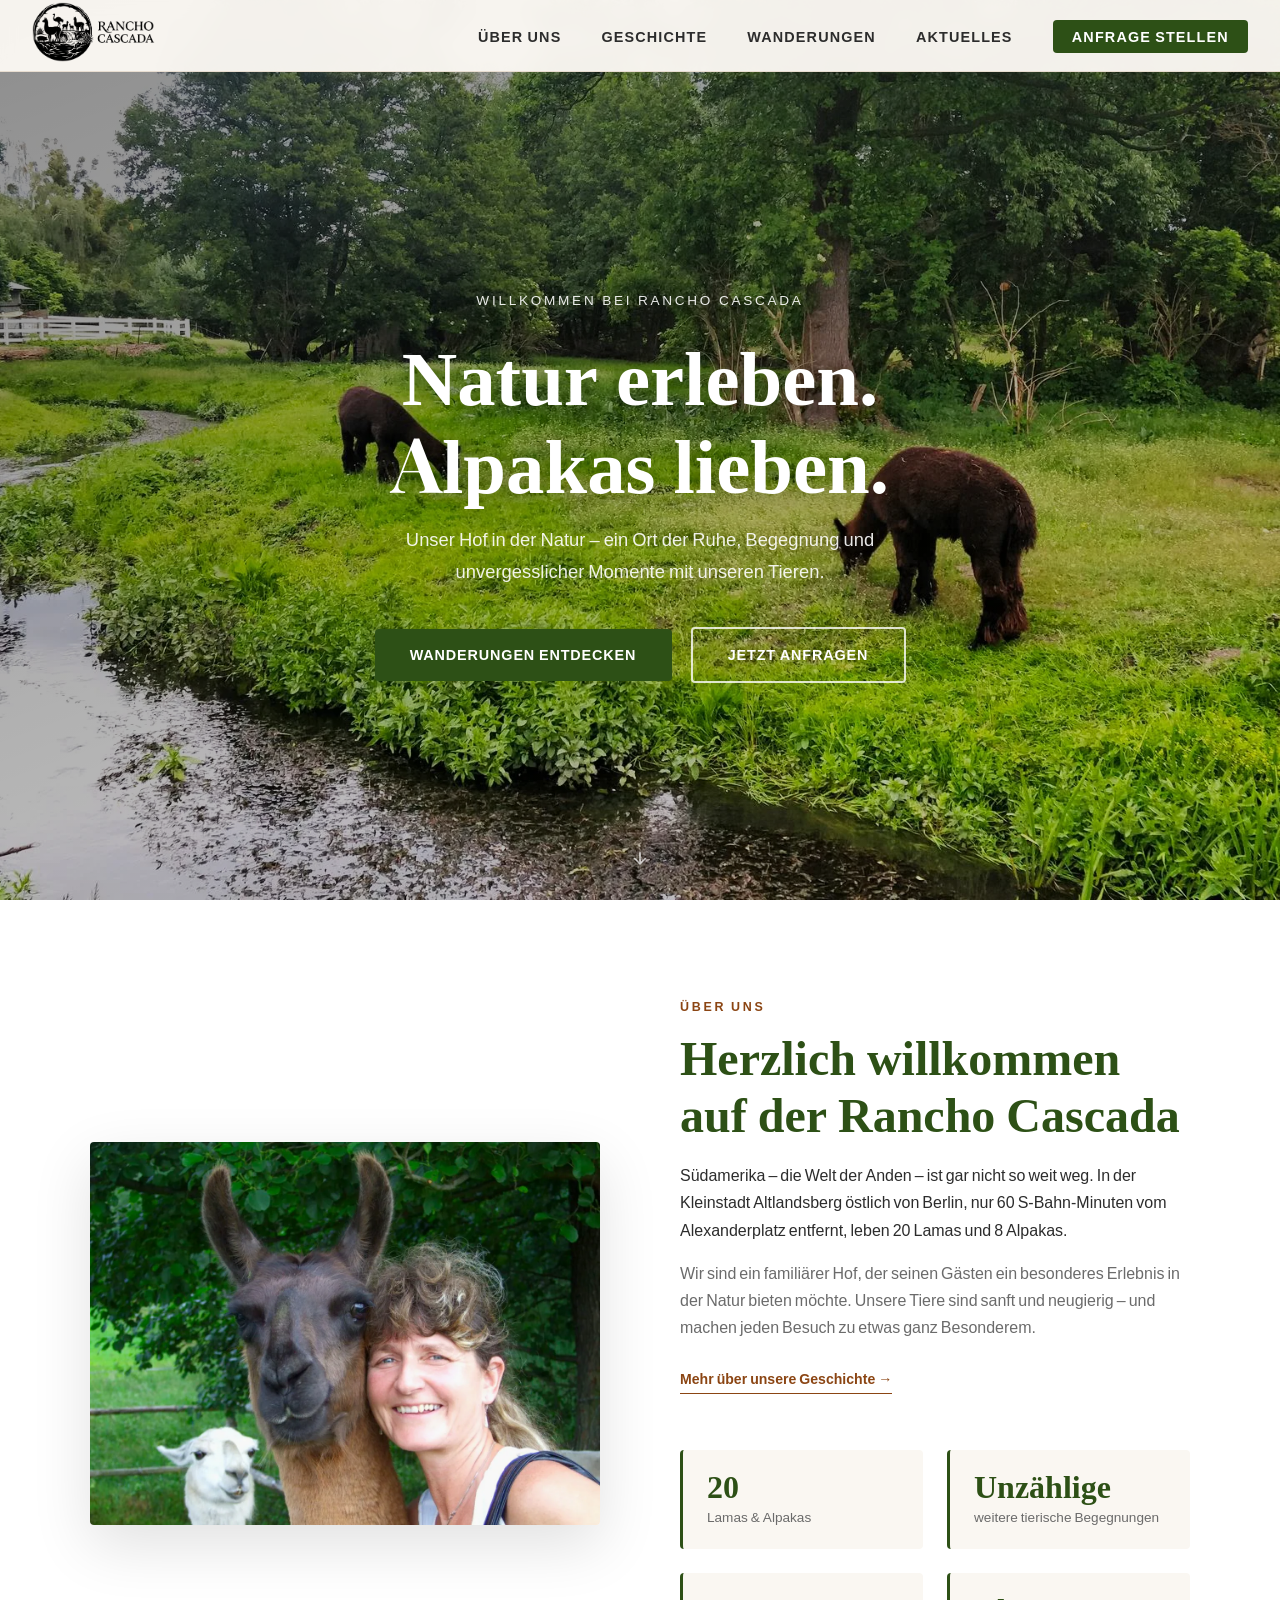
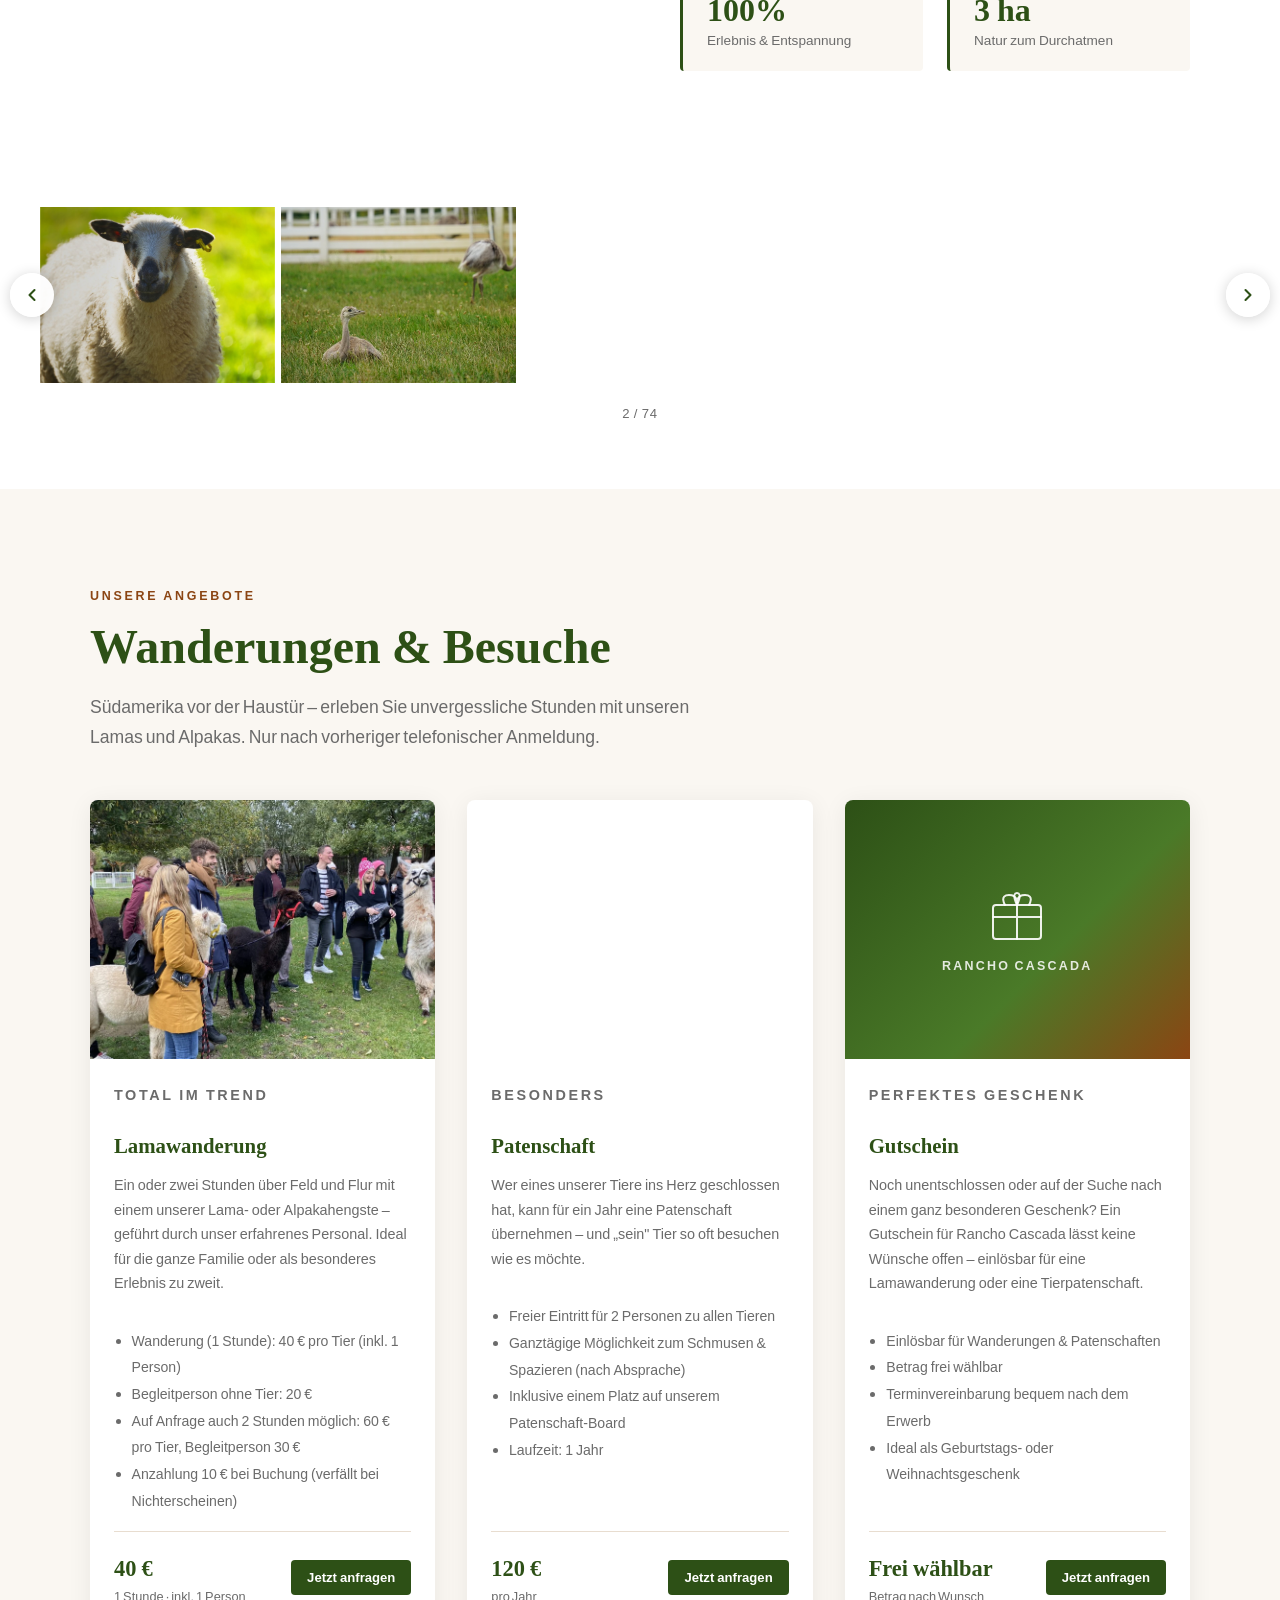
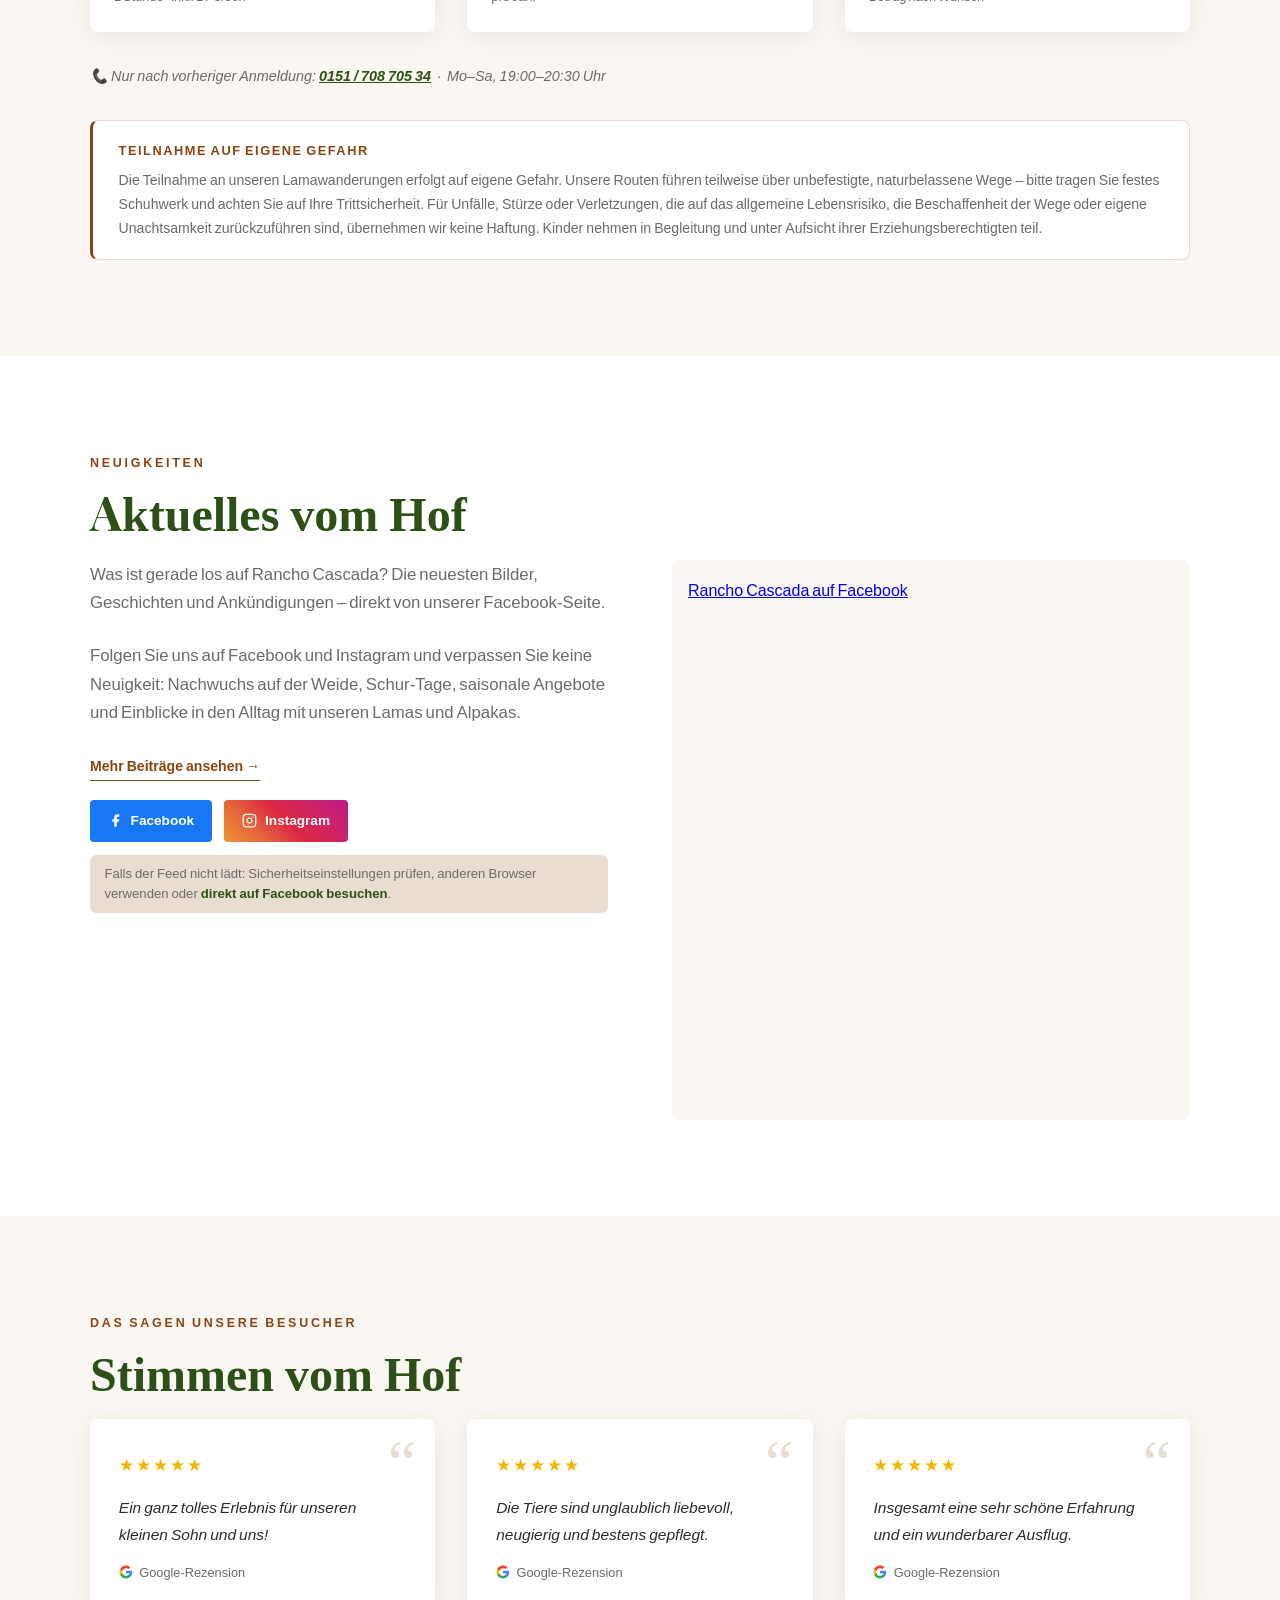
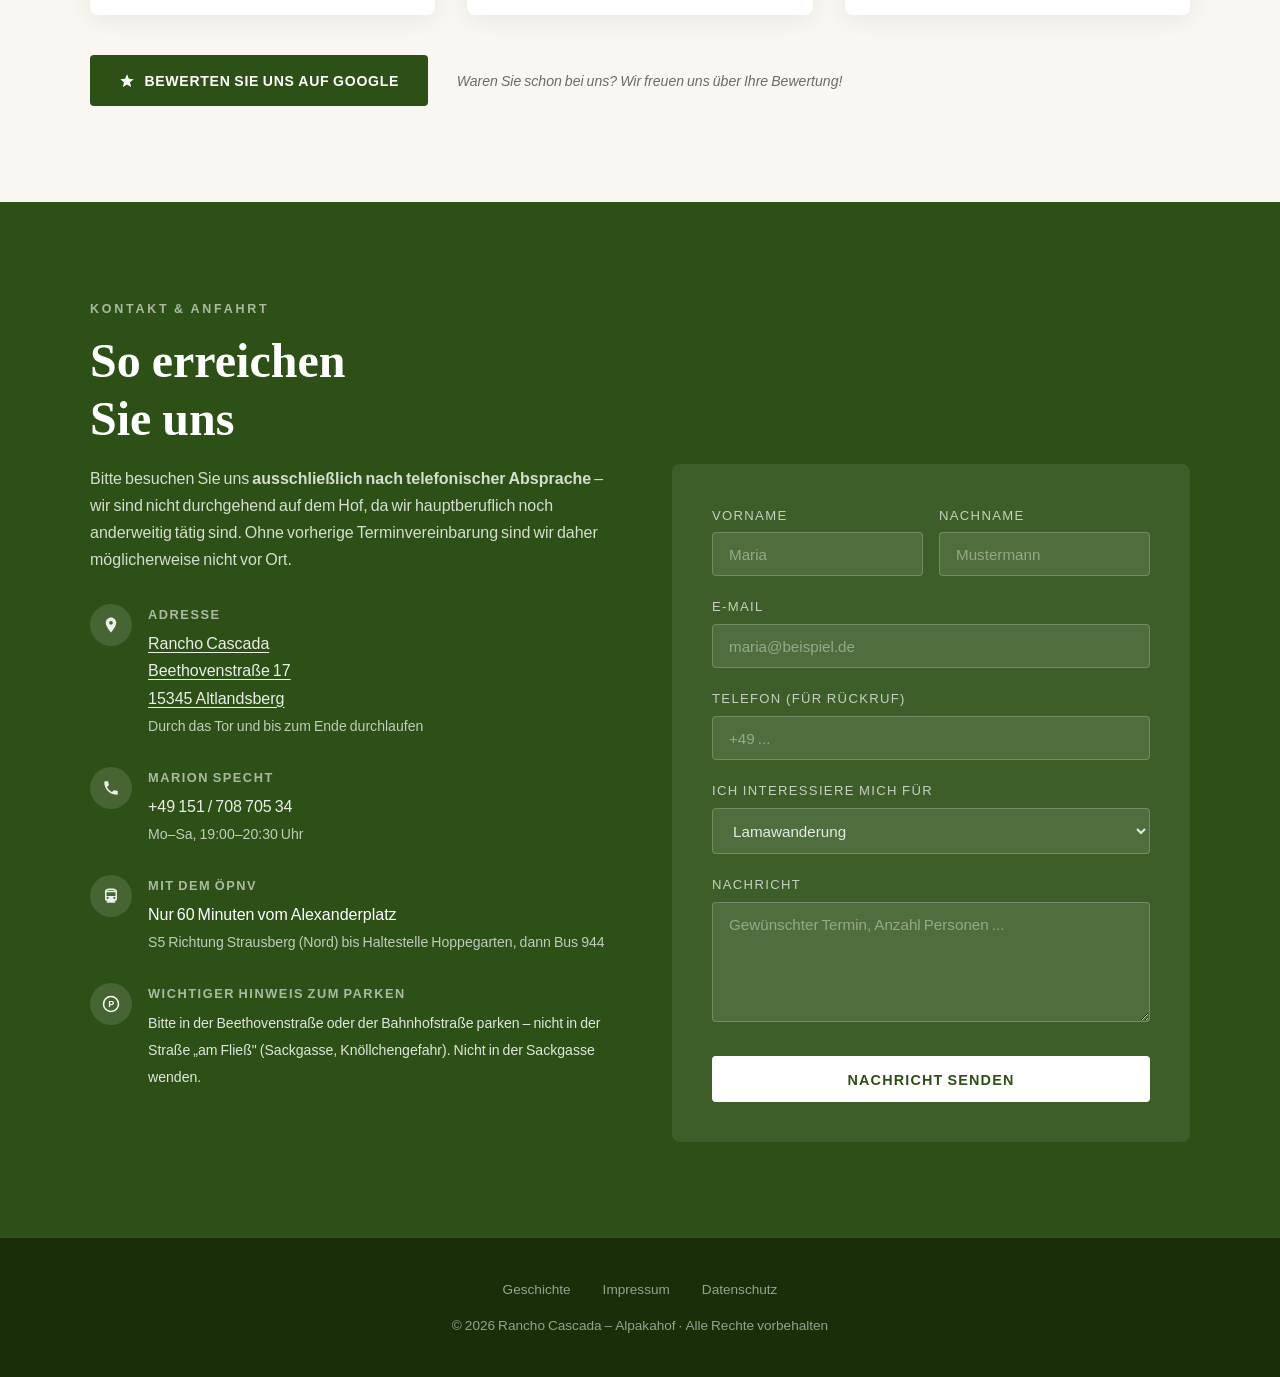
==== index.html @ 0e7fdaf6 "Update Wanderung Wording" ====
<!DOCTYPE html>
<html lang="de">
<head>
  <meta charset="UTF-8">
  <meta name="viewport" content="width=device-width, initial-scale=1.0">
  <title>Rancho Cascada – Alpakahof & Lamahof bei Berlin | Altlandsberg</title>
  <meta name="description" content="Alpaka- und Lamahof Rancho Cascada in Altlandsberg bei Berlin. Lamawanderungen, Tierpatenschaften & Gutscheine. Jetzt Anfrage stellen!">
  <meta name="robots" content="index, follow">
  <link rel="canonical" href="https://alpakahof-neuenhagen.com/">

  <!-- Open Graph (Social Media) -->
  <meta property="og:type" content="website">
  <meta property="og:url" content="https://alpakahof-neuenhagen.com/">
  <meta property="og:title" content="Rancho Cascada – Alpaka- & Lamahof bei Berlin">
  <meta property="og:description" content="Lamawanderungen, Tierpatenschaften & Gutscheine auf dem Alpakahof Rancho Cascada in Altlandsberg bei Berlin.">
  <meta property="og:image" content="https://alpakahof-neuenhagen.com/images/hero.jpg">
  <meta property="og:locale" content="de_DE">
  <meta property="og:site_name" content="Rancho Cascada">

  <!-- Preconnect für externe Dienste -->
  <link rel="preconnect" href="https://connect.facebook.net" crossorigin>
  <link rel="preconnect" href="https://www.facebook.com" crossorigin>

  <!-- Kritische Schriften vorladen -->
  <link rel="preload" href="fonts/lato-400.woff2" as="font" type="font/woff2" crossorigin>
  <link rel="preload" href="fonts/playfair-display-700.woff2" as="font" type="font/woff2" crossorigin>

  <!-- Hero-Bild vorladen (Largest Contentful Paint) -->
  <link rel="preload" href="images/hero.jpg" as="image" fetchpriority="high">

  <link rel="icon" href="favicon.ico" sizes="48x48">
  <link rel="icon" href="images/favicon-32.png" type="image/png" sizes="32x32">
  <link rel="icon" href="images/favicon-192.png" type="image/png" sizes="192x192">
  <link rel="apple-touch-icon" href="images/apple-touch-icon.png">
  <link rel="stylesheet" href="fonts/fonts.css">
  <!-- Facebook SDK -->
  <script async defer crossorigin="anonymous" src="https://connect.facebook.net/de_DE/sdk.js#xfbml=1&version=v19.0"></script>
  <style>
    :root {
      --green: #2D5016;
      --green-light: #4a7a28;
      --brown: #8B4513;
      --cream: #FAF7F2;
      --beige: #E8DDD0;
      --text: #2C2C2C;
      --text-light: #6B6B6B;
      --white: #ffffff;
    }
    * { margin: 0; padding: 0; box-sizing: border-box; }
    html { scroll-behavior: smooth; }
    body { font-family: 'Lato', sans-serif; color: var(--text); background: var(--cream); font-size: 16px; line-height: 1.7; }

    /* NAV */
    nav { position: fixed; top: 0; left: 0; right: 0; z-index: 1000; background: rgba(250,247,242,0.97); backdrop-filter: blur(8px); border-bottom: 1px solid var(--beige); padding: 0 2rem; height: 72px; display: flex; align-items: center; justify-content: space-between; transition: box-shadow 0.3s; }
    nav.scrolled { box-shadow: 0 2px 20px rgba(0,0,0,0.08); }
    .nav-logo img { height: 60px; width: auto; }
    .nav-links { display: flex; gap: 2.5rem; list-style: none; }
    .nav-links a { text-decoration: none; color: var(--text); font-size: 0.9rem; font-weight: 700; letter-spacing: 0.08em; text-transform: uppercase; padding-bottom: 3px; border-bottom: 2px solid transparent; transition: color 0.2s, border-color 0.2s; }
    .nav-links a:hover { color: var(--green); border-bottom-color: var(--green); }
    .nav-cta { background: var(--green) !important; color: var(--white) !important; padding: 0.5rem 1.2rem !important; border-radius: 4px; border-bottom: none !important; }
    .nav-cta:hover { background: var(--green-light) !important; }
    .hamburger { display: none; flex-direction: column; gap: 5px; cursor: pointer; background: none; border: none; padding: 4px; }
    .hamburger span { display: block; width: 24px; height: 2px; background: var(--text); }

    /* HERO */
    .hero { height: 100vh; min-height: 600px; position: relative; display: flex; align-items: center; justify-content: center; text-align: center; color: var(--white); padding: 72px 2rem 0; overflow: hidden; }
    .hero-bg { position: absolute; inset: 0; z-index: 0; }
    .hero-bg img { width: 100%; height: 100%; object-fit: cover; }
    .hero-overlay { position: absolute; inset: 0; background: linear-gradient(160deg, rgba(0,0,0,0.45) 0%, rgba(0,0,0,0.18) 100%); z-index: 1; }
    .hero-content { position: relative; z-index: 2; max-width: 760px; }
    .hero-tagline { font-size: 0.85rem; letter-spacing: 0.2em; text-transform: uppercase; margin-bottom: 1rem; opacity: 0.9; }
    .hero h1 { font-family: 'Playfair Display', serif; font-size: clamp(2.8rem, 6vw, 5rem); font-weight: 700; line-height: 1.15; margin-bottom: 1.2rem; text-shadow: 0 2px 20px rgba(0,0,0,0.3); }
    .hero-sub { font-size: 1.15rem; font-weight: 300; opacity: 0.9; margin-bottom: 2.5rem; max-width: 520px; margin-left: auto; margin-right: auto; }
    .btn { display: inline-block; padding: 0.85rem 2.2rem; border-radius: 4px; font-size: 0.9rem; font-weight: 700; letter-spacing: 0.06em; text-transform: uppercase; text-decoration: none; transition: all 0.2s; }
    .btn-primary { background: var(--green); color: var(--white); margin-right: 1rem; }
    .btn-primary:hover { background: var(--green-light); transform: translateY(-1px); }
    .btn-outline { border: 2px solid rgba(255,255,255,0.8); color: var(--white); }
    .btn-outline:hover { background: rgba(255,255,255,0.15); }
    .hero-scroll { position: absolute; bottom: 2rem; left: 50%; transform: translateX(-50%); z-index: 2; display: flex; flex-direction: column; align-items: center; gap: 0.4rem; color: rgba(255,255,255,0.7); font-size: 0.75rem; letter-spacing: 0.12em; text-transform: uppercase; animation: bounce 2s infinite; }
    .hero-scroll svg { width: 20px; }
    @keyframes bounce { 0%, 100% { transform: translateX(-50%) translateY(0); } 50% { transform: translateX(-50%) translateY(6px); } }

    /* SECTIONS */
    section { padding: 6rem 2rem; }
    .container { max-width: 1100px; margin: 0 auto; }
    .section-label { font-size: 0.78rem; letter-spacing: 0.22em; text-transform: uppercase; color: var(--brown); font-weight: 700; margin-bottom: 0.6rem; }
    h2 { font-family: 'Playfair Display', serif; font-size: clamp(2rem, 4vw, 3rem); color: var(--green); line-height: 1.2; margin-bottom: 1.2rem; }
    .lead { font-size: 1.1rem; color: var(--text-light); max-width: 600px; margin-bottom: 3rem; }

    /* ÜBER UNS */
    #ueber { background: var(--white); }
    .about-grid { display: grid; grid-template-columns: 1fr 1fr; gap: 5rem; align-items: center; }
    .about-image { border-radius: 4px; overflow: hidden; aspect-ratio: 4/3; box-shadow: 0 20px 60px rgba(0,0,0,0.12); }
    .about-image img { width: 100%; height: 100%; object-fit: cover; transition: transform 0.6s ease; }
    .about-image:hover img { transform: scale(1.04); }
    .about-stats { display: grid; grid-template-columns: 1fr 1fr; gap: 1.5rem; margin-top: 3.5rem; }
    .stat { background: var(--cream); border-radius: 4px; padding: 1.2rem 1.5rem; border-left: 3px solid var(--green); }
    .stat-number { font-family: 'Playfair Display', serif; font-size: 2rem; color: var(--green); font-weight: 700; line-height: 1; }
    .stat-label { font-size: 0.85rem; color: var(--text-light); margin-top: 0.3rem; }

    /* IMAGE SLIDER */
    .slider-section { padding: 2.5rem 0 4rem; background: var(--white); }
    .slider-outer { position: relative; padding: 0 2.5rem; }
    .slider-viewport { overflow: hidden; cursor: grab; }
    .slider-viewport:active { cursor: grabbing; }
    .slider-track { display: flex; gap: 6px; transition: transform 0.45s cubic-bezier(0.25, 0.46, 0.45, 0.94); will-change: transform; align-items: flex-start; }
    .slider-slide { flex: 0 0 calc(20% - 5px); overflow: hidden; aspect-ratio: 4/3; align-self: flex-start; position: relative; }
    .slider-slide img { position: absolute; inset: 0; width: 100%; height: 100%; object-fit: cover; display: block; pointer-events: none; }
    .slider-btn { position: absolute; top: 50%; transform: translateY(-50%); z-index: 20; width: 44px; height: 44px; border-radius: 50%; background: rgba(255,255,255,0.95); border: none; cursor: pointer; display: flex; align-items: center; justify-content: center; box-shadow: 0 2px 14px rgba(0,0,0,0.18); transition: background 0.2s, transform 0.2s; }
    .slider-btn:hover { background: var(--white); transform: translateY(-50%) scale(1.08); }
    .slider-btn svg { width: 20px; stroke: var(--green); fill: none; stroke-width: 2.5; stroke-linecap: round; stroke-linejoin: round; }
    .slider-btn.prev { left: 10px; }
    .slider-btn.next { right: 10px; }
    .slider-dots { display: flex; justify-content: center; gap: 7px; margin-top: 1.2rem; }
    .slider-dot { width: 8px; height: 8px; border-radius: 50%; background: var(--beige); border: none; cursor: pointer; padding: 0; transition: background 0.3s, transform 0.2s; }
    .slider-dot.active { background: var(--green); transform: scale(1.25); }
    .slider-counter { font-size: 0.82rem; color: var(--text-light); font-family: 'Lato', sans-serif; letter-spacing: 0.05em; }

    /* LIGHTBOX */
    .slider-slide { cursor: pointer; }
    .lightbox { position: fixed; inset: 0; z-index: 2000; background: rgba(0,0,0,0.92); display: none; align-items: center; justify-content: center; }
    .lightbox.open { display: flex; }
    .lightbox img { max-width: 92vw; max-height: 88vh; object-fit: contain; border-radius: 4px; box-shadow: 0 8px 60px rgba(0,0,0,0.5); }
    .lightbox-close { position: absolute; top: 1.2rem; right: 1.5rem; z-index: 2001; width: 44px; height: 44px; border-radius: 50%; background: rgba(255,255,255,0.12); border: none; cursor: pointer; display: flex; align-items: center; justify-content: center; transition: background 0.2s; }
    .lightbox-close:hover { background: rgba(255,255,255,0.25); }
    .lightbox-close svg { width: 22px; stroke: #fff; stroke-width: 2.5; stroke-linecap: round; fill: none; }
    .lightbox-nav { position: absolute; top: 50%; transform: translateY(-50%); z-index: 2001; width: 48px; height: 48px; border-radius: 50%; background: rgba(255,255,255,0.12); border: none; cursor: pointer; display: flex; align-items: center; justify-content: center; transition: background 0.2s; }
    .lightbox-nav:hover { background: rgba(255,255,255,0.25); }
    .lightbox-nav svg { width: 22px; stroke: #fff; stroke-width: 2.5; stroke-linecap: round; stroke-linejoin: round; fill: none; }
    .lightbox-nav.prev { left: 1.2rem; }
    .lightbox-nav.next { right: 1.2rem; }
    .lightbox-counter { position: absolute; bottom: 1.5rem; left: 50%; transform: translateX(-50%); color: rgba(255,255,255,0.7); font-size: 0.85rem; letter-spacing: 0.08em; }
    @media (max-width: 768px) {
      .lightbox-nav { width: 40px; height: 40px; }
      .lightbox-nav.prev { left: 0.5rem; }
      .lightbox-nav.next { right: 0.5rem; }
    }
    @media (max-width: 768px) {
      .slider-slide { flex: 0 0 calc((100% - 6px) / 2); }
      .slider-outer { padding: 0 2rem; }
    }

    /* GALLERY STRIP */

    /* WANDERUNGEN */
    #wanderungen { background: var(--cream); }
    .cards-grid { display: grid; grid-template-columns: repeat(3, 1fr); gap: 2rem; max-width: 1100px; }
    .card { background: var(--white); border-radius: 8px; overflow: hidden; box-shadow: 0 4px 24px rgba(0,0,0,0.07); transition: transform 0.3s, box-shadow 0.3s; display: flex; flex-direction: column; }
    .card:hover { transform: translateY(-6px); box-shadow: 0 12px 40px rgba(0,0,0,0.12); }
    .card-image { aspect-ratio: 4/3; overflow: hidden; }
    .card-image img { width: 100%; height: 100%; object-fit: cover; transition: transform 0.5s ease; }
    .card:hover .card-image img { transform: scale(1.06); }
    .gutschein-inner { display: flex; flex-direction: column; align-items: center; gap: 0.5rem; transition: transform 0.5s ease; }
    .card:hover .gutschein-inner { transform: scale(1.06); }
    .card-body { padding: 1.5rem; display: flex; flex-direction: column; flex: 1; }
    .card-tag { font-size: 0.72rem; letter-spacing: 0.18em; text-transform: uppercase; color: var(--brown); font-weight: 700; margin-bottom: 0.5rem; }
    .card-body h3 { font-family: 'Playfair Display', serif; font-size: 1.3rem; color: var(--green); margin-bottom: 0.7rem; }
    .card-body p { font-size: 0.9rem; color: var(--text-light); margin-bottom: 1.2rem; }
    .card-price { display: flex; align-items: center; justify-content: space-between; padding-top: 1rem; border-top: 1px solid var(--beige); margin-top: auto; }
    .price-amount { font-family: 'Playfair Display', serif; font-size: 1.4rem; color: var(--green); font-weight: 600; }
    .price-label { font-size: 0.8rem; color: var(--text-light); }
    .btn-card { font-size: 0.82rem; padding: 0.4rem 1rem; background: var(--green); color: var(--white); border-radius: 4px; text-decoration: none; font-weight: 700; transition: background 0.2s; }
    .btn-card:hover { background: var(--green-light); }

    /* AKTUELLES */
    #aktuelles { background: var(--white); }
    .fb-section { display: grid; grid-template-columns: 1fr 1fr; gap: 4rem; align-items: start; }
    .fb-text p { color: var(--text-light); margin-bottom: 1.5rem; font-size: 1.05rem; }
    .fb-widget-wrap { background: var(--cream); border-radius: 8px; padding: 1rem; overflow: hidden; min-height: 560px; }
    .fb-widget-wrap .fb-page { display: block !important; width: 100% !important; }
    .fb-widget-wrap .fb-page span, .fb-widget-wrap .fb-page span iframe { width: 100% !important; }
    .fb-more-link { display: inline-flex; align-items: center; gap: 0.5rem; padding: 0.75rem 1.6rem; background: #1877F2; color: var(--white); text-decoration: none; border-radius: 4px; font-size: 0.88rem; font-weight: 700; letter-spacing: 0.05em; transition: background 0.2s; }
    .fb-more-link:hover { background: #1558c0; }
    .fb-more-link svg { width: 18px; fill: white; }
    @media (max-width: 900px) {
      .fb-section { grid-template-columns: 1fr; gap: 2rem; }
      .fb-widget-wrap { min-height: 480px; }
    }

    /* BEWERTUNGEN */
    #bewertungen { background: var(--cream); }
    .reviews-grid { display: grid; grid-template-columns: repeat(3, 1fr); gap: 2rem; max-width: 1100px; }
    .review-card { background: var(--white); border-radius: 8px; padding: 2rem 1.8rem; box-shadow: 0 4px 24px rgba(0,0,0,0.07); display: flex; flex-direction: column; gap: 0.9rem; position: relative; }
    .review-card::before { content: '\201C'; font-family: 'Playfair Display', serif; font-size: 4rem; color: var(--beige); position: absolute; top: 0.4rem; right: 1.2rem; line-height: 1; }
    .review-stars { color: #F4B400; font-size: 1.05rem; letter-spacing: 2px; }
    .review-text { font-size: 0.97rem; color: var(--text); line-height: 1.7; font-style: italic; flex: 1; }
    .review-source { font-size: 0.8rem; color: var(--text-light); display: flex; align-items: center; gap: 0.4rem; }
    .review-source svg { width: 14px; height: 14px; }
    .reviews-cta { margin-top: 2.5rem; display: flex; align-items: center; gap: 1.8rem; flex-wrap: wrap; }
    .btn-google { display: inline-flex; align-items: center; gap: 0.6rem; padding: 0.85rem 1.8rem; border-radius: 4px; background: var(--green); color: var(--white); font-size: 0.88rem; font-weight: 700; letter-spacing: 0.05em; text-transform: uppercase; text-decoration: none; transition: background 0.2s, transform 0.2s; }
    .btn-google:hover { background: var(--green-light); transform: translateY(-1px); }
    .btn-google svg { width: 16px; height: 16px; fill: var(--white); }
    .reviews-cta-note { font-size: 0.88rem; color: var(--text-light); font-style: italic; }
    @media (max-width: 768px) { .reviews-grid { grid-template-columns: 1fr; } }

    /* KONTAKT */
    #kontakt { background: var(--green); color: var(--white); }
    #kontakt h2 { color: var(--white); }
    #kontakt .section-label { color: rgba(255,255,255,0.6); }
    .kontakt-grid { display: grid; grid-template-columns: 1fr 1fr; gap: 4rem; align-items: start; }
    .kontakt-info { display: flex; flex-direction: column; gap: 1.8rem; margin-top: 1.5rem; }
    .kontakt-item { display: flex; gap: 1rem; align-items: flex-start; }
    .kontakt-icon { width: 42px; height: 42px; background: rgba(255,255,255,0.12); border-radius: 50%; display: flex; align-items: center; justify-content: center; flex-shrink: 0; }
    .kontakt-icon svg { width: 18px; fill: rgba(255,255,255,0.9); }
    .kontakt-item-text strong { display: block; font-size: 0.8rem; letter-spacing: 0.12em; text-transform: uppercase; opacity: 0.6; margin-bottom: 0.2rem; }
    .kontakt-item-text a { color: var(--white); text-decoration: none; opacity: 0.9; }
    .kontakt-item-text a:hover { opacity: 1; text-decoration: underline; }
    .kontakt-form { background: rgba(255,255,255,0.08); border-radius: 8px; padding: 2.5rem; }
    .form-group { margin-bottom: 1.2rem; }
    .form-group label { display: block; font-size: 0.82rem; letter-spacing: 0.1em; text-transform: uppercase; opacity: 0.7; margin-bottom: 0.4rem; }
    .form-group input, .form-group textarea, .form-group select { width: 100%; padding: 0.75rem 1rem; background: rgba(255,255,255,0.1); border: 1px solid rgba(255,255,255,0.2); border-radius: 4px; color: var(--white); font-family: 'Lato', sans-serif; font-size: 0.95rem; transition: border-color 0.2s, background 0.2s; }
    .form-group select { color: rgba(255,255,255,0.85); }
    .form-group select option { background: #2D5016; color: white; }
    .form-group input::placeholder, .form-group textarea::placeholder { color: rgba(255,255,255,0.4); }
    .form-group input:focus, .form-group textarea:focus, .form-group select:focus { outline: none; border-color: rgba(255,255,255,0.6); background: rgba(255,255,255,0.15); }
    .form-group textarea { height: 120px; resize: vertical; }
    .form-row { display: grid; grid-template-columns: 1fr 1fr; gap: 1rem; }
    .btn-submit { width: 100%; padding: 0.9rem; background: var(--white); color: var(--green); border: none; border-radius: 4px; font-family: 'Lato', sans-serif; font-size: 0.9rem; font-weight: 700; letter-spacing: 0.08em; text-transform: uppercase; cursor: pointer; margin-top: 0.5rem; transition: transform 0.2s, box-shadow 0.2s; }
    .btn-submit:hover { transform: translateY(-1px); box-shadow: 0 4px 16px rgba(0,0,0,0.25); }

    /* FOOTER */
    footer { background: #1a2e0a; color: rgba(255,255,255,0.55); text-align: center; padding: 2.5rem 2rem; font-size: 0.85rem; }
    footer a { color: rgba(255,255,255,0.55); text-decoration: none; }
    footer a:hover { color: #ffffff; }
    .footer-links { margin-bottom: 0.8rem; display: flex; gap: 2rem; justify-content: center; }

    @media (max-width: 960px) {
      .cards-grid { grid-template-columns: repeat(2, 1fr); }
    }

    /* MOBILE */
    @media (max-width: 768px) {
      nav { padding: 0 1.2rem; }
      .nav-links { display: none; position: absolute; top: 72px; left: 0; right: 0; background: var(--cream); flex-direction: column; gap: 0; border-bottom: 1px solid var(--beige); }
      .nav-links.open { display: flex; }
      .nav-links li { border-top: 1px solid var(--beige); }
      .nav-links a { display: block; padding: 1rem 1.5rem; border-bottom: none !important; }
      .hamburger { display: flex; }
      section { padding: 4rem 1.2rem; }
      .about-grid { grid-template-columns: 1fr; gap: 2.5rem; }
      .cards-grid { grid-template-columns: 1fr; max-width: 100%; }
      .news-grid { grid-template-columns: 1fr; }
      .kontakt-grid { grid-template-columns: 1fr; gap: 2.5rem; }
      .form-row { grid-template-columns: 1fr; }
      .about-stats { grid-template-columns: 1fr 1fr; }
    }
  </style>

  <!-- Schema.org – Strukturierte Daten (LocalBusiness) -->
  <script type="application/ld+json">
  {
    "@context": "https://schema.org",
    "@type": "LocalBusiness",
    "@id": "https://alpakahof-neuenhagen.com/#business",
    "name": "Alpaka- und Lamahof Rancho Cascada",
    "description": "Alpaka- und Lamahof in Altlandsberg bei Berlin. Geführte Lamawanderungen, Tierpatenschaften und Gutscheine für unvergessliche Naturerlebnisse.",
    "url": "https://alpakahof-neuenhagen.com/",
    "telephone": "+4915170870534",
    "email": "Lamamamamarion@gmx.de",
    "image": "https://alpakahof-neuenhagen.com/images/hero.jpg",
    "address": {
      "@type": "PostalAddress",
      "streetAddress": "Beethovenstraße 17",
      "addressLocality": "Altlandsberg",
      "postalCode": "15345",
      "addressCountry": "DE"
    },
    "geo": {
      "@type": "GeoCoordinates",
      "latitude": 52.5589,
      "longitude": 13.7336
    },
    "hasMap": "https://maps.app.goo.gl/vrsDz7S4ePqLgFfF9",
    "sameAs": [
      "https://www.facebook.com/FarmvonMarion/",
      "https://www.instagram.com/ranchocascadaaltandsberg/",
      "https://maps.app.goo.gl/vrsDz7S4ePqLgFfF9"
    ],
    "hasOfferCatalog": {
      "@type": "OfferCatalog",
      "name": "Angebote",
      "itemListElement": [
        {
          "@type": "Offer",
          "itemOffered": {
            "@type": "Service",
            "name": "Lamawanderung",
            "description": "Geführte Wanderungen mit Lamas durch die Natur rund um Altlandsberg"
          }
        },
        {
          "@type": "Offer",
          "itemOffered": {
            "@type": "Service",
            "name": "Tierpatenschaft",
            "description": "Übernehmen Sie eine Patenschaft für ein Alpaka oder Lama auf unserem Hof"
          }
        },
        {
          "@type": "Offer",
          "itemOffered": {
            "@type": "Service",
            "name": "Gutschein",
            "description": "Gutscheine für Lamawanderungen und Patenschaften – das perfekte Geschenk"
          }
        }
      ]
    },
    "sameAs": [
      "https://www.facebook.com/ranchocascada"
    ]
  }
  </script>
</head>
<body>
<div id="fb-root"></div>

<!-- NAVIGATION -->
<nav id="navbar">
  <a href="#home" class="nav-logo">
    <img src="images/logo.png" alt="Rancho Cascada">
  </a>
  <ul class="nav-links" id="navLinks">
    <li><a href="#ueber">Über uns</a></li>
    <li><a href="geschichte.html">Geschichte</a></li>
    <li><a href="#wanderungen">Wanderungen</a></li>
    <li><a href="aktuelles.html">Aktuelles</a></li>
    <li><a href="#kontakt" class="nav-cta">Anfrage stellen</a></li>
  </ul>
  <button class="hamburger" id="hamburger" aria-label="Menü öffnen">
    <span></span><span></span><span></span>
  </button>
</nav>

<!-- HERO -->
<section class="hero" id="home">
  <div class="hero-bg">
    <picture>
      <source srcset="images/hero.webp" type="image/webp">
      <img src="images/hero.jpg" alt="Rancho Cascada – Alpakahof" fetchpriority="high" decoding="sync">
    </picture>
  </div>
  <div class="hero-overlay"></div>
  <div class="hero-content">
    <p class="hero-tagline">Willkommen bei Rancho Cascada</p>
    <h1>Natur erleben.<br>Alpakas lieben.</h1>
    <p class="hero-sub">Unser Hof in der Natur – ein Ort der Ruhe, Begegnung und unvergesslicher Momente mit unseren Tieren.</p>
    <div>
      <a href="#wanderungen" class="btn btn-primary">Wanderungen entdecken</a>
      <a href="#kontakt" class="btn btn-outline">Jetzt anfragen</a>
    </div>
  </div>
  <div class="hero-scroll">
    <svg viewBox="0 0 24 24" fill="none" stroke="currentColor" stroke-width="2"><path d="M12 5v14M5 12l7 7 7-7"/></svg>
  </div>
</section>

<!-- ÜBER UNS -->
<section id="ueber">
  <div class="container">
    <div class="about-grid">
      <div class="about-image">
        <picture>
          <source srcset="images/about.webp" type="image/webp">
          <img src="images/about.jpg" alt="Unser Hof" decoding="async">
        </picture>
      </div>
      <div>
        <p class="section-label">Über uns</p>
        <h2>Herzlich willkommen auf der Rancho Cascada</h2>
        <p style="margin-bottom:1rem;">Südamerika – die Welt der Anden – ist gar nicht so weit weg. In der Kleinstadt Altlandsberg östlich von Berlin, nur 60 S-Bahn-Minuten vom Alexanderplatz entfernt, leben 20 Lamas und 8 Alpakas.</p>
        <p style="color:var(--text-light);margin-bottom:1.5rem;">Wir sind ein familiärer Hof, der seinen Gästen ein besonderes Erlebnis in der Natur bieten möchte. Unsere Tiere sind sanft und neugierig – und machen jeden Besuch zu etwas ganz Besonderem.</p>
        <a href="geschichte.html" style="display:inline-flex;align-items:center;gap:0.4rem;font-size:0.88rem;font-weight:700;color:var(--brown);text-decoration:none;border-bottom:1px solid var(--brown);padding-bottom:2px;">Mehr über unsere Geschichte &rarr;</a>
        <div class="about-stats">
          <div class="stat">
            <div class="stat-number">20</div>
            <div class="stat-label">Lamas & Alpakas</div>
          </div>
          <div class="stat">
            <div class="stat-number">Unzählige</div>
            <div class="stat-label">weitere tierische Begegnungen</div>
          </div>
          <div class="stat">
            <div class="stat-number">100%</div>
            <div class="stat-label">Erlebnis & Entspannung</div>
          </div>
          <div class="stat">
            <div class="stat-number">3 ha</div>
            <div class="stat-label">Natur zum Durchatmen</div>
          </div>
        </div>
      </div>
    </div>
  </div>
</section>

<!-- BILD-SLIDER -->
<div class="slider-section">
  <div class="slider-outer">
    <button class="slider-btn prev" id="sliderPrev" aria-label="Vorheriges Bild">
      <svg viewBox="0 0 24 24"><polyline points="15 18 9 12 15 6"/></svg>
    </button>
    <div class="slider-viewport" id="sliderViewport">
      <div class="slider-track" id="sliderTrack">
        <div class="slider-slide"><img src="images/gallery/DSC01376.JPG" alt="Rancho Cascada" decoding="async"></div>
        <div class="slider-slide"><img src="images/gallery/DSC02247_edit.jpg" alt="Rancho Cascada" decoding="async"></div>
        <div class="slider-slide"><img src="images/gallery/DSC00299.JPG" alt="Rancho Cascada" decoding="async"></div>
        <div class="slider-slide"><img src="images/gallery/DSC00285.JPG" alt="Rancho Cascada" decoding="async"></div>
        <div class="slider-slide"><img src="images/gallery/wandern_2.jpg" alt="Rancho Cascada" decoding="async"></div>
        <div class="slider-slide"><img src="images/gallery/IMG_8937.JPG" alt="Rancho Cascada" decoding="async"></div>
        <div class="slider-slide"><img src="images/gallery/slide-2.jpg" alt="Rancho Cascada" loading="lazy" decoding="async"></div>
        <div class="slider-slide"><img src="images/gallery/IMG_9445.JPG" alt="Rancho Cascada" loading="lazy" decoding="async"></div>
        <div class="slider-slide"><img src="images/gallery/IMG_2736.JPG" alt="Rancho Cascada" loading="lazy" decoding="async"></div>
        <div class="slider-slide"><img src="images/gallery/IMG_0235.JPG" alt="Rancho Cascada" loading="lazy" decoding="async"></div>
        <div class="slider-slide"><img src="images/gallery/DSC01349.JPG" alt="Rancho Cascada" loading="lazy" decoding="async"></div>
        <div class="slider-slide"><img src="images/gallery/wandern.jpg" alt="Rancho Cascada" loading="lazy" decoding="async"></div>
        <div class="slider-slide"><img src="images/gallery/IMG_8795.JPG" alt="Rancho Cascada" loading="lazy" decoding="async"></div>
        <div class="slider-slide"><img src="images/gallery/DSC02213_edit.jpg" alt="Rancho Cascada" loading="lazy" decoding="async"></div>
        <div class="slider-slide"><img src="images/gallery/IMG_7660.jpg" alt="Rancho Cascada" loading="lazy" decoding="async"></div>
        <div class="slider-slide"><img src="images/gallery/DSC02183_edit.jpg" alt="Rancho Cascada" loading="lazy" decoding="async"></div>
        <div class="slider-slide"><img src="images/gallery/IMG_6524.JPG" alt="Rancho Cascada" loading="lazy" decoding="async"></div>
        <div class="slider-slide"><img src="images/gallery/IMG_7500.JPG" alt="Rancho Cascada" loading="lazy" decoding="async"></div>
        <div class="slider-slide"><img src="images/gallery/IMG_9958.JPG" alt="Rancho Cascada" loading="lazy" decoding="async"></div>
        <div class="slider-slide"><img src="images/gallery/DSC01388.JPG" alt="Rancho Cascada" loading="lazy" decoding="async"></div>
        <div class="slider-slide"><img src="images/gallery/DSC01463.JPG" alt="Rancho Cascada" loading="lazy" decoding="async"></div>
        <div class="slider-slide"><img src="images/gallery/IMG_2516-1536x1152.jpg" alt="Rancho Cascada" loading="lazy" decoding="async"></div>
        <div class="slider-slide"><img src="images/gallery/IMG_7486.jpg" alt="Rancho Cascada" loading="lazy" decoding="async"></div>
        <div class="slider-slide"><img src="images/gallery/DSC00272.JPG" alt="Rancho Cascada" loading="lazy" decoding="async"></div>
        <div class="slider-slide"><img src="images/gallery/IMG_8494.JPG" alt="Rancho Cascada" loading="lazy" decoding="async"></div>
        <div class="slider-slide"><img src="images/gallery/gallery-1.jpg" alt="Rancho Cascada" loading="lazy" decoding="async"></div>
        <div class="slider-slide"><img src="images/gallery/IMG_7317.jpg" alt="Rancho Cascada" loading="lazy" decoding="async"></div>
        <div class="slider-slide"><img src="images/gallery/DSC01481.JPG" alt="Rancho Cascada" loading="lazy" decoding="async"></div>
        <div class="slider-slide"><img src="images/gallery/IMG_8805.JPG" alt="Rancho Cascada" loading="lazy" decoding="async"></div>
        <div class="slider-slide"><img src="images/gallery/DSC01504.JPG" alt="Rancho Cascada" loading="lazy" decoding="async"></div>
        <div class="slider-slide"><img src="images/gallery/DSC01356.JPG" alt="Rancho Cascada" loading="lazy" decoding="async"></div>
        <div class="slider-slide"><img src="images/gallery/DSC02227_edit.jpg" alt="Rancho Cascada" loading="lazy" decoding="async"></div>
        <div class="slider-slide"><img src="images/gallery/DSC01468.JPG" alt="Rancho Cascada" loading="lazy" decoding="async"></div>
        <div class="slider-slide"><img src="images/gallery/IMG_6161.JPG" alt="Rancho Cascada" loading="lazy" decoding="async"></div>
        <div class="slider-slide"><img src="images/gallery/DSC01486.JPG" alt="Rancho Cascada" loading="lazy" decoding="async"></div>
        <div class="slider-slide"><img src="images/gallery/DSC00280.JPG" alt="Rancho Cascada" loading="lazy" decoding="async"></div>
        <div class="slider-slide"><img src="images/gallery/DSC00282.JPG" alt="Rancho Cascada" loading="lazy" decoding="async"></div>
        <div class="slider-slide"><img src="images/gallery/IMG_2732.JPG" alt="Rancho Cascada" loading="lazy" decoding="async"></div>
        <div class="slider-slide"><img src="images/gallery/IMG_9897.JPG" alt="Rancho Cascada" loading="lazy" decoding="async"></div>
        <div class="slider-slide"><img src="images/gallery/DSC00307_edit.jpg" alt="Rancho Cascada" loading="lazy" decoding="async"></div>
        <div class="slider-slide"><img src="images/gallery/IMG_5770-768x1365.jpg" alt="Rancho Cascada" loading="lazy" decoding="async"></div>
        <div class="slider-slide"><img src="images/gallery/DSC01464.JPG" alt="Rancho Cascada" loading="lazy" decoding="async"></div>
        <div class="slider-slide"><img src="images/gallery/DSC02152_edit.jpg" alt="Rancho Cascada" loading="lazy" decoding="async"></div>
        <div class="slider-slide"><img src="images/gallery/IMG_7517.JPG" alt="Rancho Cascada" loading="lazy" decoding="async"></div>
        <div class="slider-slide"><img src="images/gallery/DSC00315.JPG" alt="Rancho Cascada" loading="lazy" decoding="async"></div>
        <div class="slider-slide"><img src="images/gallery/010673d5-05d3-4dce-89ec-3b603faa316a.jpg" alt="Rancho Cascada" loading="lazy" decoding="async"></div>
        <div class="slider-slide"><img src="images/gallery/photo-2025.jpg" alt="Rancho Cascada" loading="lazy" decoding="async"></div>
        <div class="slider-slide"><img src="images/gallery/DSC02250_edit.jpg" alt="Rancho Cascada" loading="lazy" decoding="async"></div>
        <div class="slider-slide"><img src="images/gallery/slide-1.jpg" alt="Rancho Cascada" loading="lazy" decoding="async"></div>
        <div class="slider-slide"><img src="images/gallery/IMG_9521.JPG" alt="Rancho Cascada" loading="lazy" decoding="async"></div>
        <div class="slider-slide"><img src="images/gallery/DSC02150_edit2.jpg" alt="Rancho Cascada" loading="lazy" decoding="async"></div>
        <div class="slider-slide"><img src="images/gallery/DSC02237_edit.jpg" alt="Rancho Cascada" loading="lazy" decoding="async"></div>
        <div class="slider-slide"><img src="images/gallery/IMG_2929.JPG" alt="Rancho Cascada" loading="lazy" decoding="async"></div>
        <div class="slider-slide"><img src="images/gallery/IMG_2726.JPG" alt="Rancho Cascada" loading="lazy" decoding="async"></div>
        <div class="slider-slide"><img src="images/gallery/IMG_5374-1024x576.jpg" alt="Rancho Cascada" loading="lazy" decoding="async"></div>
        <div class="slider-slide"><img src="images/gallery/DSC00327.JPG" alt="Rancho Cascada" loading="lazy" decoding="async"></div>
        <div class="slider-slide"><img src="images/gallery/slide-3.jpg" alt="Rancho Cascada" loading="lazy" decoding="async"></div>
        <div class="slider-slide"><img src="images/gallery/DJI_20250822155807_0004_D.jpg" alt="Rancho Cascada" loading="lazy" decoding="async"></div>
        <div class="slider-slide"><img src="images/gallery/DSC02251_edit.jpg" alt="Rancho Cascada" loading="lazy" decoding="async"></div>
        <div class="slider-slide"><img src="images/gallery/DSC02218_edit.jpg" alt="Rancho Cascada" loading="lazy" decoding="async"></div>
        <div class="slider-slide"><img src="images/gallery/slide-5.jpg" alt="Rancho Cascada" loading="lazy" decoding="async"></div>
        <div class="slider-slide"><img src="images/gallery/gallery-6.jpg" alt="Rancho Cascada" loading="lazy" decoding="async"></div>
        <div class="slider-slide"><img src="images/gallery/gallery-5.jpg" alt="Rancho Cascada" loading="lazy" decoding="async"></div>
        <div class="slider-slide"><img src="images/gallery/slide-4.jpg" alt="Rancho Cascada" loading="lazy" decoding="async"></div>
        <div class="slider-slide"><img src="images/gallery/DSC00279.JPG" alt="Rancho Cascada" loading="lazy" decoding="async"></div>
        <div class="slider-slide"><img src="images/gallery/IMG_7579-1152x2048.jpg" alt="Rancho Cascada" loading="lazy" decoding="async"></div>
        <div class="slider-slide"><img src="images/gallery/DSC00318.JPG" alt="Rancho Cascada" loading="lazy" decoding="async"></div>
        <div class="slider-slide"><img src="images/gallery/DSC00353.jpg" alt="Rancho Cascada" loading="lazy" decoding="async"></div>
        <div class="slider-slide"><img src="images/gallery/DSC01373.JPG" alt="Rancho Cascada" loading="lazy" decoding="async"></div>
        <div class="slider-slide"><img src="images/gallery/DSC02178_edit.jpg" alt="Rancho Cascada" loading="lazy" decoding="async"></div>
        <div class="slider-slide"><img src="images/gallery/DSC02217_edit.jpg" alt="Rancho Cascada" loading="lazy" decoding="async"></div>
        <div class="slider-slide"><img src="images/gallery/DSC02241_edit.jpg" alt="Rancho Cascada" loading="lazy" decoding="async"></div>
        <div class="slider-slide"><img src="images/gallery/DSC00275.JPG" alt="Rancho Cascada" loading="lazy" decoding="async"></div>
        <div class="slider-slide"><img src="images/gallery/DSC00368.JPG" alt="Rancho Cascada" loading="lazy" decoding="async"></div>
      </div>
    </div>
    <button class="slider-btn next" id="sliderNext" aria-label="Nächstes Bild">
      <svg viewBox="0 0 24 24"><polyline points="9 18 15 12 9 6"/></svg>
    </button>
  </div>
  <div class="slider-dots" id="sliderDots"></div>
</div>

<!-- WANDERUNGEN -->
<section id="wanderungen">
  <div class="container">
    <p class="section-label">Unsere Angebote</p>
    <h2>Wanderungen &amp; Besuche</h2>
    <p class="lead">Südamerika vor der Haustür – erleben Sie unvergessliche Stunden mit unseren Lamas und Alpakas. Nur nach vorheriger telefonischer Anmeldung.</p>
    <div class="cards-grid">
      <div class="card">
        <div class="card-image"><picture><source srcset="images/wanderung.webp" type="image/webp"><img src="images/wanderung.jpg" alt="Lamawanderung" decoding="async"></picture></div>
        <div class="card-body">
          <p class="card-tag">Total im Trend</p>
          <h3>Lamawanderung</h3>
          <p>Ein oder zwei Stunden über Feld und Flur mit einem unserer Lama- oder Alpakahengste – geführt durch unser erfahrenes Personal. Ideal für die ganze Familie oder als besonderes Erlebnis zu zweit.</p>
          <ul style="font-size:0.88rem;color:var(--text-light);margin:0.8rem 0 1rem 1.1rem;line-height:1.9;">
            <li>Wanderung (1 Stunde): 40 € pro Tier (inkl. 1 Person)</li>
            <li>Begleitperson ohne Tier: 20 €</li>
            <li>Auf Anfrage auch 2 Stunden möglich: 60 € pro Tier, Begleitperson 30 €</li>
            <li>Anzahlung 10 € bei Buchung (verfällt bei Nichterscheinen)</li>
          </ul>
          <div class="card-price">
            <div><div class="price-amount">40 €</div><div class="price-label">1 Stunde &middot; inkl. 1 Person</div></div>
            <a href="#kontakt" class="btn-card">Jetzt anfragen</a>
          </div>
        </div>
      </div>
      <div class="card">
        <div class="card-image"><picture><source srcset="images/patenschaft.webp" type="image/webp"><img src="images/patenschaft.jpg" alt="Patenschaft" decoding="async"></picture></div>
        <div class="card-body">
          <p class="card-tag">Besonders</p>
          <h3>Patenschaft</h3>
          <p>Wer eines unserer Tiere ins Herz geschlossen hat, kann für ein Jahr eine Patenschaft übernehmen – und „sein" Tier so oft besuchen wie es möchte.</p>
          <ul style="font-size:0.88rem;color:var(--text-light);margin:0.8rem 0 1rem 1.1rem;line-height:1.9;">
            <li>Freier Eintritt für 2 Personen zu allen Tieren</li>
            <li>Ganztägige Möglichkeit zum Schmusen &amp; Spazieren (nach Absprache)</li>
            <li>Inklusive einem Platz auf unserem Patenschaft-Board</li>
            <li>Laufzeit: 1 Jahr</li>
          </ul>
          <div class="card-price">
            <div><div class="price-amount">120 €</div><div class="price-label">pro Jahr</div></div>
            <a href="#kontakt" class="btn-card">Jetzt anfragen</a>
          </div>
        </div>
      </div>
      <div class="card">
        <div class="card-image" style="background: linear-gradient(135deg, var(--green) 0%, #4a7a28 60%, var(--brown) 100%); display:flex; align-items:center; justify-content:center;">
          <div class="gutschein-inner">
            <svg viewBox="0 0 64 64" style="width:64px;fill:none;stroke:rgba(255,255,255,0.9);stroke-width:2;stroke-linecap:round;stroke-linejoin:round;">
              <rect x="8" y="22" width="48" height="34" rx="3"/>
              <path d="M8 34h48M32 22v34"/>
              <path d="M32 22c0 0-6-12 0-12s0 12 0 12M32 22c0 0 6-12 0-12"/>
              <path d="M20 22c0 0-6-10 4-10s8 10 8 10M44 22c0 0 6-10-4-10s-8 10-8 10"/>
            </svg>
            <span style="color:rgba(255,255,255,0.85);font-size:0.78rem;font-weight:700;letter-spacing:0.18em;text-transform:uppercase;">Rancho Cascada</span>
          </div>
        </div>
        <div class="card-body">
          <p class="card-tag">Perfektes Geschenk</p>
          <h3>Gutschein</h3>
          <p>Noch unentschlossen oder auf der Suche nach einem ganz besonderen Geschenk? Ein Gutschein für Rancho Cascada lässt keine Wünsche offen – einlösbar für eine Lamawanderung oder eine Tierpatenschaft.</p>
          <ul style="font-size:0.88rem;color:var(--text-light);margin:0.8rem 0 1rem 1.1rem;line-height:1.9;">
            <li>Einlösbar für Wanderungen &amp; Patenschaften</li>
            <li>Betrag frei wählbar</li>
            <li>Terminvereinbarung bequem nach dem Erwerb</li>
            <li>Ideal als Geburtstags- oder Weihnachtsgeschenk</li>
          </ul>
          <div class="card-price">
            <div><div class="price-amount">Frei wählbar</div><div class="price-label">Betrag nach Wunsch</div></div>
            <a href="#kontakt" class="btn-card">Jetzt anfragen</a>
          </div>
        </div>
      </div>
    </div>
    <p style="margin-top:2rem;font-size:0.9rem;color:var(--text-light);font-style:italic;">&#128222; Nur nach vorheriger Anmeldung: <a href="tel:+4915170870534" style="color:var(--green);font-weight:700;">0151 / 708 705 34</a> &nbsp;&middot;&nbsp; Mo–Sa, 19:00–20:30 Uhr</p>

    <div style="margin-top:2rem;background:var(--white);border:1px solid var(--beige);border-left:3px solid var(--brown);border-radius:8px;padding:1.2rem 1.6rem;">
      <p style="font-size:0.8rem;font-weight:700;letter-spacing:0.12em;text-transform:uppercase;color:var(--brown);margin-bottom:0.4rem;">Teilnahme auf eigene Gefahr</p>
      <p style="font-size:0.88rem;color:var(--text-light);line-height:1.7;margin:0;">Die Teilnahme an unseren Lamawanderungen erfolgt auf eigene Gefahr. Unsere Routen führen teilweise über unbefestigte, naturbelassene Wege – bitte tragen Sie festes Schuhwerk und achten Sie auf Ihre Trittsicherheit. Für Unfälle, Stürze oder Verletzungen, die auf das allgemeine Lebensrisiko, die Beschaffenheit der Wege oder eigene Unachtsamkeit zurückzuführen sind, übernehmen wir keine Haftung. Kinder nehmen in Begleitung und unter Aufsicht ihrer Erziehungsberechtigten teil.</p>
    </div>
  </div>
</section>

<!-- AKTUELLES -->
<section id="aktuelles">
  <div class="container">
    <p class="section-label">Neuigkeiten</p>
    <h2>Aktuelles vom Hof</h2>
    <div class="fb-section">
      <div class="fb-text">
        <p>Was ist gerade los auf Rancho Cascada? Die neuesten Bilder, Geschichten und Ankündigungen – direkt von unserer Facebook-Seite.</p>
        <p>Folgen Sie uns auf Facebook und Instagram und verpassen Sie keine Neuigkeit: Nachwuchs auf der Weide, Schur-Tage, saisonale Angebote und Einblicke in den Alltag mit unseren Lamas und Alpakas.</p>
        <a href="aktuelles.html" style="display:inline-flex;align-items:center;gap:0.4rem;font-size:0.88rem;font-weight:700;color:var(--brown);text-decoration:none;border-bottom:1px solid var(--brown);padding-bottom:2px;">Mehr Beiträge ansehen &rarr;</a>
        <div style="display:flex;gap:0.8rem;flex-wrap:wrap;margin-top:1.2rem;">
          <a href="https://www.facebook.com/FarmvonMarion/" target="_blank" rel="noopener" style="display:inline-flex;align-items:center;gap:0.5rem;padding:0.6rem 1.1rem;background:#1877F2;color:#fff;text-decoration:none;border-radius:4px;font-size:0.85rem;font-weight:700;">
            <svg width="15" viewBox="0 0 24 24" fill="white"><path d="M18 2h-3a5 5 0 00-5 5v3H7v4h3v8h4v-8h3l1-4h-4V7a1 1 0 011-1h3z"/></svg>
            Facebook
          </a>
          <a href="https://www.instagram.com/ranchocascadaaltandsberg/" target="_blank" rel="noopener" style="display:inline-flex;align-items:center;gap:0.5rem;padding:0.6rem 1.1rem;background:linear-gradient(45deg, #f09433, #e6683c, #dc2743, #cc2366, #bc1888);color:#fff;text-decoration:none;border-radius:4px;font-size:0.85rem;font-weight:700;">
            <svg width="15" viewBox="0 0 24 24" fill="none" stroke="white" stroke-width="2" stroke-linecap="round" stroke-linejoin="round"><rect x="2" y="2" width="20" height="20" rx="5" ry="5"/><path d="M16 11.37A4 4 0 1112.63 8 4 4 0 0116 11.37z"/><line x1="17.5" y1="6.5" x2="17.51" y2="6.5"/></svg>
            Instagram
          </a>
        </div>
        <p style="margin-top:0.8rem;font-size:0.82rem;color:var(--text-light);background:var(--beige);border-radius:6px;padding:0.6rem 0.9rem;line-height:1.5;">Falls der Feed nicht lädt: Sicherheitseinstellungen prüfen, anderen Browser verwenden oder <a href="https://www.facebook.com/FarmvonMarion/" target="_blank" rel="noopener" style="color:var(--green);font-weight:700;text-decoration:none;">direkt auf Facebook besuchen</a>.</p>
      </div>
      <div>
        <div class="fb-widget-wrap">
          <div class="fb-page"
            data-href="https://www.facebook.com/FarmvonMarion/"
            data-tabs="timeline"
            data-width="800"
            data-height="540"
            data-small-header="true"
            data-adapt-container-width="true"
            data-hide-cover="false"
            data-show-facepile="false">
            <blockquote cite="https://www.facebook.com/FarmvonMarion/" class="fb-xfbml-parse-ignore">
              <a href="https://www.facebook.com/FarmvonMarion/">Rancho Cascada auf Facebook</a>
            </blockquote>
          </div>
        </div>
      </div>
    </div>
  </div>
</section>

<!-- BEWERTUNGEN -->
<section id="bewertungen">
  <div class="container">
    <p class="section-label">Das sagen unsere Besucher</p>
    <h2>Stimmen vom Hof</h2>
    <div class="reviews-grid">
      <div class="review-card">
        <div class="review-stars" aria-label="5 von 5 Sternen">&#9733;&#9733;&#9733;&#9733;&#9733;</div>
        <p class="review-text">Ein ganz tolles Erlebnis für unseren kleinen Sohn und uns!</p>
        <div class="review-source"><svg viewBox="0 0 24 24"><path fill="#4285F4" d="M22.56 12.25c0-.78-.07-1.53-.2-2.25H12v4.26h5.92c-.26 1.37-1.04 2.53-2.21 3.31v2.77h3.57c2.08-1.92 3.28-4.74 3.28-8.09z"/><path fill="#34A853" d="M12 23c2.97 0 5.46-.98 7.28-2.66l-3.57-2.77c-.98.66-2.23 1.06-3.71 1.06-2.86 0-5.29-1.93-6.16-4.53H2.18v2.84C3.99 20.53 7.7 23 12 23z"/><path fill="#FBBC05" d="M5.84 14.1c-.22-.66-.35-1.36-.35-2.1s.13-1.44.35-2.1V7.06H2.18C1.43 8.55 1 10.22 1 12s.43 3.45 1.18 4.94l3.66-2.84z"/><path fill="#EA4335" d="M12 5.38c1.62 0 3.06.56 4.21 1.64l3.15-3.15C17.45 2.09 14.97 1 12 1 7.7 1 3.99 3.47 2.18 7.06l3.66 2.84c.87-2.6 3.3-4.52 6.16-4.52z"/></svg>Google-Rezension</div>
      </div>
      <div class="review-card">
        <div class="review-stars" aria-label="5 von 5 Sternen">&#9733;&#9733;&#9733;&#9733;&#9733;</div>
        <p class="review-text">Die Tiere sind unglaublich liebevoll, neugierig und bestens gepflegt.</p>
        <div class="review-source"><svg viewBox="0 0 24 24"><path fill="#4285F4" d="M22.56 12.25c0-.78-.07-1.53-.2-2.25H12v4.26h5.92c-.26 1.37-1.04 2.53-2.21 3.31v2.77h3.57c2.08-1.92 3.28-4.74 3.28-8.09z"/><path fill="#34A853" d="M12 23c2.97 0 5.46-.98 7.28-2.66l-3.57-2.77c-.98.66-2.23 1.06-3.71 1.06-2.86 0-5.29-1.93-6.16-4.53H2.18v2.84C3.99 20.53 7.7 23 12 23z"/><path fill="#FBBC05" d="M5.84 14.1c-.22-.66-.35-1.36-.35-2.1s.13-1.44.35-2.1V7.06H2.18C1.43 8.55 1 10.22 1 12s.43 3.45 1.18 4.94l3.66-2.84z"/><path fill="#EA4335" d="M12 5.38c1.62 0 3.06.56 4.21 1.64l3.15-3.15C17.45 2.09 14.97 1 12 1 7.7 1 3.99 3.47 2.18 7.06l3.66 2.84c.87-2.6 3.3-4.52 6.16-4.52z"/></svg>Google-Rezension</div>
      </div>
      <div class="review-card">
        <div class="review-stars" aria-label="5 von 5 Sternen">&#9733;&#9733;&#9733;&#9733;&#9733;</div>
        <p class="review-text">Insgesamt eine sehr schöne Erfahrung und ein wunderbarer Ausflug.</p>
        <div class="review-source"><svg viewBox="0 0 24 24"><path fill="#4285F4" d="M22.56 12.25c0-.78-.07-1.53-.2-2.25H12v4.26h5.92c-.26 1.37-1.04 2.53-2.21 3.31v2.77h3.57c2.08-1.92 3.28-4.74 3.28-8.09z"/><path fill="#34A853" d="M12 23c2.97 0 5.46-.98 7.28-2.66l-3.57-2.77c-.98.66-2.23 1.06-3.71 1.06-2.86 0-5.29-1.93-6.16-4.53H2.18v2.84C3.99 20.53 7.7 23 12 23z"/><path fill="#FBBC05" d="M5.84 14.1c-.22-.66-.35-1.36-.35-2.1s.13-1.44.35-2.1V7.06H2.18C1.43 8.55 1 10.22 1 12s.43 3.45 1.18 4.94l3.66-2.84z"/><path fill="#EA4335" d="M12 5.38c1.62 0 3.06.56 4.21 1.64l3.15-3.15C17.45 2.09 14.97 1 12 1 7.7 1 3.99 3.47 2.18 7.06l3.66 2.84c.87-2.6 3.3-4.52 6.16-4.52z"/></svg>Google-Rezension</div>
      </div>
    </div>
    <div class="reviews-cta">
      <a href="https://maps.app.goo.gl/vrsDz7S4ePqLgFfF9" target="_blank" rel="noopener" class="btn-google"><svg viewBox="0 0 24 24"><path d="M12 17.27L18.18 21l-1.64-7.03L22 9.24l-7.19-.61L12 2 9.19 8.63 2 9.24l5.46 4.73L5.82 21z"/></svg>Bewerten Sie uns auf Google</a>
      <span class="reviews-cta-note">Waren Sie schon bei uns? Wir freuen uns über Ihre Bewertung!</span>
    </div>
  </div>
</section>

<!-- KONTAKT -->
<section id="kontakt">
  <div class="container">
    <p class="section-label">Kontakt &amp; Anfahrt</p>
    <h2>So erreichen<br>Sie uns</h2>
    <div class="kontakt-grid">
      <div>
        <p style="opacity:0.8;margin-bottom:2rem;">Bitte besuchen Sie uns <strong>ausschließlich nach telefonischer Absprache</strong> – wir sind nicht durchgehend auf dem Hof, da wir hauptberuflich noch anderweitig tätig sind. Ohne vorherige Terminvereinbarung sind wir daher möglicherweise nicht vor Ort.</p>
        <div class="kontakt-info">
          <div class="kontakt-item">
            <div class="kontakt-icon"><svg viewBox="0 0 24 24"><path d="M12 2C8.13 2 5 5.13 5 9c0 5.25 7 13 7 13s7-7.75 7-13c0-3.87-3.13-7-7-7zm0 9.5c-1.38 0-2.5-1.12-2.5-2.5s1.12-2.5 2.5-2.5 2.5 1.12 2.5 2.5-1.12 2.5-2.5 2.5z"/></svg></div>
            <div class="kontakt-item-text"><strong>Adresse</strong><a href="https://maps.app.goo.gl/vrsDz7S4ePqLgFfF9" target="_blank" rel="noopener" style="color:inherit;text-decoration:underline;text-underline-offset:3px;">Rancho Cascada<br>Beethovenstraße 17<br>15345 Altlandsberg</a><br><span style="opacity:0.7;font-size:0.88rem;">Durch das Tor und bis zum Ende durchlaufen</span></div>
          </div>
          <div class="kontakt-item">
            <div class="kontakt-icon"><svg viewBox="0 0 24 24"><path d="M6.62 10.79c1.44 2.83 3.76 5.14 6.59 6.59l2.2-2.2c.27-.27.67-.36 1.02-.24 1.12.37 2.33.57 3.57.57.55 0 1 .45 1 1V20c0 .55-.45 1-1 1-9.39 0-17-7.61-17-17 0-.55.45-1 1-1h3.5c.55 0 1 .45 1 1 0 1.25.2 2.45.57 3.57.11.35.03.74-.25 1.02l-2.2 2.2z"/></svg></div>
            <div class="kontakt-item-text"><strong>Marion Specht</strong><a href="tel:+4915170870534">+49 151 / 708 705 34</a><br><span style="opacity:0.7;font-size:0.88rem;">Mo–Sa, 19:00–20:30 Uhr</span></div>
          </div>
          <div class="kontakt-item">
            <div class="kontakt-icon"><svg viewBox="0 0 24 24" fill="currentColor"><path d="M12 2C8 2 4 2.5 4 6v9.5C4 17.43 5.57 19 7.5 19L6 20.5V21h12v-.5L16.5 19c1.93 0 3.5-1.57 3.5-3.5V6c0-3.5-3.58-4-8-4zm0 2c3.07 0 5.5.46 5.94 1H6.06C6.5 4.46 8.93 4 12 4zM6 7h12v5H6V7zm1.5 9a1.5 1.5 0 110-3 1.5 1.5 0 010 3zm9 0a1.5 1.5 0 110-3 1.5 1.5 0 010 3z"/></svg></div>
            <div class="kontakt-item-text"><strong>Mit dem ÖPNV</strong>Nur 60 Minuten vom Alexanderplatz<br><span style="opacity:0.7;font-size:0.88rem;">S5 Richtung Strausberg (Nord) bis Haltestelle Hoppegarten, dann Bus 944</span></div>
          </div>
          <div class="kontakt-item">
            <div class="kontakt-icon"><svg viewBox="0 0 24 24" fill="none"><circle cx="12" cy="12" r="10" fill = "none" stroke="currentColor" stroke-width="2"/><text x="12.5" y="16" text-anchor="middle" font-size="12" font-weight="700" fill="currentColor" font-family="Arial, sans-serif">P</text></svg></div>
            <div class="kontakt-item-text"><strong>Wichtiger Hinweis zum Parken</strong><span style="opacity:0.85;font-size:0.88rem;">Bitte in der Beethovenstraße oder der Bahnhofstraße parken – nicht in der Straße „am Fließ" (Sackgasse, Knöllchengefahr). Nicht in der Sackgasse wenden.</span></div>
          </div>
        </div>
      </div>
      <div class="kontakt-form">
        <div id="formStatus" style="display:none;padding:1rem 1.2rem;border-radius:6px;margin-bottom:1.5rem;font-size:0.95rem;font-weight:700;"></div>
        <form action="mail.php" method="post">
          <div class="form-row">
            <div class="form-group"><label>Vorname</label><input type="text" name="vorname" placeholder="Maria" required></div>
            <div class="form-group"><label>Nachname</label><input type="text" name="nachname" placeholder="Mustermann" required></div>
          </div>
          <div class="form-group"><label>E-Mail</label><input type="email" name="email" placeholder="maria@beispiel.de" required></div>
          <div class="form-group"><label>Telefon (für Rückruf)</label><input type="tel" name="telefon" placeholder="+49 ..."></div>
          <div class="form-group">
            <label>Ich interessiere mich für</label>
            <select name="betreff">
              <option>Lamawanderung</option>
              <option>Patenschaft</option>
              <option>Gutschein</option>
              <option>Allgemeine Frage</option>
            </select>
          </div>
          <div class="form-group"><label>Nachricht</label><textarea name="nachricht" placeholder="Gewünschter Termin, Anzahl Personen ..."></textarea></div>
          <button type="submit" class="btn-submit">Nachricht senden</button>
        </form>
      </div>
    </div>
  </div>
</section>

<!-- FOOTER -->
<footer>
  <div class="footer-links">
    <a href="geschichte.html">Geschichte</a>
    <a href="impressum.html">Impressum</a>
    <a href="datenschutz.html">Datenschutz</a>
  </div>
  <p>&copy; 2026 Rancho Cascada – Alpakahof &middot; Alle Rechte vorbehalten</p>
</footer>

<script>
  // ── IMAGE SLIDER ──────────────────────────────────────────────
  (function() {
    var track     = document.getElementById('sliderTrack');
    var viewport  = document.getElementById('sliderViewport');
    var dotsWrap  = document.getElementById('sliderDots');
    if (!track) return;

    var slides      = track.querySelectorAll('.slider-slide');
    var total       = slides.length;
    var current     = 0;
    var autoTimer   = null;
    var perView     = window.innerWidth <= 768 ? 2 : 5;
    var maxIndex    = total - perView;

    // Build dots only for small galleries; for large ones show counter
    if (total <= 15) {
      for (var i = 0; i <= maxIndex; i++) {
        var d = document.createElement('button');
        d.className = 'slider-dot' + (i === 0 ? ' active' : '');
        d.setAttribute('aria-label', 'Bild ' + (i + 1));
        (function(idx) { d.addEventListener('click', function() { goTo(idx); }); })(i);
        dotsWrap.appendChild(d);
      }
    } else {
      var counter = document.createElement('span');
      counter.id = 'sliderCounter';
      counter.className = 'slider-counter';
      counter.textContent = '1 / ' + total;
      dotsWrap.appendChild(counter);
    }

    function getSlideWidth() {
      return slides[0].offsetWidth + 6; // width + gap(6px)
    }

    function goTo(idx) {
      current = Math.max(0, Math.min(idx, maxIndex));
      track.style.transform = 'translateX(-' + (current * getSlideWidth()) + 'px)';
      dotsWrap.querySelectorAll('.slider-dot').forEach(function(d, i) {
        d.classList.toggle('active', i === current);
      });
      var ctr = document.getElementById('sliderCounter');
      if (ctr) ctr.textContent = (current + 1) + ' / ' + total;
    }

    document.getElementById('sliderPrev').addEventListener('click', function() {
      goTo(current > 0 ? current - 1 : maxIndex);
      resetAuto();
    });
    document.getElementById('sliderNext').addEventListener('click', function() {
      goTo(current < maxIndex ? current + 1 : 0);
      resetAuto();
    });

    function startAuto() {
      autoTimer = setInterval(function() {
        goTo(current < maxIndex ? current + 1 : 0);
      }, 4000);
    }
    function resetAuto() { clearInterval(autoTimer); startAuto(); }

    // Pause on hover
    viewport.addEventListener('mouseenter', function() { clearInterval(autoTimer); });
    viewport.addEventListener('mouseleave', startAuto);

    // Touch / drag support
    var dragStartX = 0, isDragging = false;
    viewport.addEventListener('mousedown',  function(e) { isDragging = true; dragStartX = e.clientX; });
    viewport.addEventListener('mousemove',  function(e) { if (!isDragging) return; e.preventDefault(); });
    viewport.addEventListener('mouseup',    function(e) {
      if (!isDragging) return;
      isDragging = false;
      var delta = dragStartX - e.clientX;
      if (Math.abs(delta) < 8) { maybeOpenLightbox(e.target); return; }
      handleSwipe(delta);
    });
    viewport.addEventListener('mouseleave', function()  { isDragging = false; });
    viewport.addEventListener('touchstart', function(e) { dragStartX = e.touches[0].clientX; }, { passive: true });
    viewport.addEventListener('touchend',   function(e) {
      var delta = dragStartX - e.changedTouches[0].clientX;
      if (Math.abs(delta) < 8) { maybeOpenLightbox(e.target); return; }
      handleSwipe(delta);
    });

    function handleSwipe(delta) {
      if (Math.abs(delta) < 40) return;
      delta > 0 ? goTo(current < maxIndex ? current + 1 : 0) : goTo(current > 0 ? current - 1 : maxIndex);
      resetAuto();
    }

    // ── LIGHTBOX ─────────────────────────────────────────────────
    var lb = document.createElement('div');
    lb.className = 'lightbox';
    lb.innerHTML =
      '<button class="lightbox-close" aria-label="Schließen"><svg viewBox="0 0 24 24"><path d="M6 6l12 12M18 6L6 18"/></svg></button>' +
      '<button class="lightbox-nav prev" aria-label="Vorheriges Bild"><svg viewBox="0 0 24 24"><path d="M15 6l-6 6 6 6"/></svg></button>' +
      '<img alt="Rancho Cascada">' +
      '<button class="lightbox-nav next" aria-label="Nächstes Bild"><svg viewBox="0 0 24 24"><path d="M9 6l6 6-6 6"/></svg></button>' +
      '<span class="lightbox-counter"></span>';
    document.body.appendChild(lb);

    var lbImg     = lb.querySelector('img');
    var lbCounter = lb.querySelector('.lightbox-counter');
    var lbIndex   = 0;

    function lbShow(idx) {
      lbIndex = (idx + total) % total;
      lbImg.src = slides[lbIndex].querySelector('img').src;
      lbCounter.textContent = (lbIndex + 1) + ' / ' + total;
    }

    function maybeOpenLightbox(target) {
      var slide = target.closest ? target.closest('.slider-slide') : null;
      if (!slide) return;
      lbShow(Array.prototype.indexOf.call(slides, slide));
      lb.classList.add('open');
      document.body.style.overflow = 'hidden';
      clearInterval(autoTimer);
    }

    function lbClose() {
      lb.classList.remove('open');
      document.body.style.overflow = '';
      startAuto();
    }

    lb.querySelector('.lightbox-close').addEventListener('click', lbClose);
    lb.querySelector('.lightbox-nav.prev').addEventListener('click', function(e) { e.stopPropagation(); lbShow(lbIndex - 1); });
    lb.querySelector('.lightbox-nav.next').addEventListener('click', function(e) { e.stopPropagation(); lbShow(lbIndex + 1); });
    lb.addEventListener('click', function(e) { if (e.target === lb) lbClose(); });
    document.addEventListener('keydown', function(e) {
      if (!lb.classList.contains('open')) return;
      if (e.key === 'Escape')     lbClose();
      if (e.key === 'ArrowLeft')  lbShow(lbIndex - 1);
      if (e.key === 'ArrowRight') lbShow(lbIndex + 1);
    });

    // Recalc on resize
    window.addEventListener('resize', function() {
      perView  = window.innerWidth <= 768 ? 2 : 5;
      maxIndex = total - perView;
      if (current > maxIndex) current = maxIndex;
      goTo(current);
    });

    startAuto();
  })();
  // ─────────────────────────────────────────────────────────────

  // Kontaktformular Status-Meldung
  (function() {
    var params = new URLSearchParams(window.location.search);
    var status = params.get('status');
    var box = document.getElementById('formStatus');
    if (status === 'ok' && box) {
      box.textContent = '✓ Vielen Dank! Ihre Nachricht wurde erfolgreich gesendet. Wir melden uns bald.';
      box.style.display = 'block';
      box.style.background = 'rgba(255,255,255,0.15)';
      box.style.border = '1px solid rgba(255,255,255,0.4)';
      box.style.color = '#ffffff';
      // Zur Kontakt-Section scrollen
      document.getElementById('kontakt').scrollIntoView({ behavior: 'smooth', block: 'start' });
      // URL bereinigen
      history.replaceState(null, '', window.location.pathname + '#kontakt');
    } else if (status === 'fehler' && box) {
      box.textContent = '✗ Leider ist ein Fehler aufgetreten. Bitte versuchen Sie es erneut oder rufen Sie uns an.';
      box.style.display = 'block';
      box.style.background = 'rgba(180,30,30,0.3)';
      box.style.border = '1px solid rgba(255,100,100,0.5)';
      box.style.color = '#ffffff';
      document.getElementById('kontakt').scrollIntoView({ behavior: 'smooth', block: 'start' });
      history.replaceState(null, '', window.location.pathname + '#kontakt');
    }
  })();

  // Galerie-Bilder nach vollständigem Laden im Hintergrund vorausladen
  window.addEventListener('load', function() {
    var lazyImgs = document.querySelectorAll('.slider-slide img[loading="lazy"]');
    var i = 0;
    function loadNext() {
      if (i >= lazyImgs.length) return;
      var pre = new window.Image();
      pre.src = lazyImgs[i].src;
      i++;
      setTimeout(loadNext, 80); // je 80ms Pause – Haupt-Thread bleibt reaktionsfähig
    }
    setTimeout(loadNext, 1500); // 1,5s warten, bis Seite vollständig interaktiv ist
  });

  // Sticky nav shadow on scroll
  window.addEventListener('scroll', function() {
    document.getElementById('navbar').classList.toggle('scrolled', window.scrollY > 20);
  });
  // Mobile hamburger menu
  document.getElementById('hamburger').addEventListener('click', function() {
    document.getElementById('navLinks').classList.toggle('open');
  });
  document.querySelectorAll('.nav-links a').forEach(function(link) {
    link.addEventListener('click', function() {
      document.getElementById('navLinks').classList.remove('open');
    });
  });
</script>
</body>
</html>
---- fonts/fonts.css ----
/* Google Fonts – lokal gehostet */

@font-face {
  font-family: 'Playfair Display';
  font-style: normal;
  font-weight: 400;
  font-display: swap;
  src: url('playfair-display-400.woff2') format('woff2');
}

@font-face {
  font-family: 'Playfair Display';
  font-style: normal;
  font-weight: 700;
  font-display: swap;
  src: url('playfair-display-700.woff2') format('woff2');
}

@font-face {
  font-family: 'Lato';
  font-style: normal;
  font-weight: 300;
  font-display: swap;
  src: url('lato-300.woff2') format('woff2');
}

@font-face {
  font-family: 'Lato';
  font-style: normal;
  font-weight: 400;
  font-display: swap;
  src: url('lato-400.woff2') format('woff2');
}

@font-face {
  font-family: 'Lato';
  font-style: normal;
  font-weight: 700;
  font-display: swap;
  src: url('lato-700.woff2') format('woff2');
}
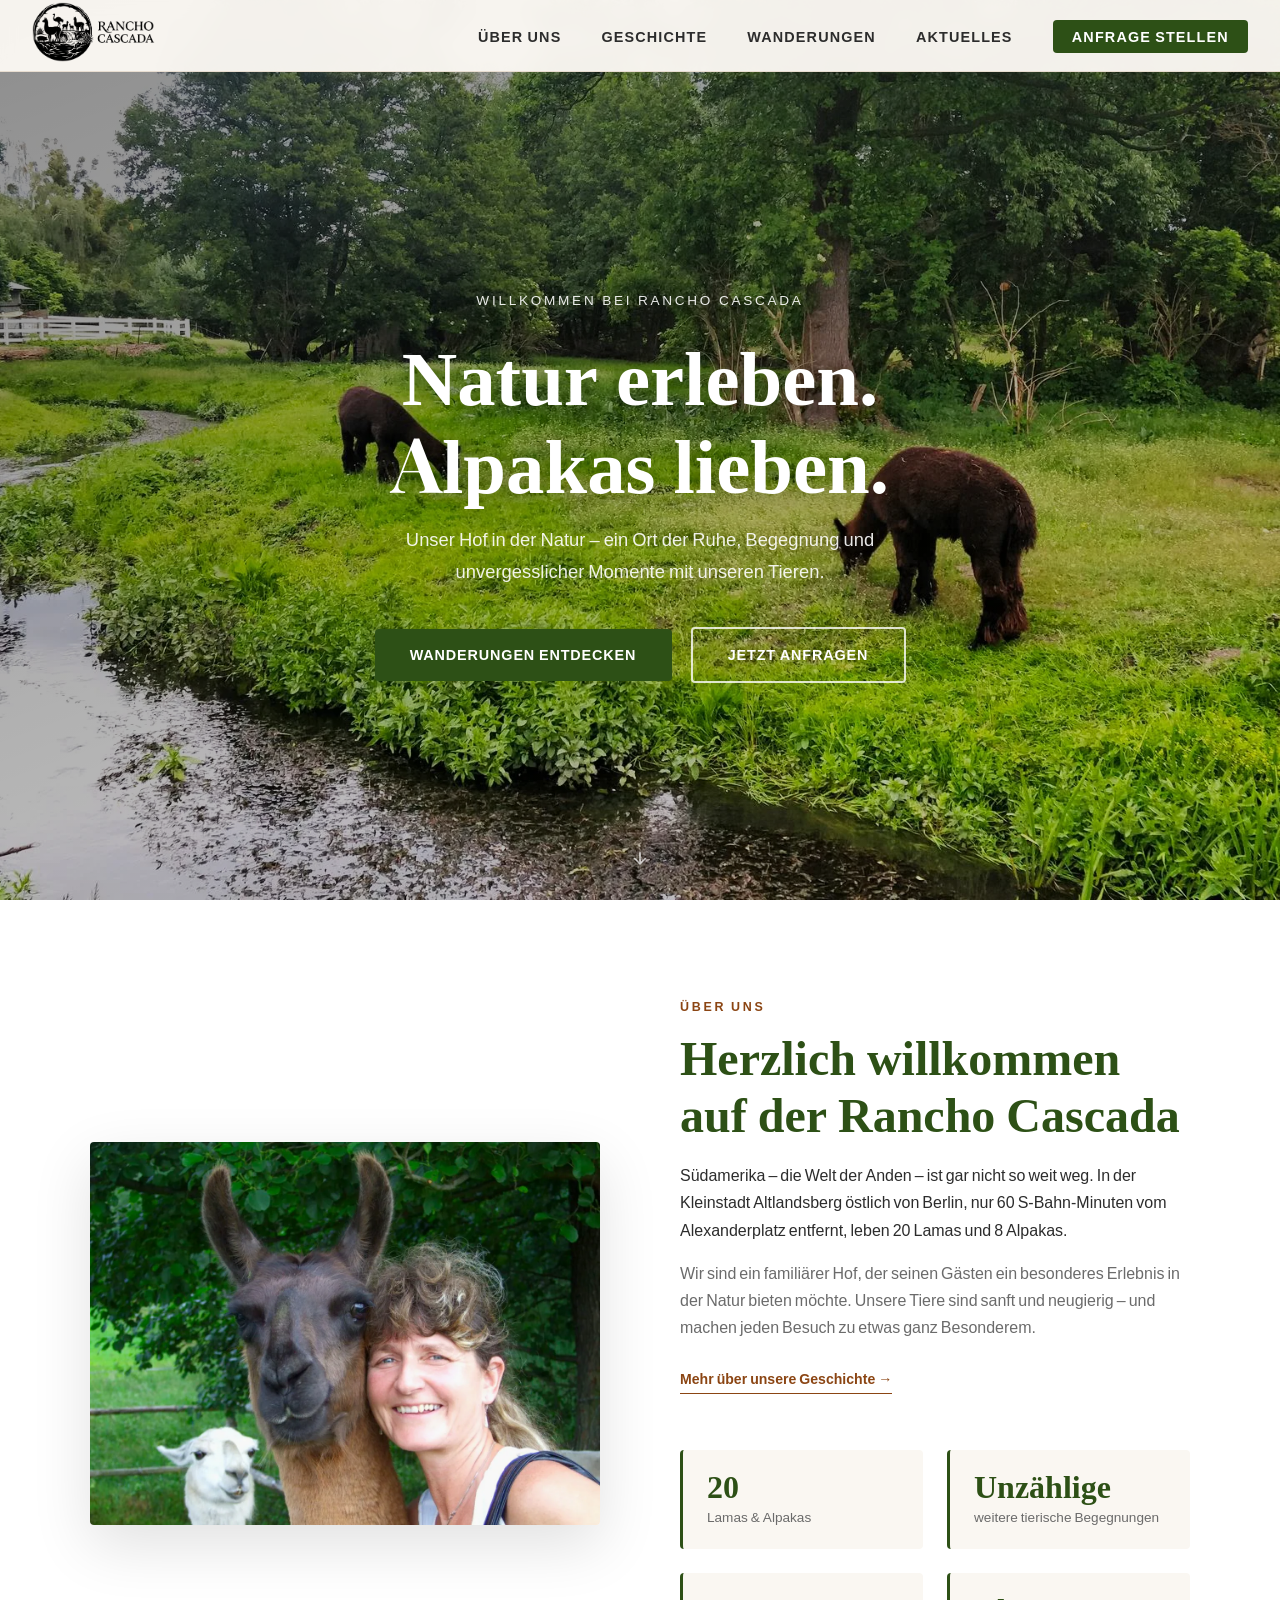
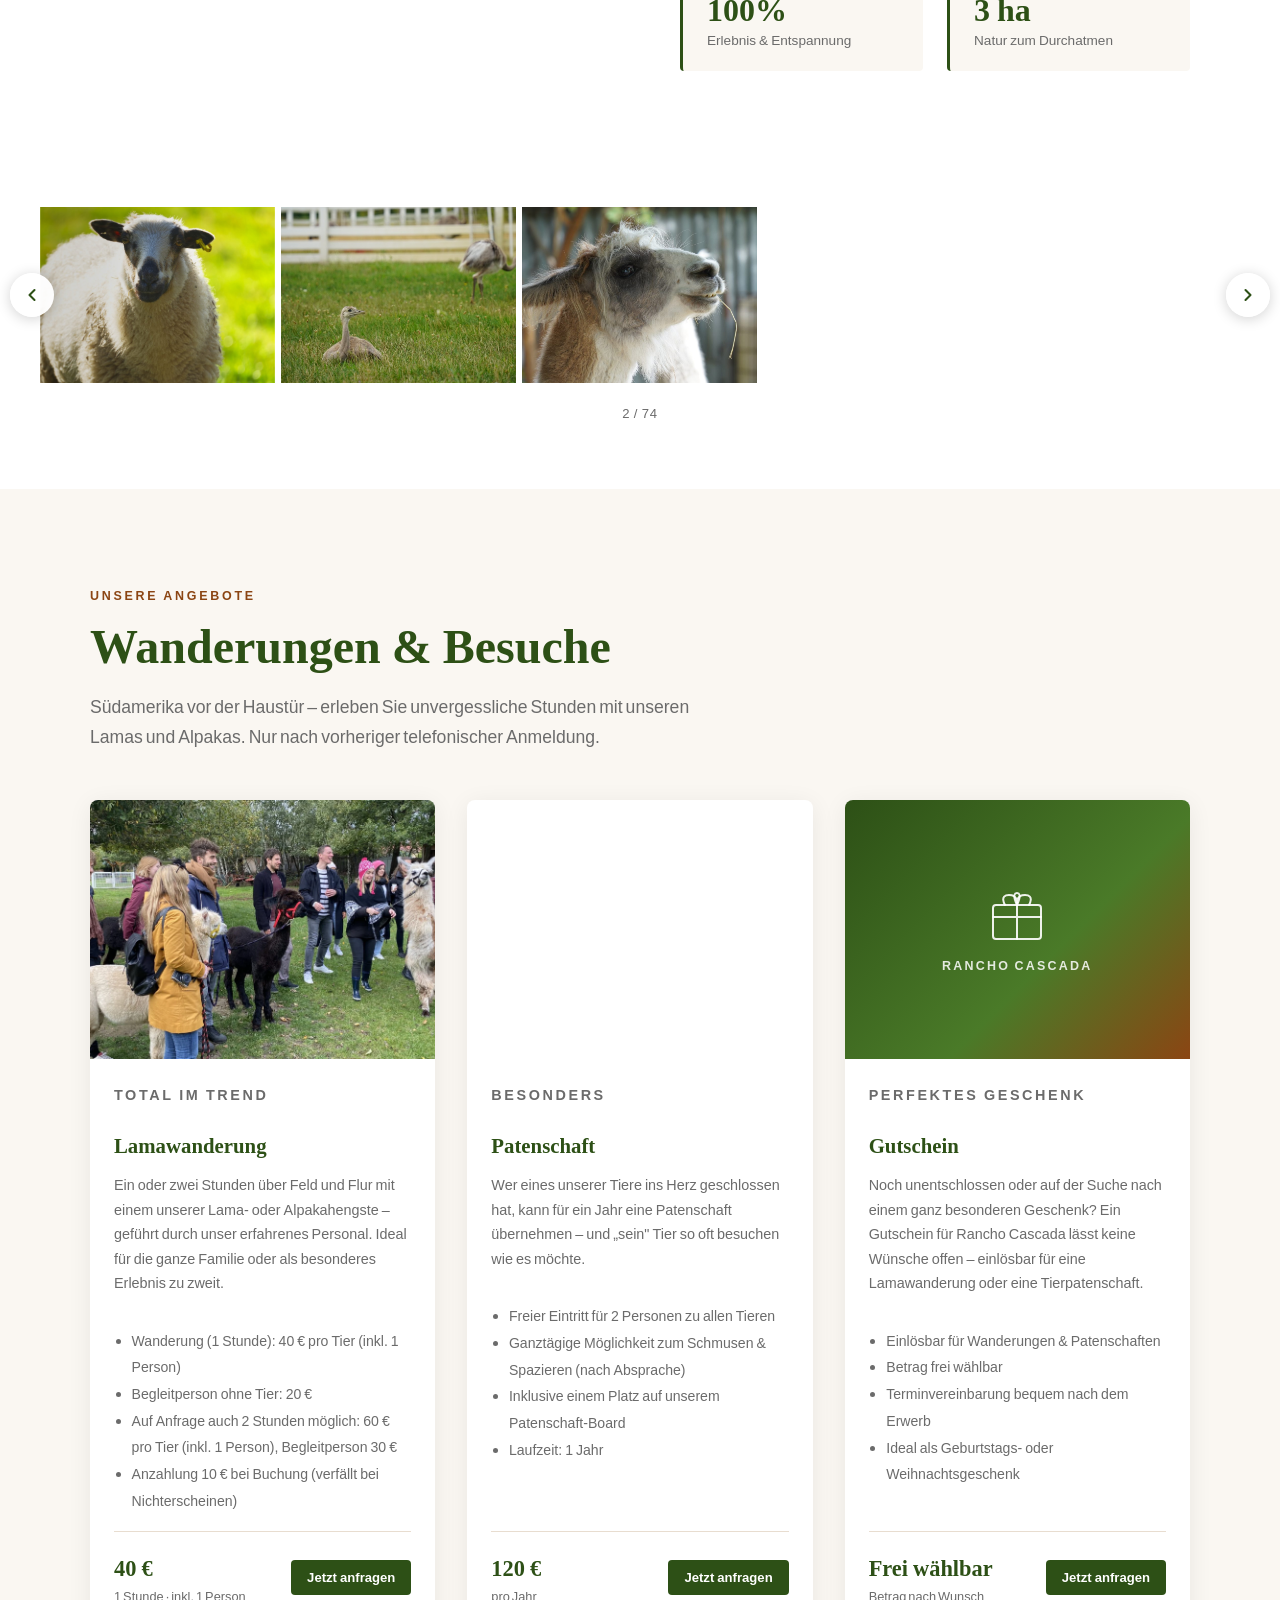
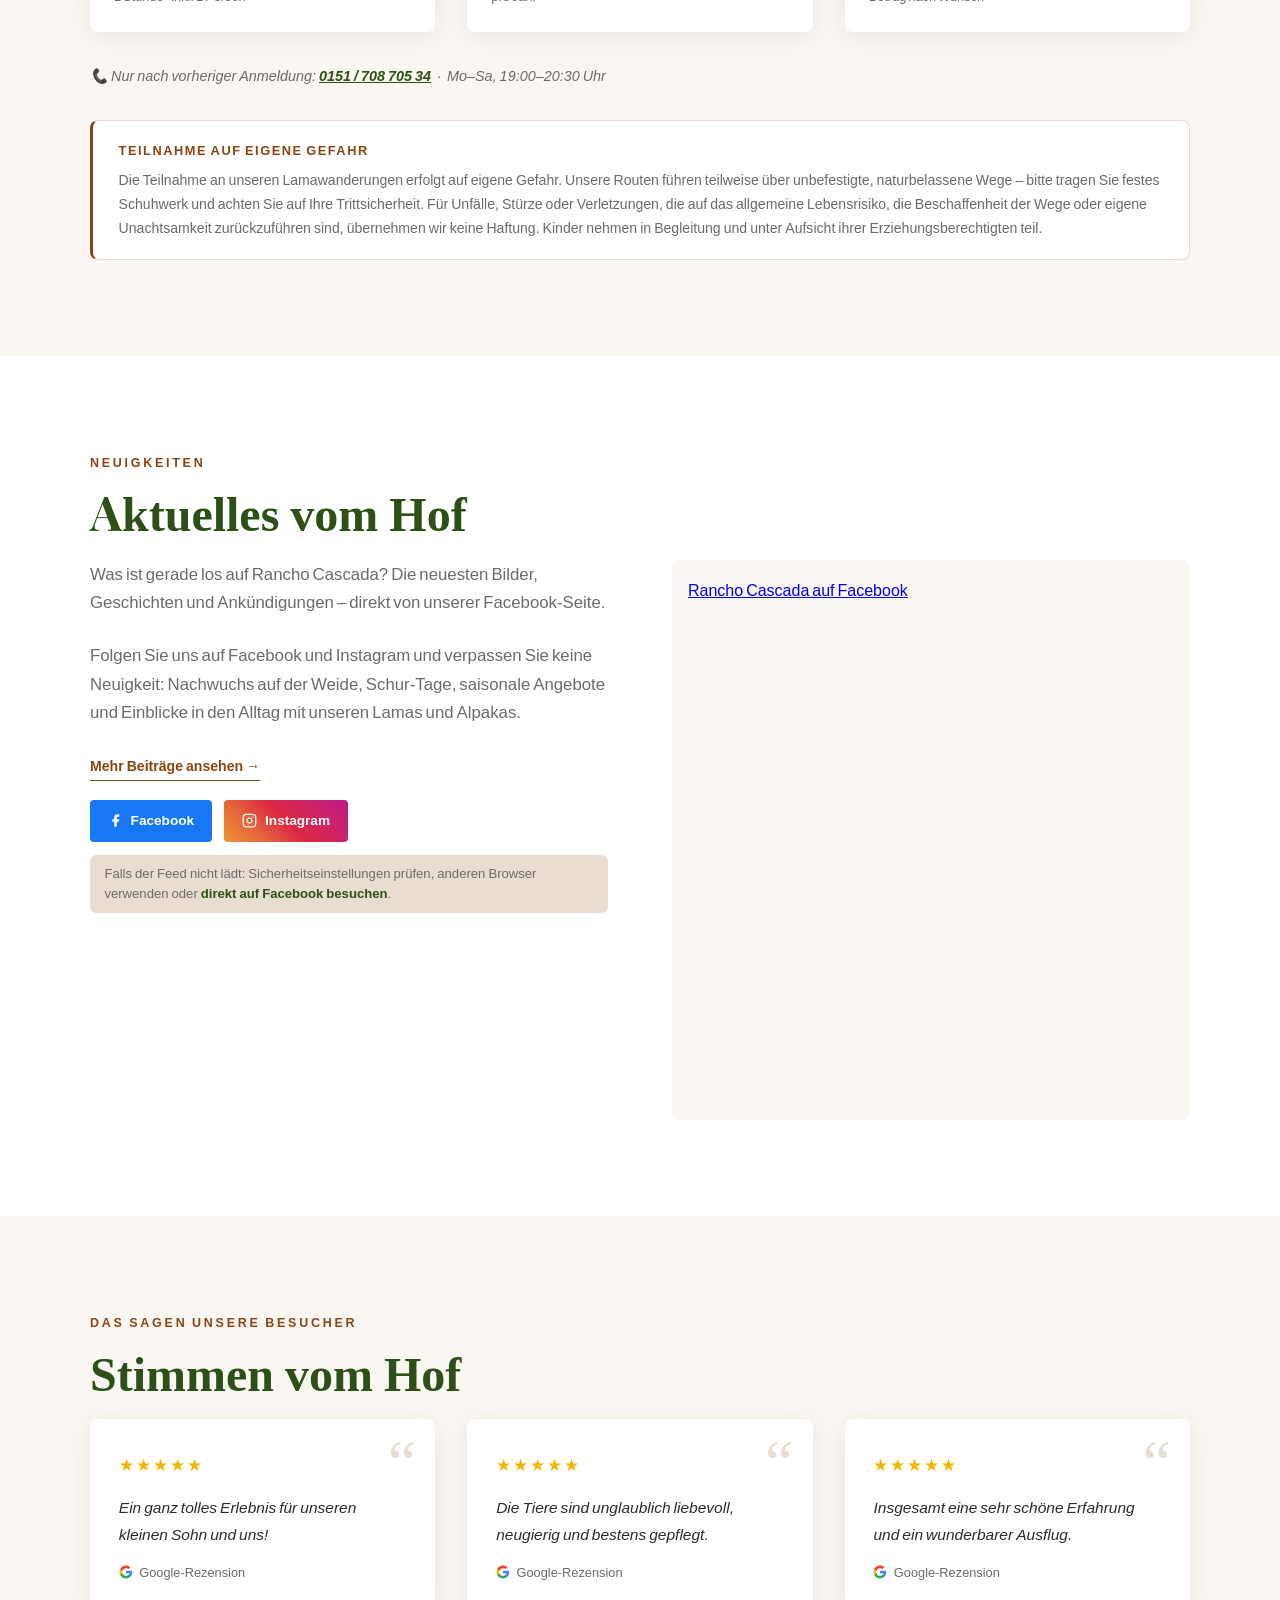
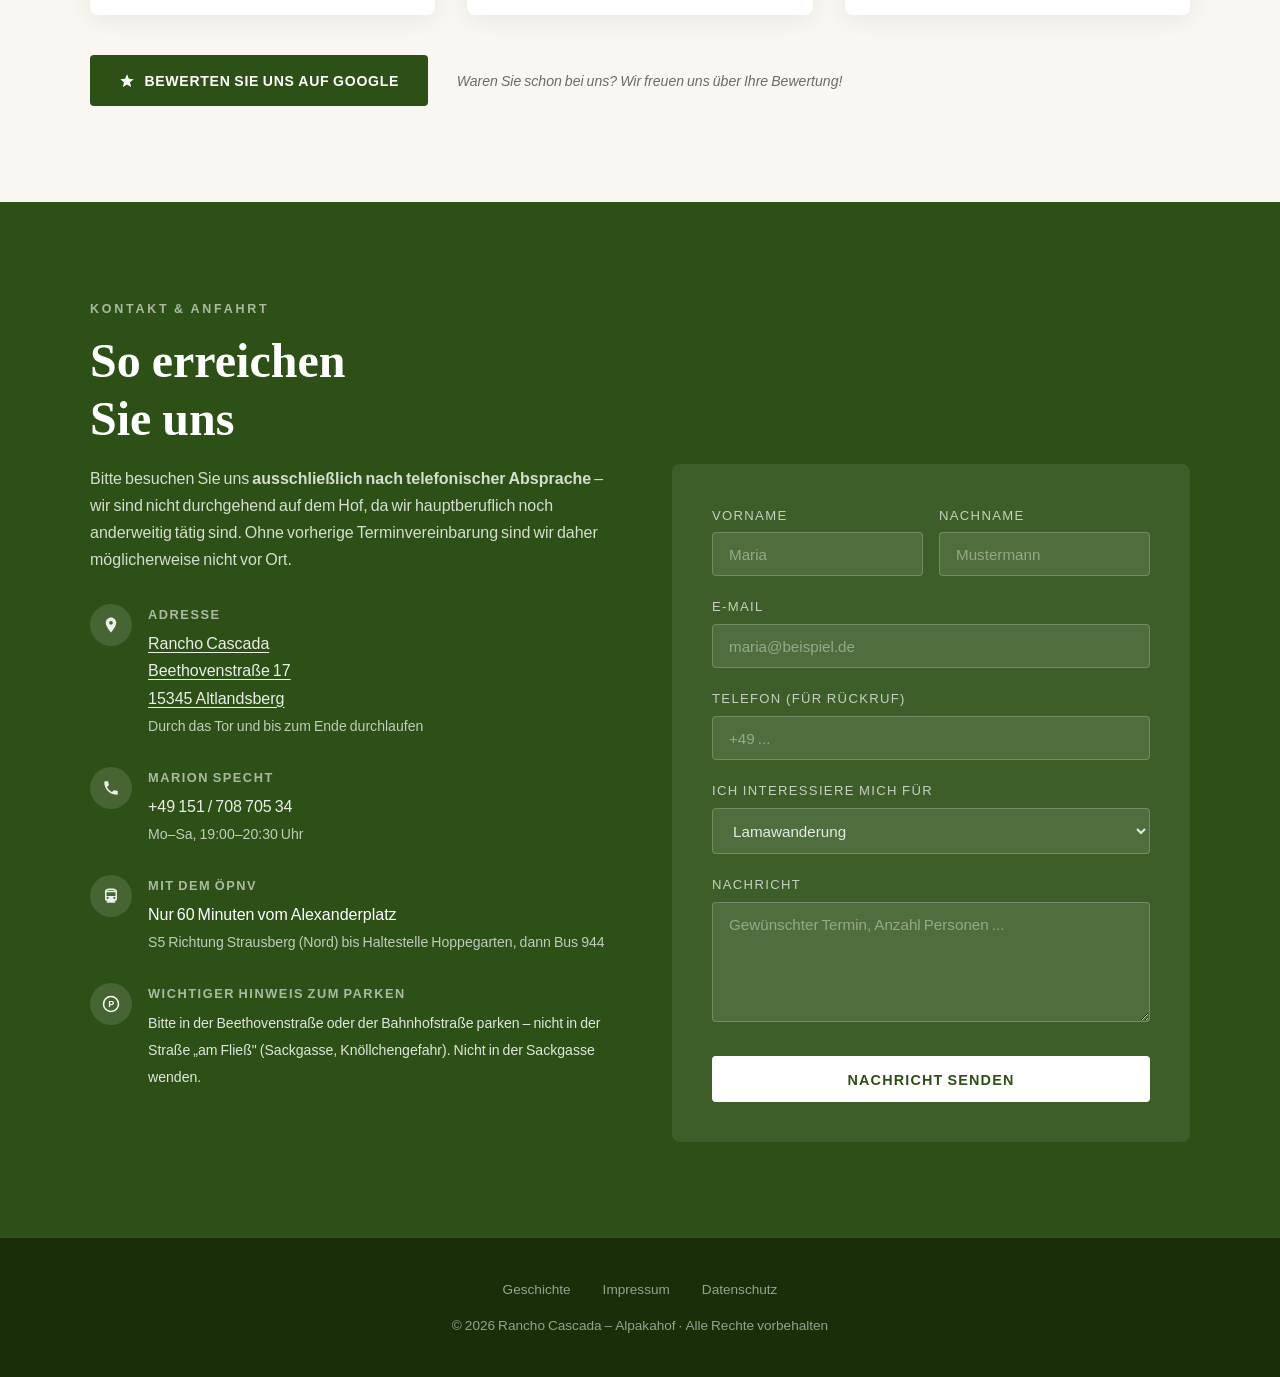
==== commit 92a14b28: "404 Update" ====
--- a/index.html
+++ b/index.html
@@ -501,7 +501,7 @@
           <ul style="font-size:0.88rem;color:var(--text-light);margin:0.8rem 0 1rem 1.1rem;line-height:1.9;">
             <li>Wanderung (1 Stunde): 40 € pro Tier (inkl. 1 Person)</li>
             <li>Begleitperson ohne Tier: 20 €</li>
-            <li>Auf Anfrage auch 2 Stunden möglich: 60 € pro Tier, Begleitperson 30 €</li>
+            <li>Auf Anfrage auch 2 Stunden möglich: 60 € pro Tier (inkl. 1 Person), Begleitperson 30 €</li>
             <li>Anzahlung 10 € bei Buchung (verfällt bei Nichterscheinen)</li>
           </ul>
           <div class="card-price">
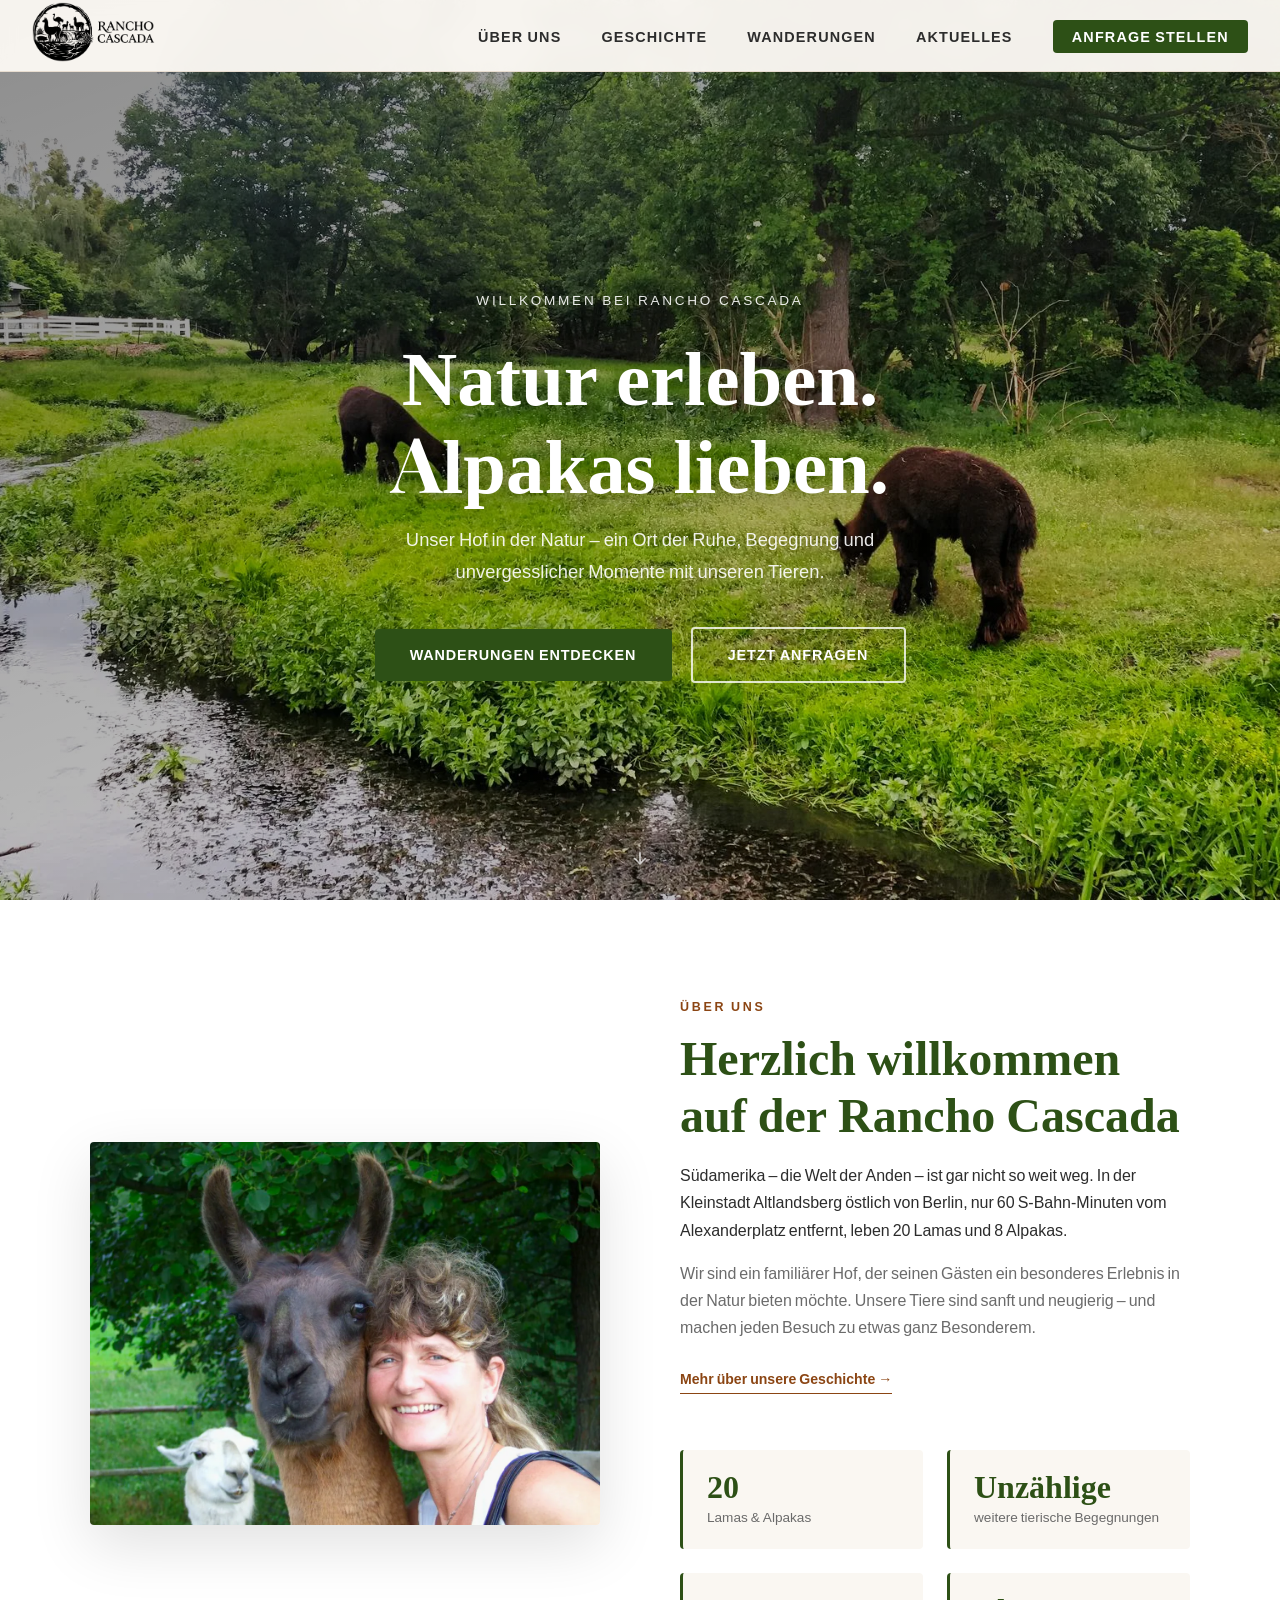
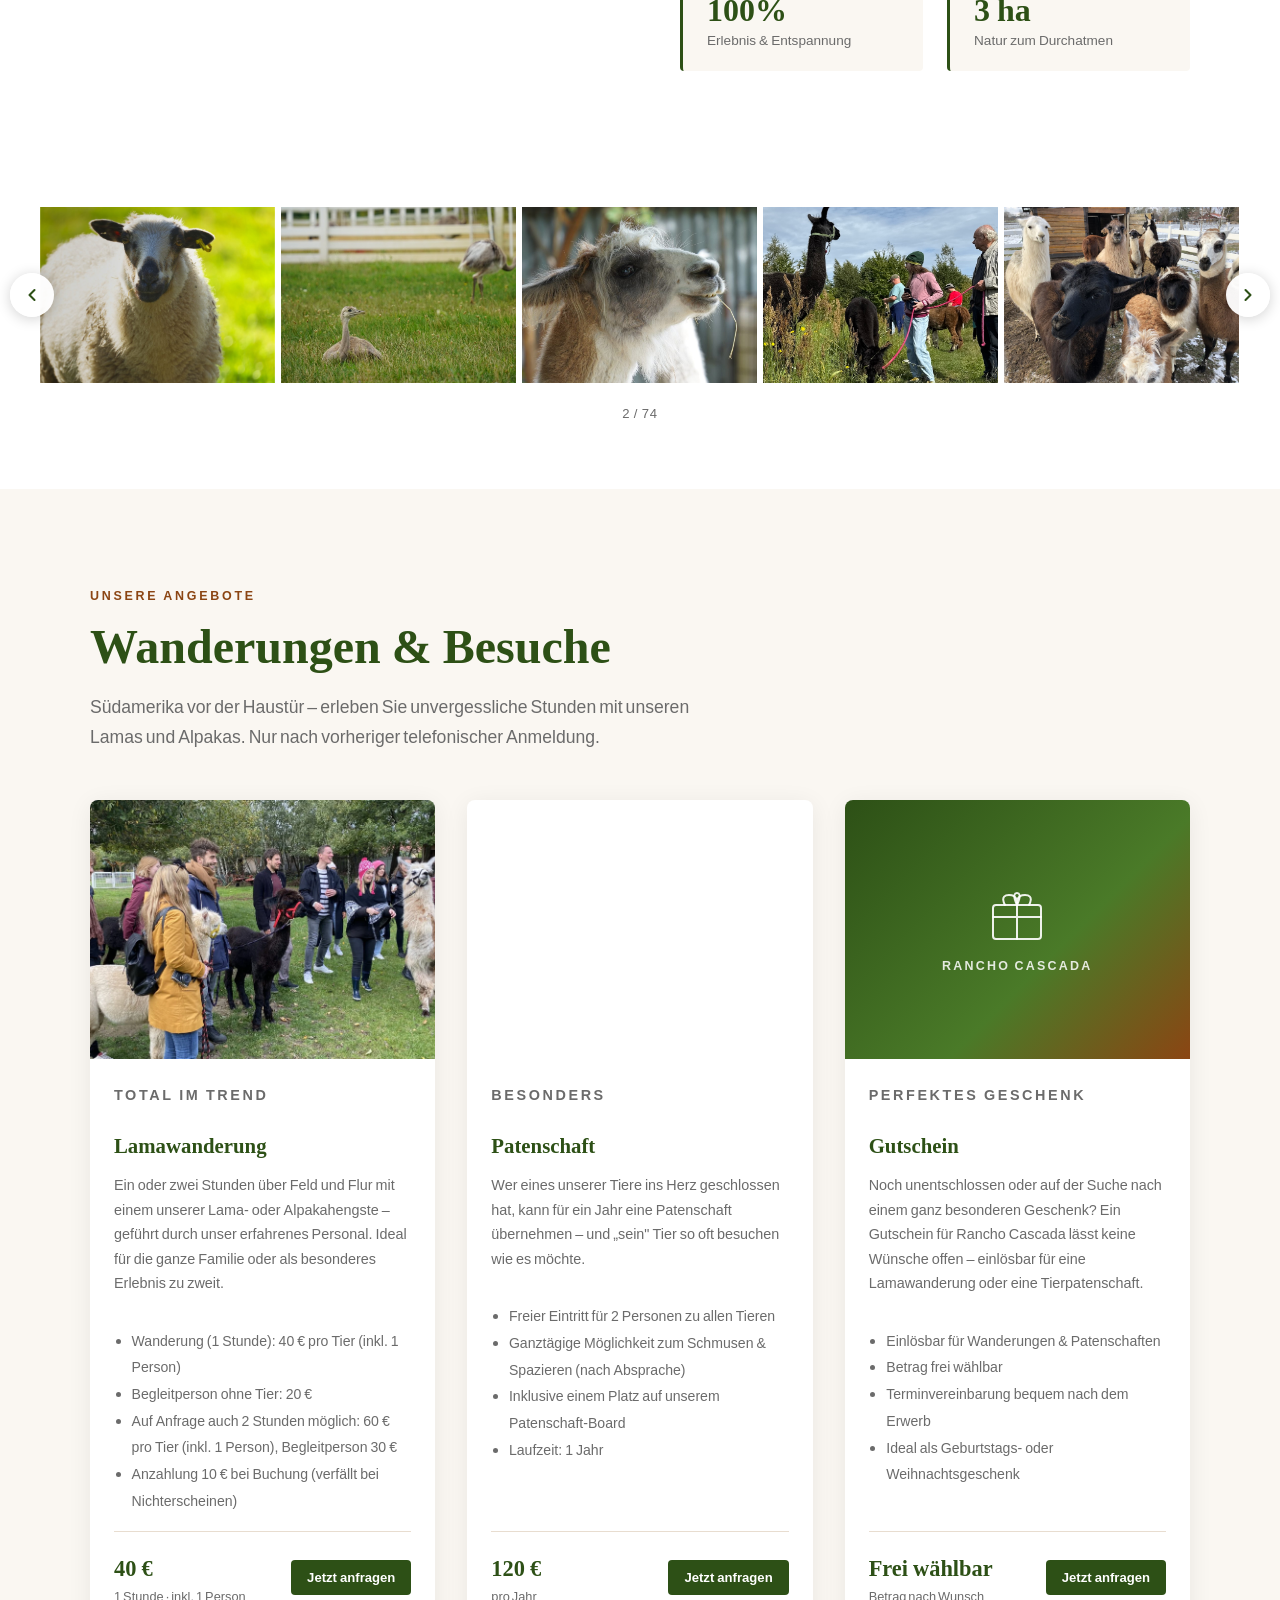
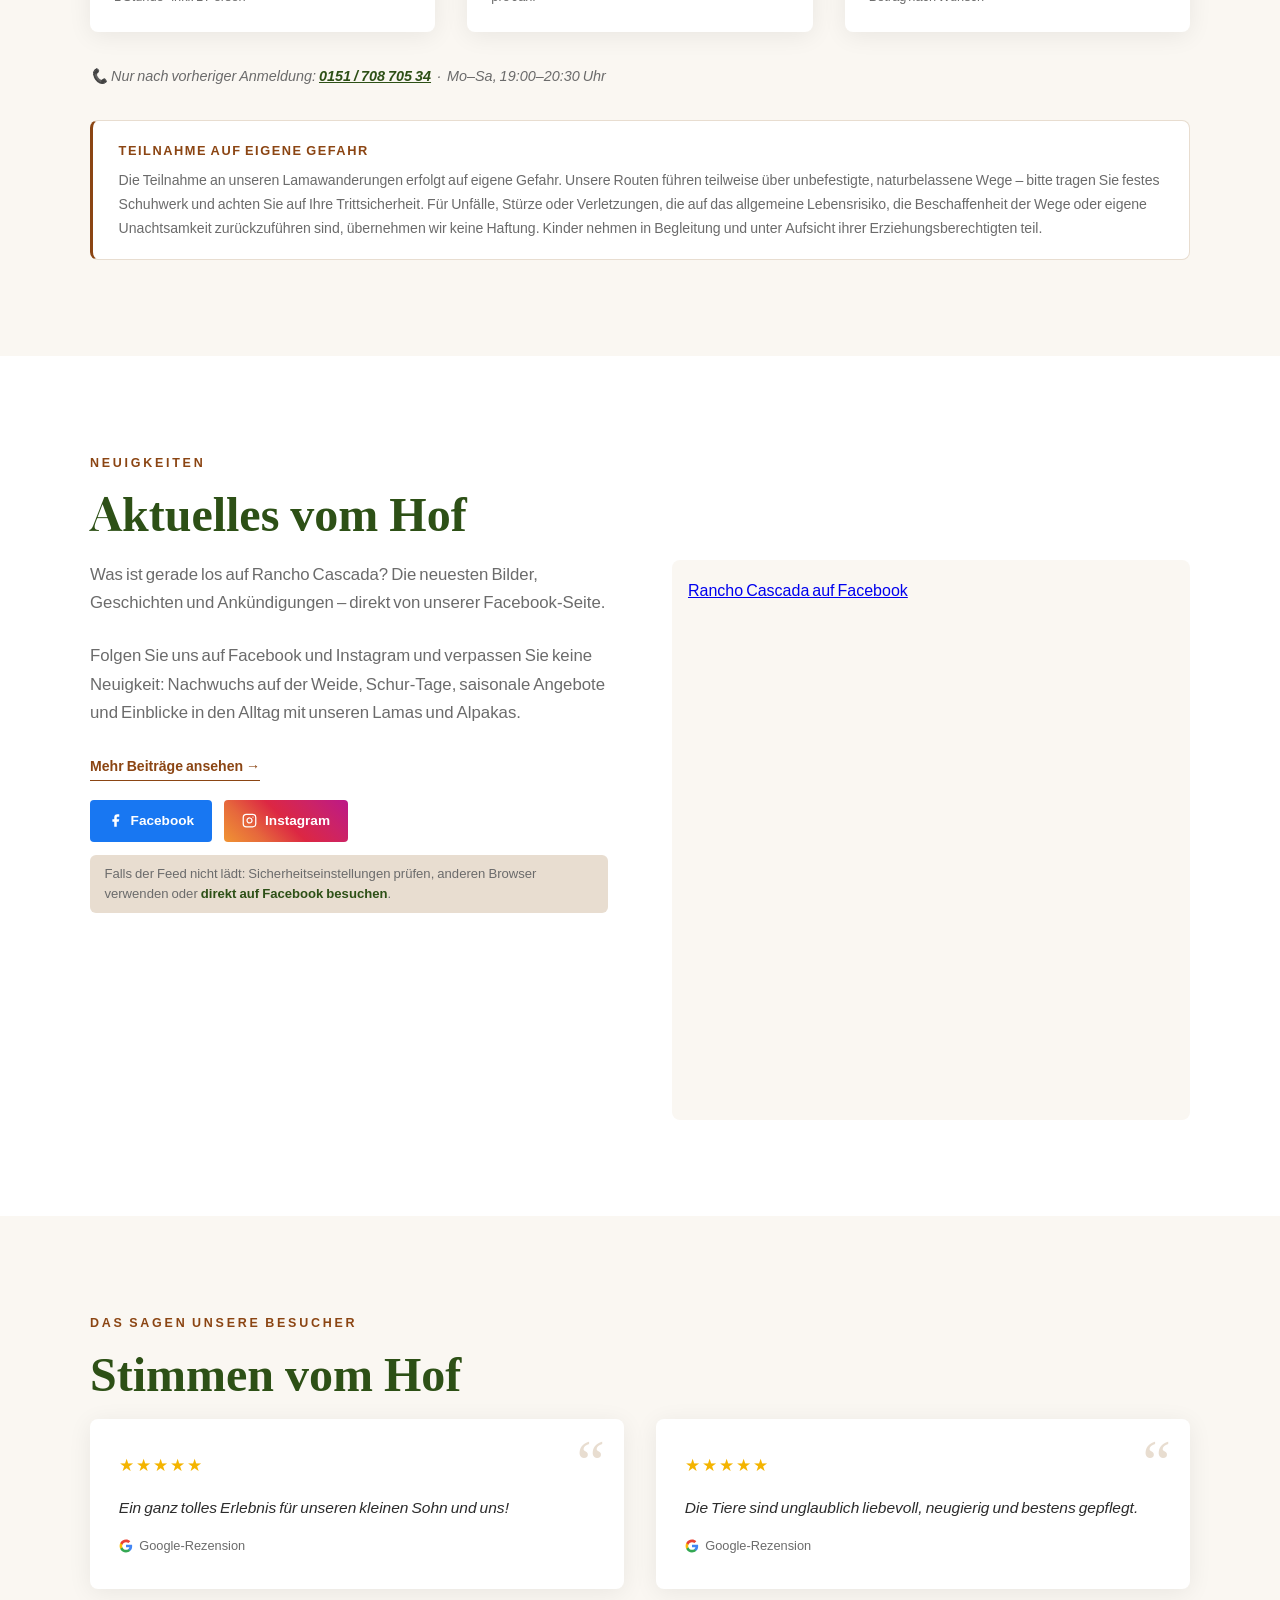
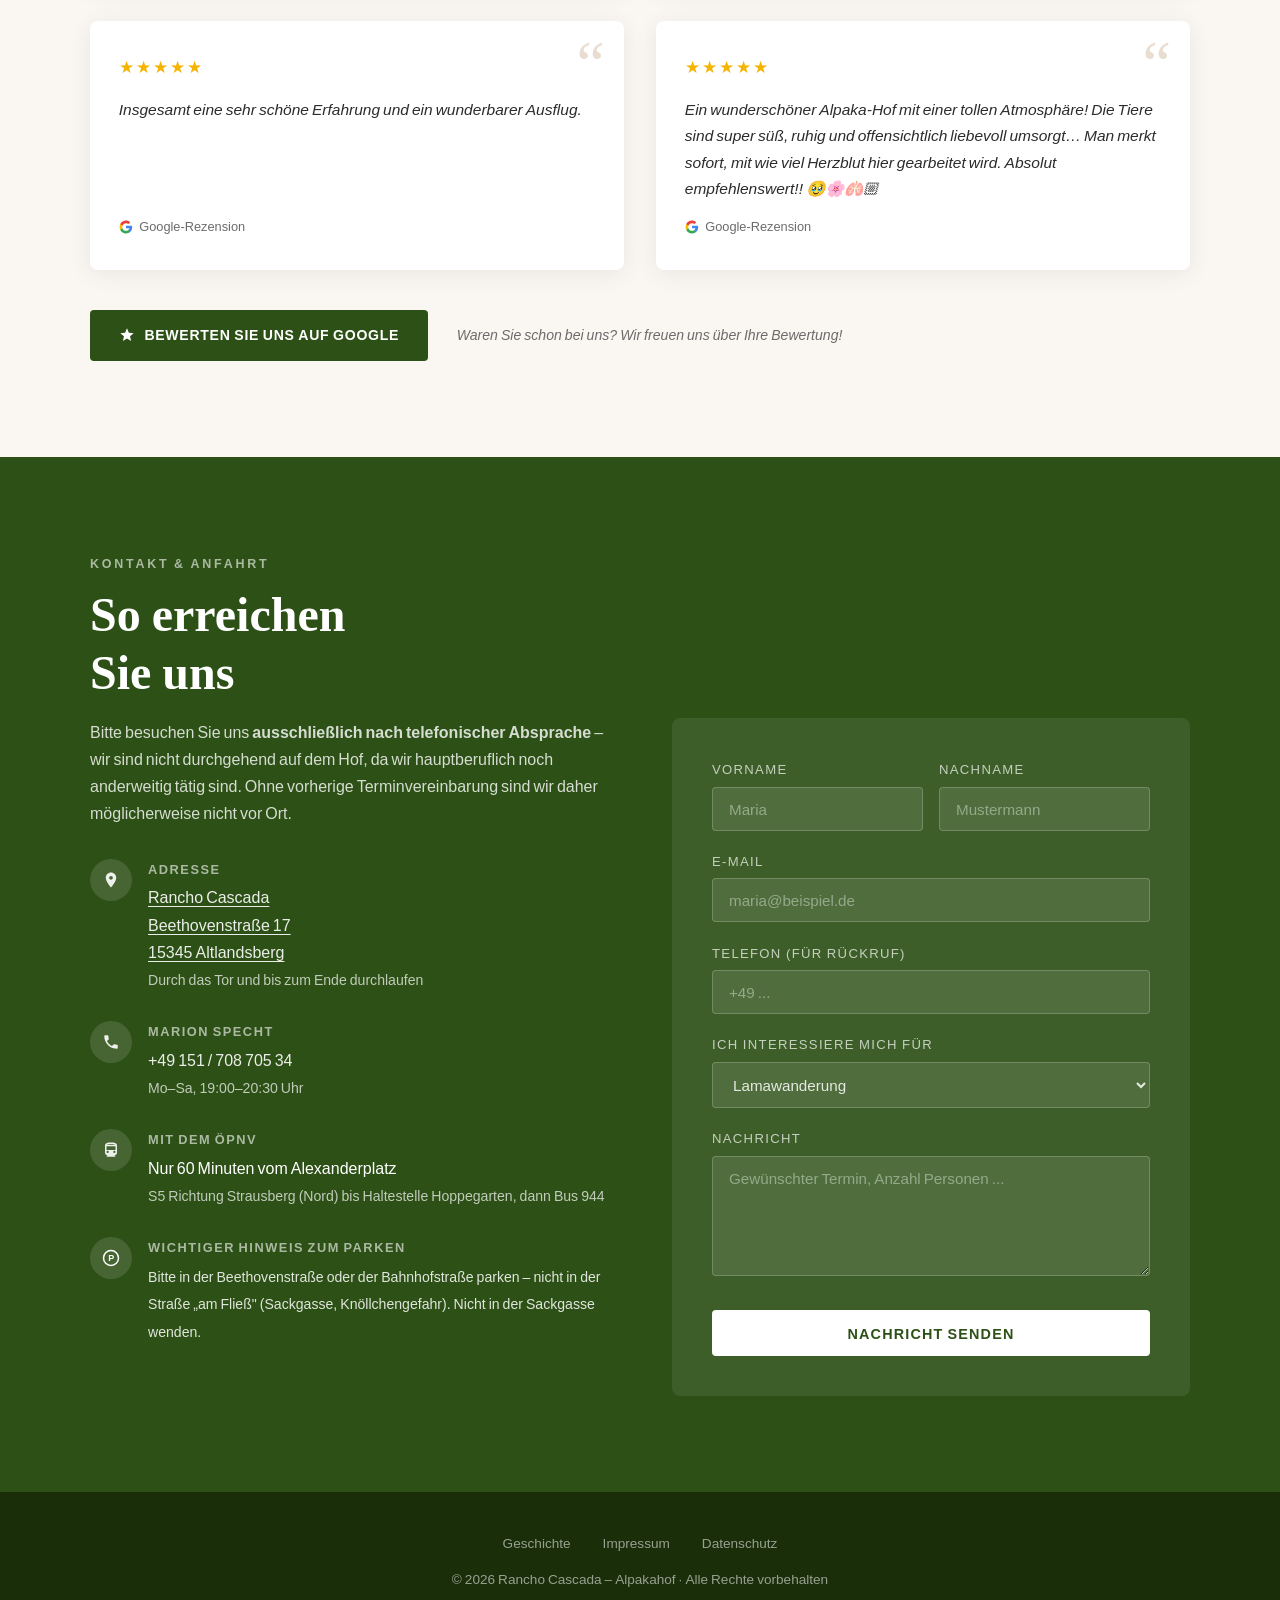
==== commit 4ce01107: "Rezension Update" ====
--- a/index.html
+++ b/index.html
@@ -179,7 +179,7 @@
 
     /* BEWERTUNGEN */
     #bewertungen { background: var(--cream); }
-    .reviews-grid { display: grid; grid-template-columns: repeat(3, 1fr); gap: 2rem; max-width: 1100px; }
+    .reviews-grid { display: grid; grid-template-columns: repeat(2, 1fr); gap: 2rem; max-width: 1100px; }
     .review-card { background: var(--white); border-radius: 8px; padding: 2rem 1.8rem; box-shadow: 0 4px 24px rgba(0,0,0,0.07); display: flex; flex-direction: column; gap: 0.9rem; position: relative; }
     .review-card::before { content: '\201C'; font-family: 'Playfair Display', serif; font-size: 4rem; color: var(--beige); position: absolute; top: 0.4rem; right: 1.2rem; line-height: 1; }
     .review-stars { color: #F4B400; font-size: 1.05rem; letter-spacing: 2px; }
@@ -630,6 +630,11 @@
         <p class="review-text">Insgesamt eine sehr schöne Erfahrung und ein wunderbarer Ausflug.</p>
         <div class="review-source"><svg viewBox="0 0 24 24"><path fill="#4285F4" d="M22.56 12.25c0-.78-.07-1.53-.2-2.25H12v4.26h5.92c-.26 1.37-1.04 2.53-2.21 3.31v2.77h3.57c2.08-1.92 3.28-4.74 3.28-8.09z"/><path fill="#34A853" d="M12 23c2.97 0 5.46-.98 7.28-2.66l-3.57-2.77c-.98.66-2.23 1.06-3.71 1.06-2.86 0-5.29-1.93-6.16-4.53H2.18v2.84C3.99 20.53 7.7 23 12 23z"/><path fill="#FBBC05" d="M5.84 14.1c-.22-.66-.35-1.36-.35-2.1s.13-1.44.35-2.1V7.06H2.18C1.43 8.55 1 10.22 1 12s.43 3.45 1.18 4.94l3.66-2.84z"/><path fill="#EA4335" d="M12 5.38c1.62 0 3.06.56 4.21 1.64l3.15-3.15C17.45 2.09 14.97 1 12 1 7.7 1 3.99 3.47 2.18 7.06l3.66 2.84c.87-2.6 3.3-4.52 6.16-4.52z"/></svg>Google-Rezension</div>
       </div>
+      <div class="review-card">
+        <div class="review-stars" aria-label="5 von 5 Sternen">&#9733;&#9733;&#9733;&#9733;&#9733;</div>
+        <p class="review-text">Ein wunderschöner Alpaka-Hof mit einer tollen Atmosphäre! Die Tiere sind super süß, ruhig und offensichtlich liebevoll umsorgt&hellip; Man merkt sofort, mit wie viel Herzblut hier gearbeitet wird. Absolut empfehlenswert!! &#129401;&#127800;&#129729;&#127996;</p>
+        <div class="review-source"><svg viewBox="0 0 24 24"><path fill="#4285F4" d="M22.56 12.25c0-.78-.07-1.53-.2-2.25H12v4.26h5.92c-.26 1.37-1.04 2.53-2.21 3.31v2.77h3.57c2.08-1.92 3.28-4.74 3.28-8.09z"/><path fill="#34A853" d="M12 23c2.97 0 5.46-.98 7.28-2.66l-3.57-2.77c-.98.66-2.23 1.06-3.71 1.06-2.86 0-5.29-1.93-6.16-4.53H2.18v2.84C3.99 20.53 7.7 23 12 23z"/><path fill="#FBBC05" d="M5.84 14.1c-.22-.66-.35-1.36-.35-2.1s.13-1.44.35-2.1V7.06H2.18C1.43 8.55 1 10.22 1 12s.43 3.45 1.18 4.94l3.66-2.84z"/><path fill="#EA4335" d="M12 5.38c1.62 0 3.06.56 4.21 1.64l3.15-3.15C17.45 2.09 14.97 1 12 1 7.7 1 3.99 3.47 2.18 7.06l3.66 2.84c.87-2.6 3.3-4.52 6.16-4.52z"/></svg>Google-Rezension</div>
+      </div>
     </div>
     <div class="reviews-cta">
       <a href="https://maps.app.goo.gl/vrsDz7S4ePqLgFfF9" target="_blank" rel="noopener" class="btn-google"><svg viewBox="0 0 24 24"><path d="M12 17.27L18.18 21l-1.64-7.03L22 9.24l-7.19-.61L12 2 9.19 8.63 2 9.24l5.46 4.73L5.82 21z"/></svg>Bewerten Sie uns auf Google</a>
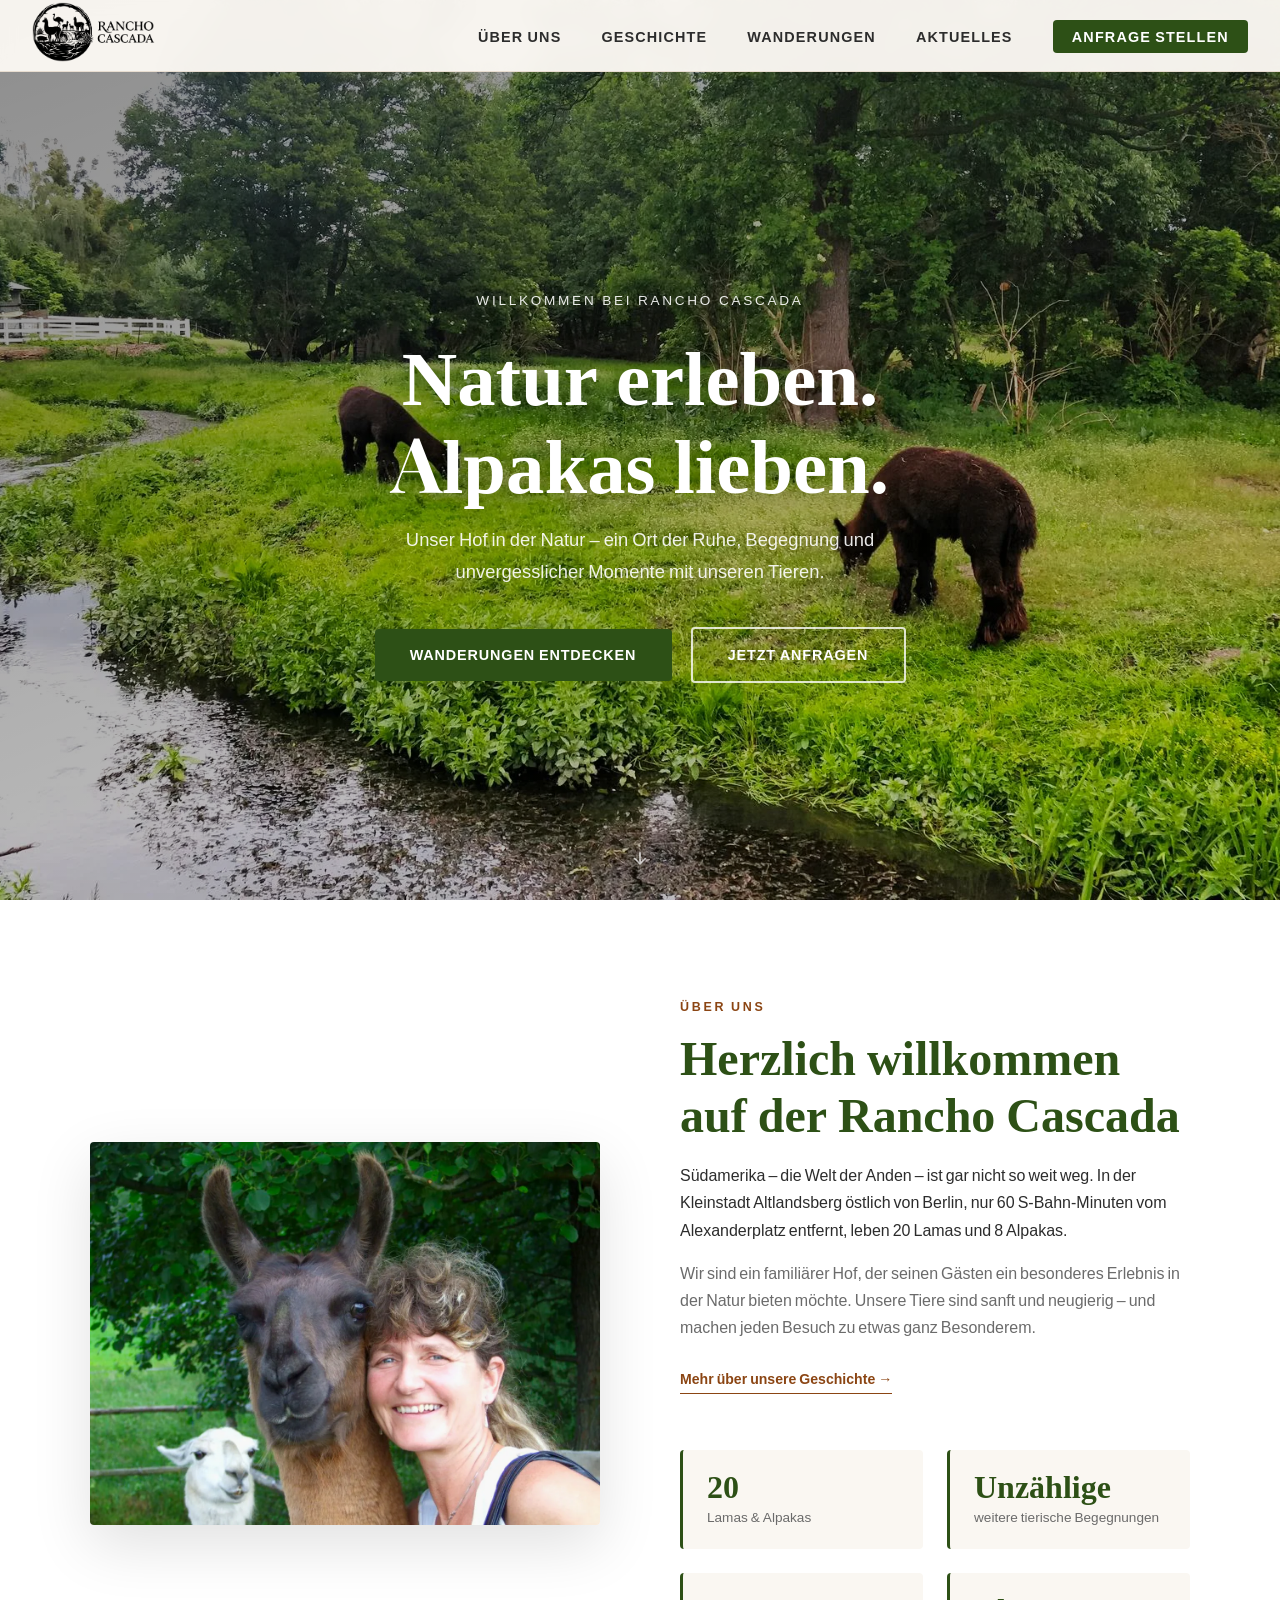
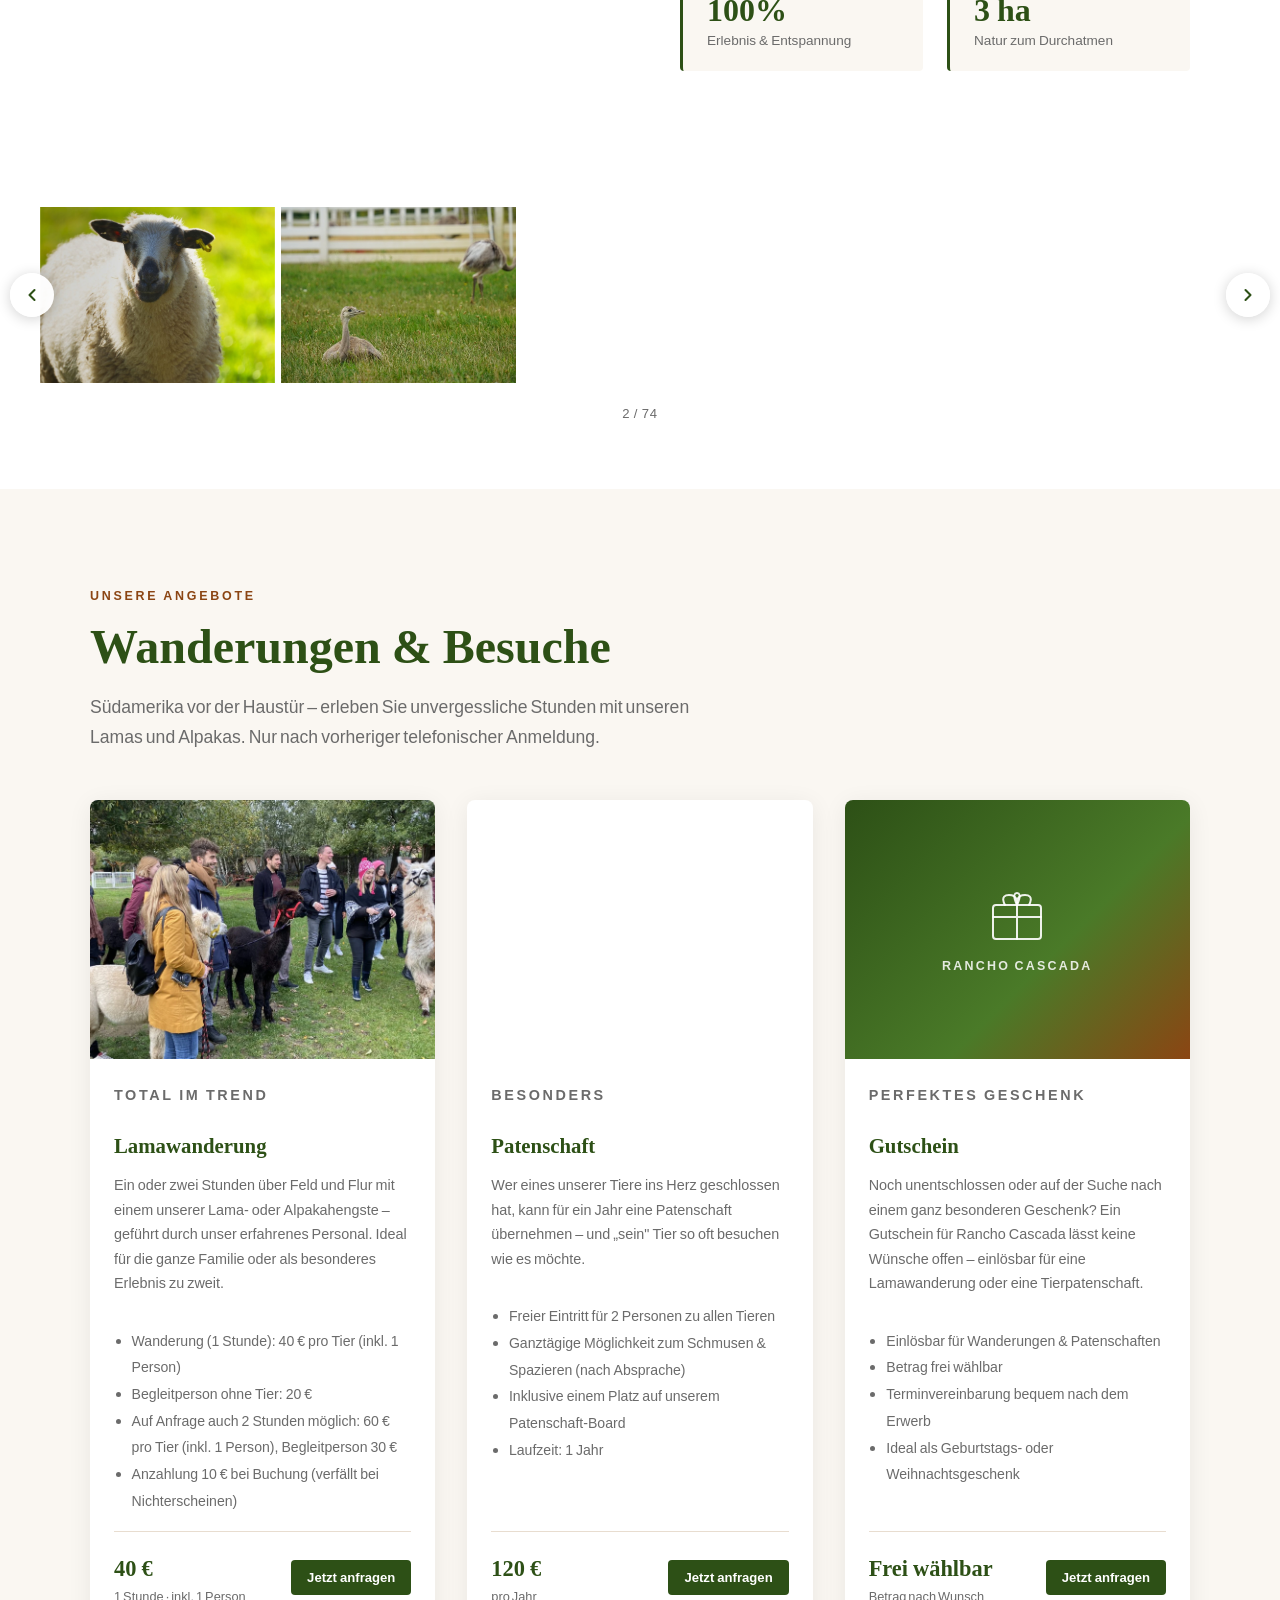
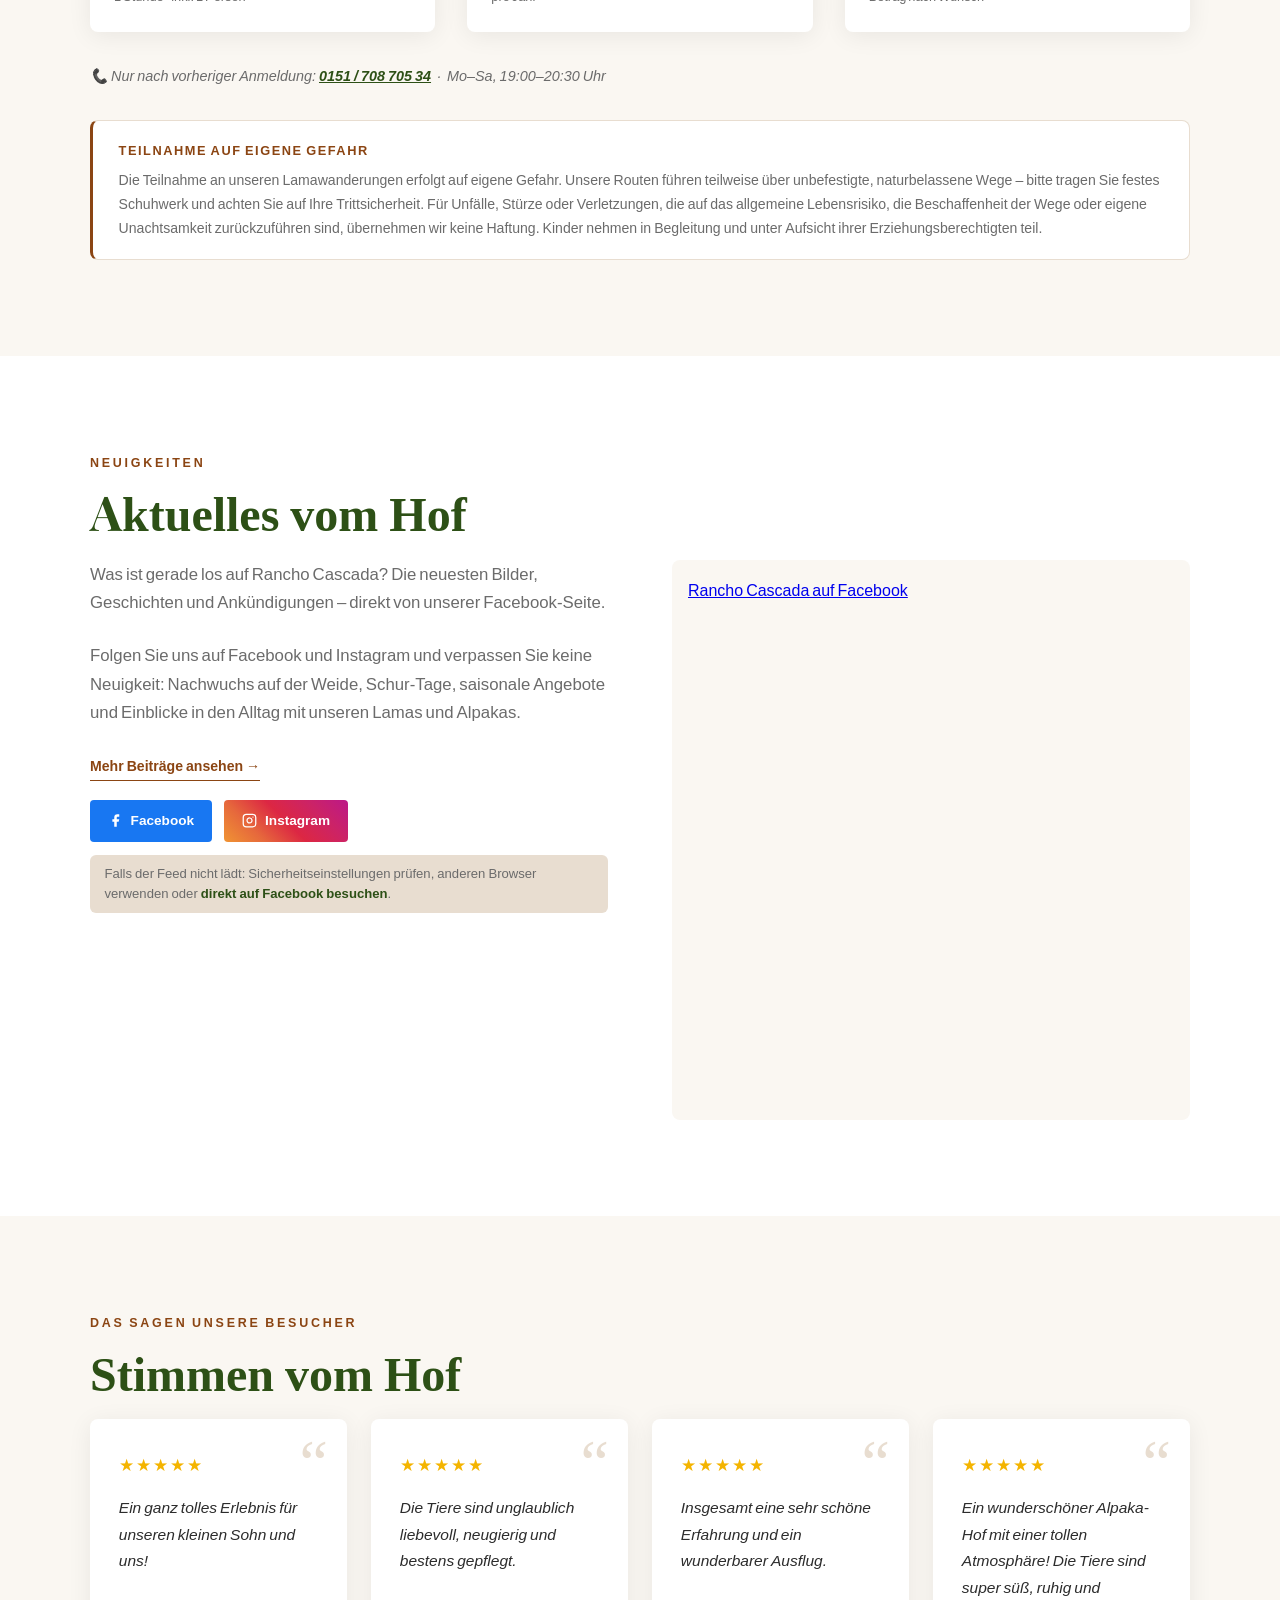
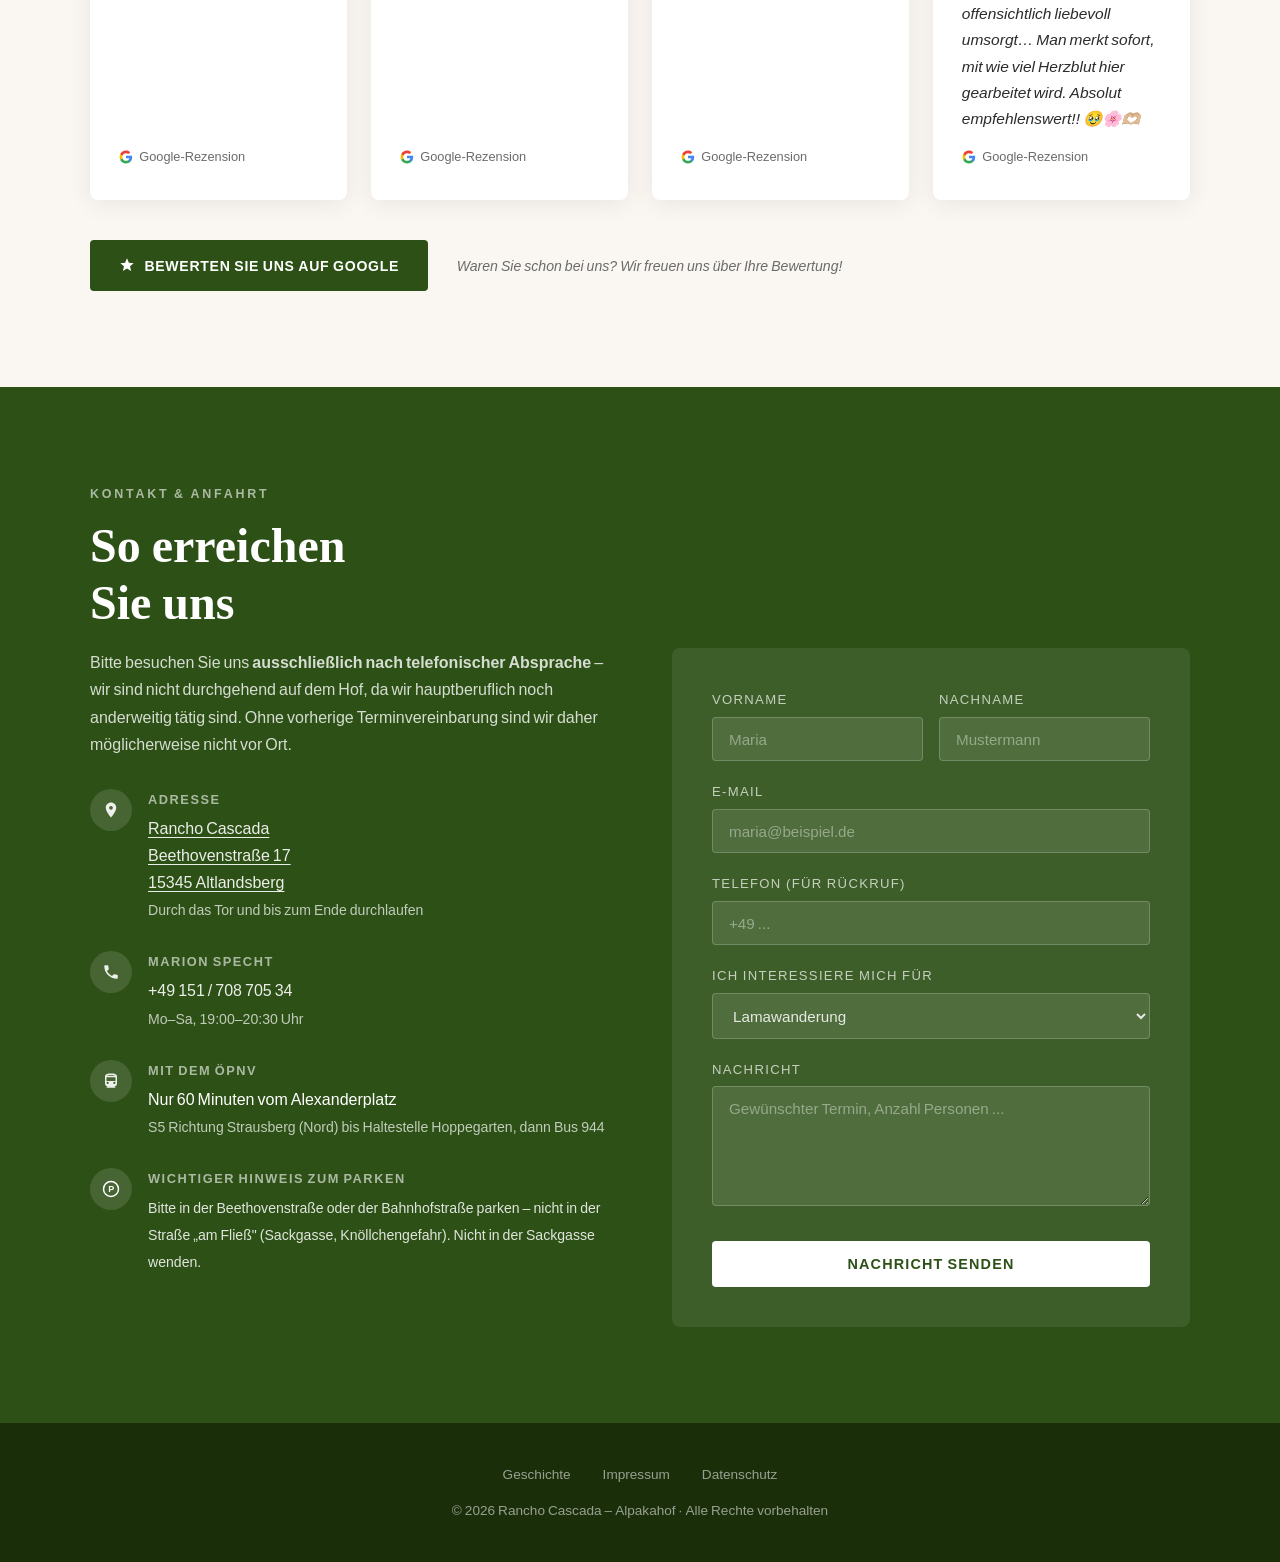
==== commit a099304e: "update" ====
--- a/index.html
+++ b/index.html
@@ -179,7 +179,8 @@
 
     /* BEWERTUNGEN */
     #bewertungen { background: var(--cream); }
-    .reviews-grid { display: grid; grid-template-columns: repeat(2, 1fr); gap: 2rem; max-width: 1100px; }
+    .reviews-grid { display: grid; grid-template-columns: repeat(4, 1fr); gap: 1.5rem; max-width: 1100px; }
+    @media (max-width: 1000px) { .reviews-grid { grid-template-columns: repeat(2, 1fr); } }
     .review-card { background: var(--white); border-radius: 8px; padding: 2rem 1.8rem; box-shadow: 0 4px 24px rgba(0,0,0,0.07); display: flex; flex-direction: column; gap: 0.9rem; position: relative; }
     .review-card::before { content: '\201C'; font-family: 'Playfair Display', serif; font-size: 4rem; color: var(--beige); position: absolute; top: 0.4rem; right: 1.2rem; line-height: 1; }
     .review-stars { color: #F4B400; font-size: 1.05rem; letter-spacing: 2px; }
@@ -632,7 +633,7 @@
       </div>
       <div class="review-card">
         <div class="review-stars" aria-label="5 von 5 Sternen">&#9733;&#9733;&#9733;&#9733;&#9733;</div>
-        <p class="review-text">Ein wunderschöner Alpaka-Hof mit einer tollen Atmosphäre! Die Tiere sind super süß, ruhig und offensichtlich liebevoll umsorgt&hellip; Man merkt sofort, mit wie viel Herzblut hier gearbeitet wird. Absolut empfehlenswert!! &#129401;&#127800;&#129729;&#127996;</p>
+        <p class="review-text">Ein wunderschöner Alpaka-Hof mit einer tollen Atmosphäre! Die Tiere sind super süß, ruhig und offensichtlich liebevoll umsorgt&hellip; Man merkt sofort, mit wie viel Herzblut hier gearbeitet wird. Absolut empfehlenswert!! 🥹🌸🫶🏼</p>
         <div class="review-source"><svg viewBox="0 0 24 24"><path fill="#4285F4" d="M22.56 12.25c0-.78-.07-1.53-.2-2.25H12v4.26h5.92c-.26 1.37-1.04 2.53-2.21 3.31v2.77h3.57c2.08-1.92 3.28-4.74 3.28-8.09z"/><path fill="#34A853" d="M12 23c2.97 0 5.46-.98 7.28-2.66l-3.57-2.77c-.98.66-2.23 1.06-3.71 1.06-2.86 0-5.29-1.93-6.16-4.53H2.18v2.84C3.99 20.53 7.7 23 12 23z"/><path fill="#FBBC05" d="M5.84 14.1c-.22-.66-.35-1.36-.35-2.1s.13-1.44.35-2.1V7.06H2.18C1.43 8.55 1 10.22 1 12s.43 3.45 1.18 4.94l3.66-2.84z"/><path fill="#EA4335" d="M12 5.38c1.62 0 3.06.56 4.21 1.64l3.15-3.15C17.45 2.09 14.97 1 12 1 7.7 1 3.99 3.47 2.18 7.06l3.66 2.84c.87-2.6 3.3-4.52 6.16-4.52z"/></svg>Google-Rezension</div>
       </div>
     </div>
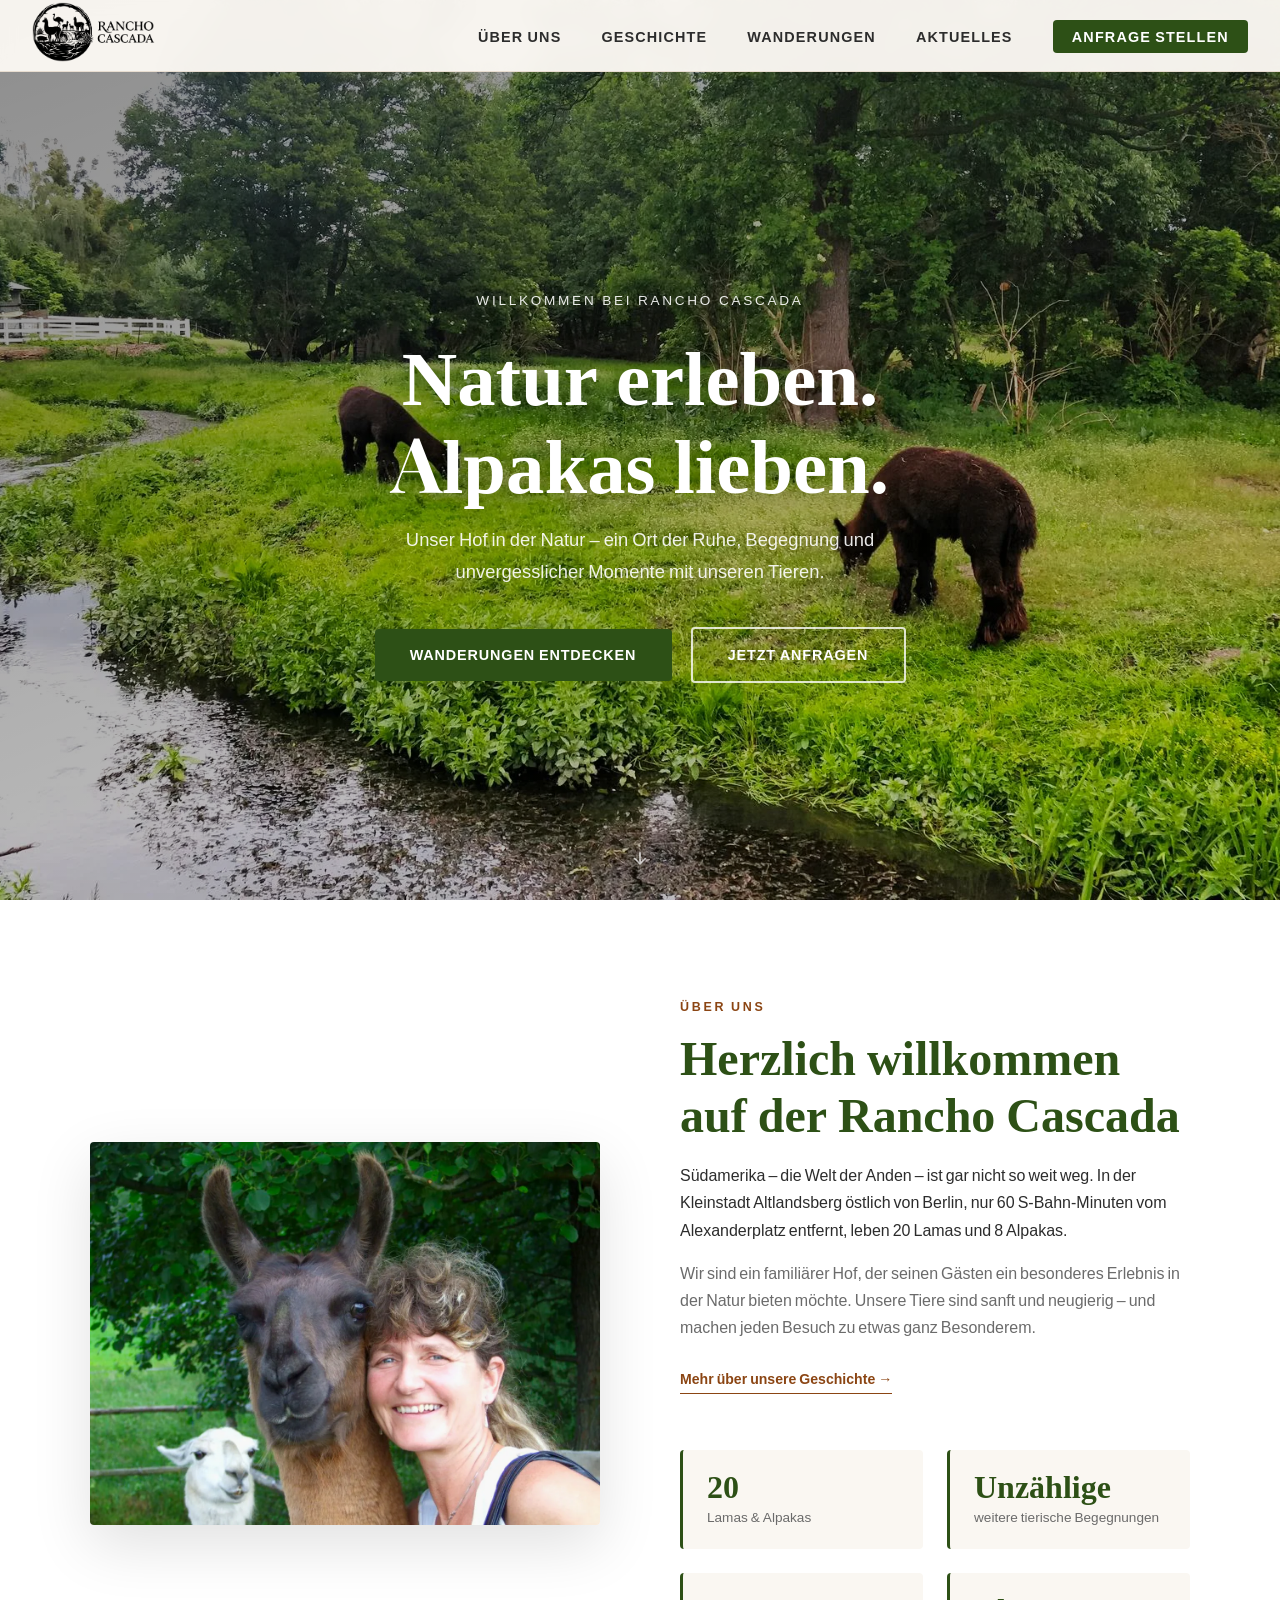
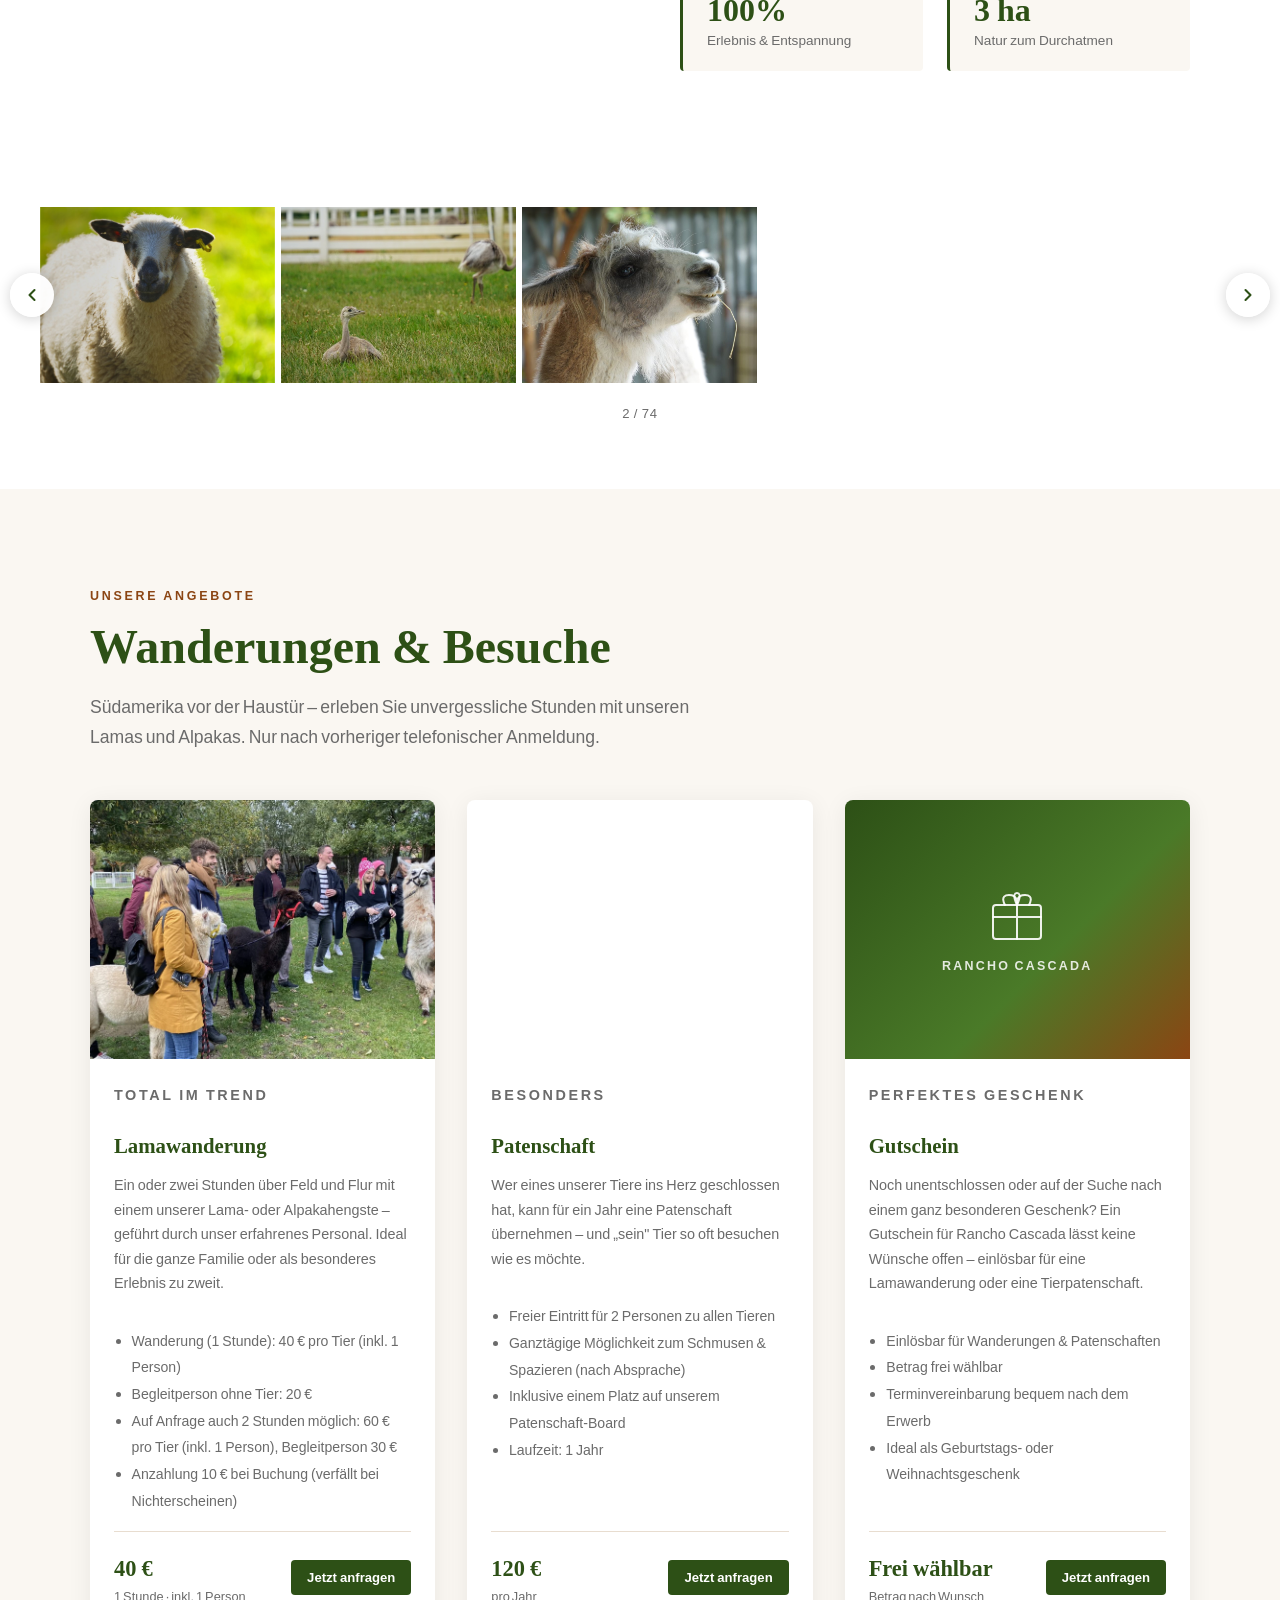
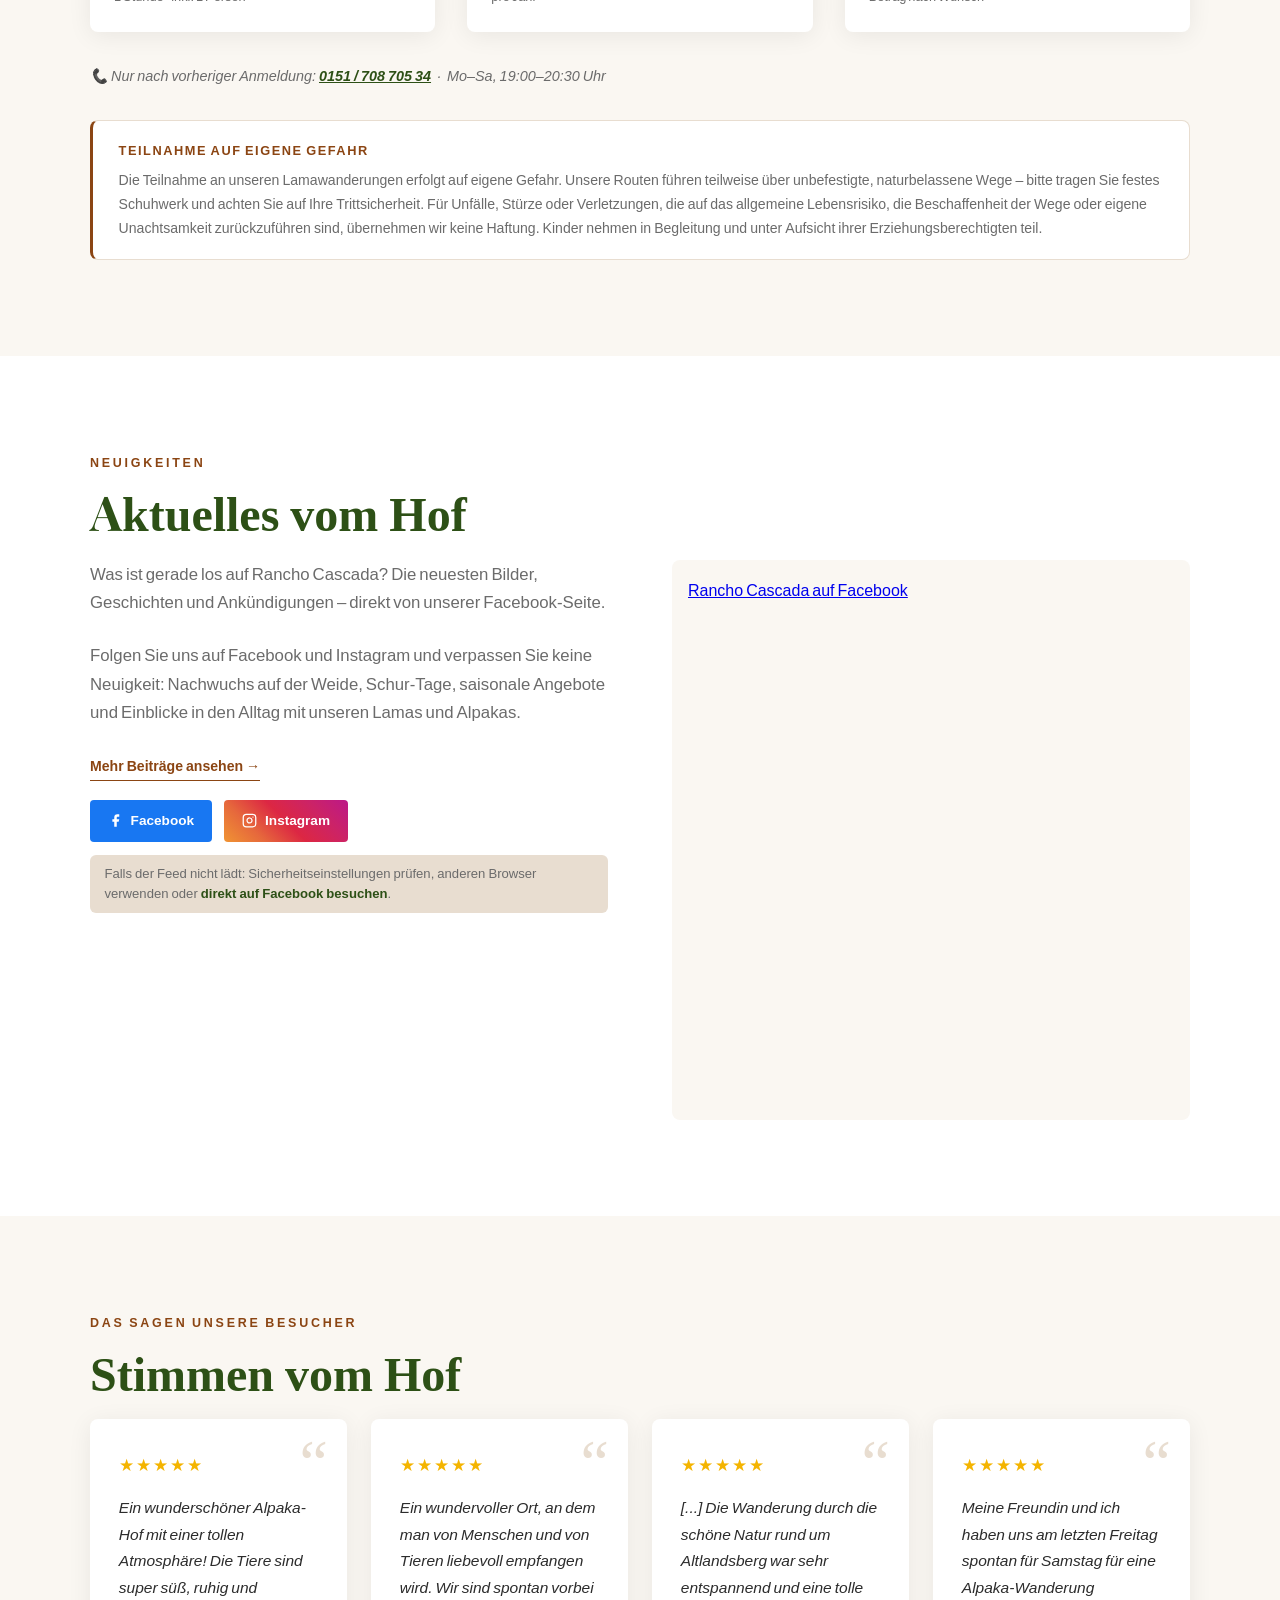
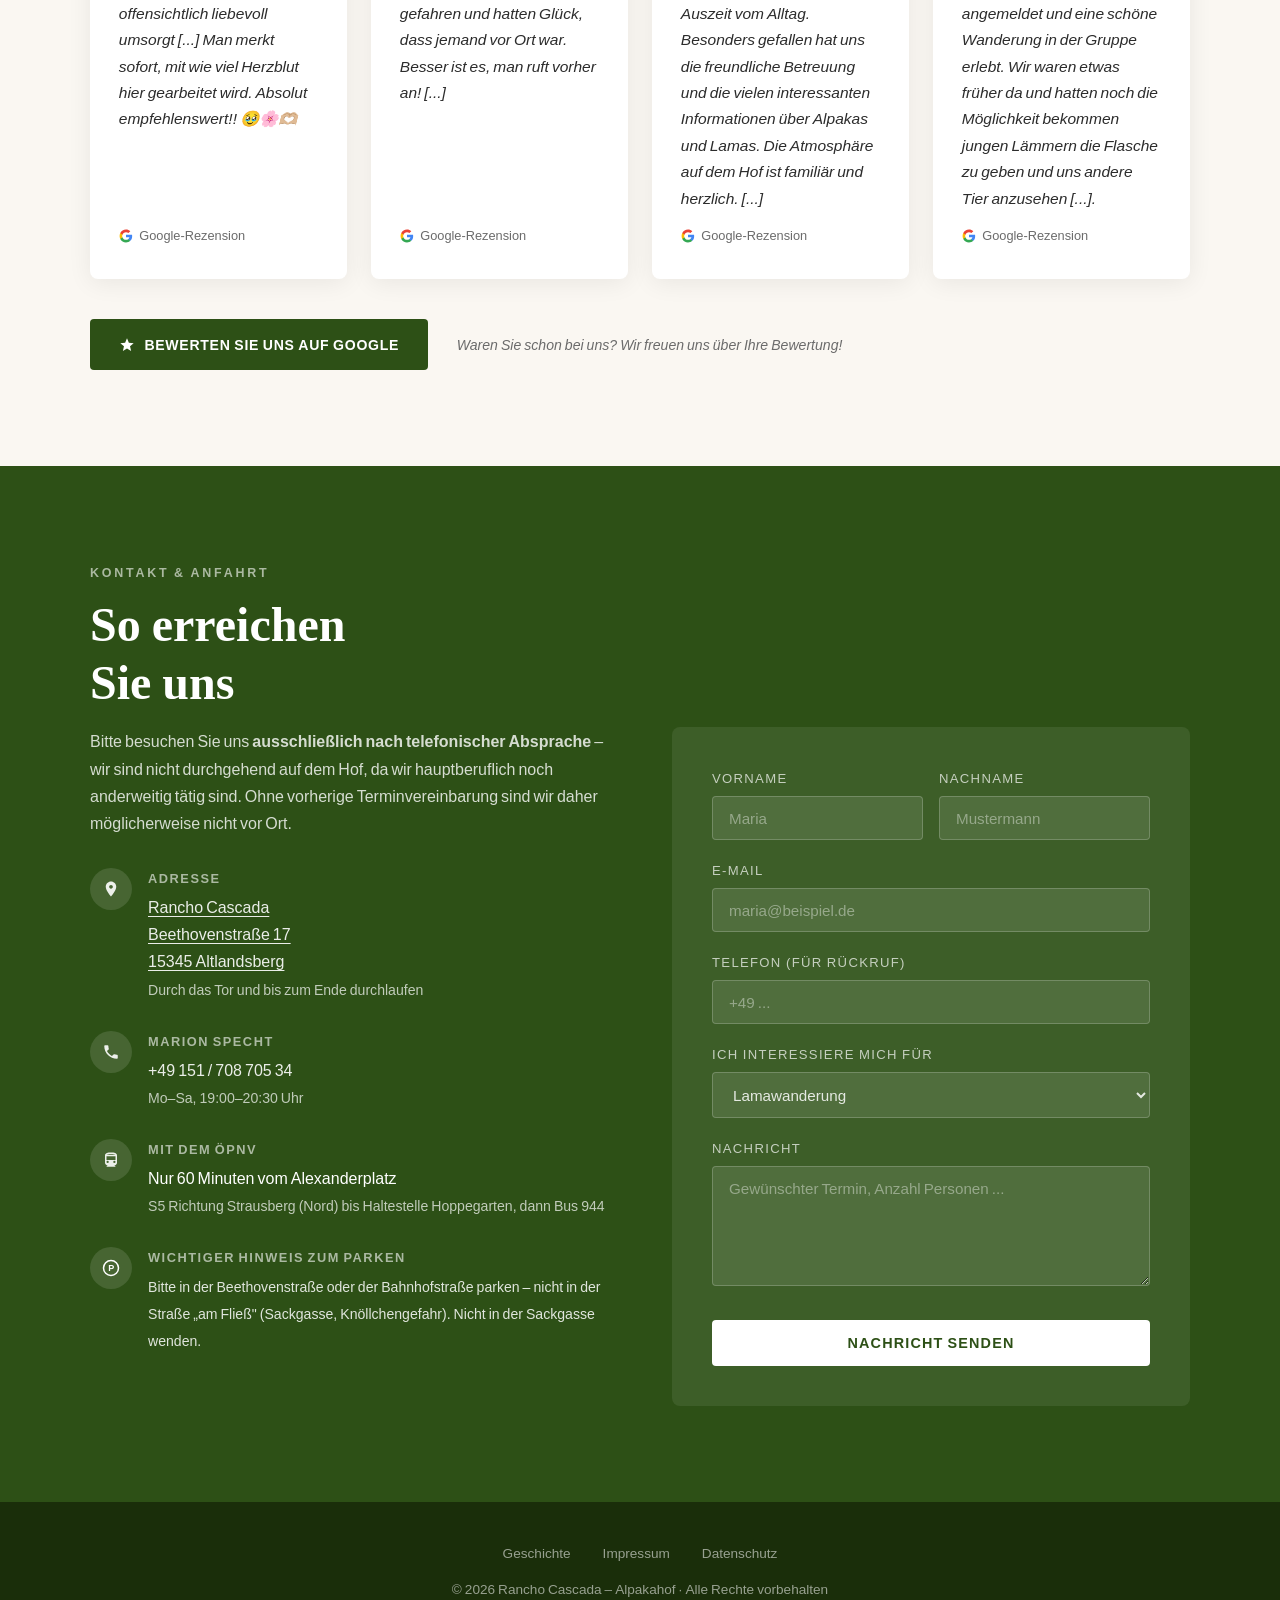
==== commit 9a33aa81: "update" ====
--- a/index.html
+++ b/index.html
@@ -618,22 +618,22 @@
     <div class="reviews-grid">
       <div class="review-card">
         <div class="review-stars" aria-label="5 von 5 Sternen">&#9733;&#9733;&#9733;&#9733;&#9733;</div>
-        <p class="review-text">Ein ganz tolles Erlebnis für unseren kleinen Sohn und uns!</p>
+        <p class="review-text">Ein wunderschöner Alpaka-Hof mit einer tollen Atmosphäre! Die Tiere sind super süß, ruhig und offensichtlich liebevoll umsorgt [...] Man merkt sofort, mit wie viel Herzblut hier gearbeitet wird. Absolut empfehlenswert!! 🥹🌸🫶🏼</p>
         <div class="review-source"><svg viewBox="0 0 24 24"><path fill="#4285F4" d="M22.56 12.25c0-.78-.07-1.53-.2-2.25H12v4.26h5.92c-.26 1.37-1.04 2.53-2.21 3.31v2.77h3.57c2.08-1.92 3.28-4.74 3.28-8.09z"/><path fill="#34A853" d="M12 23c2.97 0 5.46-.98 7.28-2.66l-3.57-2.77c-.98.66-2.23 1.06-3.71 1.06-2.86 0-5.29-1.93-6.16-4.53H2.18v2.84C3.99 20.53 7.7 23 12 23z"/><path fill="#FBBC05" d="M5.84 14.1c-.22-.66-.35-1.36-.35-2.1s.13-1.44.35-2.1V7.06H2.18C1.43 8.55 1 10.22 1 12s.43 3.45 1.18 4.94l3.66-2.84z"/><path fill="#EA4335" d="M12 5.38c1.62 0 3.06.56 4.21 1.64l3.15-3.15C17.45 2.09 14.97 1 12 1 7.7 1 3.99 3.47 2.18 7.06l3.66 2.84c.87-2.6 3.3-4.52 6.16-4.52z"/></svg>Google-Rezension</div>
       </div>
       <div class="review-card">
         <div class="review-stars" aria-label="5 von 5 Sternen">&#9733;&#9733;&#9733;&#9733;&#9733;</div>
-        <p class="review-text">Die Tiere sind unglaublich liebevoll, neugierig und bestens gepflegt.</p>
+        <p class="review-text">Ein wundervoller Ort, an dem man von Menschen und von Tieren liebevoll empfangen wird. Wir sind spontan vorbei gefahren und hatten Glück, dass jemand vor Ort war. Besser ist es, man ruft vorher an! [...]</p>
         <div class="review-source"><svg viewBox="0 0 24 24"><path fill="#4285F4" d="M22.56 12.25c0-.78-.07-1.53-.2-2.25H12v4.26h5.92c-.26 1.37-1.04 2.53-2.21 3.31v2.77h3.57c2.08-1.92 3.28-4.74 3.28-8.09z"/><path fill="#34A853" d="M12 23c2.97 0 5.46-.98 7.28-2.66l-3.57-2.77c-.98.66-2.23 1.06-3.71 1.06-2.86 0-5.29-1.93-6.16-4.53H2.18v2.84C3.99 20.53 7.7 23 12 23z"/><path fill="#FBBC05" d="M5.84 14.1c-.22-.66-.35-1.36-.35-2.1s.13-1.44.35-2.1V7.06H2.18C1.43 8.55 1 10.22 1 12s.43 3.45 1.18 4.94l3.66-2.84z"/><path fill="#EA4335" d="M12 5.38c1.62 0 3.06.56 4.21 1.64l3.15-3.15C17.45 2.09 14.97 1 12 1 7.7 1 3.99 3.47 2.18 7.06l3.66 2.84c.87-2.6 3.3-4.52 6.16-4.52z"/></svg>Google-Rezension</div>
       </div>
       <div class="review-card">
         <div class="review-stars" aria-label="5 von 5 Sternen">&#9733;&#9733;&#9733;&#9733;&#9733;</div>
-        <p class="review-text">Insgesamt eine sehr schöne Erfahrung und ein wunderbarer Ausflug.</p>
+        <p class="review-text">[...] Die Wanderung durch die schöne Natur rund um Altlandsberg war sehr entspannend und eine tolle Auszeit vom Alltag. Besonders gefallen hat uns die freundliche Betreuung und die vielen interessanten Informationen über Alpakas und Lamas. Die Atmosphäre auf dem Hof ist familiär und herzlich. [...]</p>
         <div class="review-source"><svg viewBox="0 0 24 24"><path fill="#4285F4" d="M22.56 12.25c0-.78-.07-1.53-.2-2.25H12v4.26h5.92c-.26 1.37-1.04 2.53-2.21 3.31v2.77h3.57c2.08-1.92 3.28-4.74 3.28-8.09z"/><path fill="#34A853" d="M12 23c2.97 0 5.46-.98 7.28-2.66l-3.57-2.77c-.98.66-2.23 1.06-3.71 1.06-2.86 0-5.29-1.93-6.16-4.53H2.18v2.84C3.99 20.53 7.7 23 12 23z"/><path fill="#FBBC05" d="M5.84 14.1c-.22-.66-.35-1.36-.35-2.1s.13-1.44.35-2.1V7.06H2.18C1.43 8.55 1 10.22 1 12s.43 3.45 1.18 4.94l3.66-2.84z"/><path fill="#EA4335" d="M12 5.38c1.62 0 3.06.56 4.21 1.64l3.15-3.15C17.45 2.09 14.97 1 12 1 7.7 1 3.99 3.47 2.18 7.06l3.66 2.84c.87-2.6 3.3-4.52 6.16-4.52z"/></svg>Google-Rezension</div>
       </div>
       <div class="review-card">
         <div class="review-stars" aria-label="5 von 5 Sternen">&#9733;&#9733;&#9733;&#9733;&#9733;</div>
-        <p class="review-text">Ein wunderschöner Alpaka-Hof mit einer tollen Atmosphäre! Die Tiere sind super süß, ruhig und offensichtlich liebevoll umsorgt&hellip; Man merkt sofort, mit wie viel Herzblut hier gearbeitet wird. Absolut empfehlenswert!! 🥹🌸🫶🏼</p>
+        <p class="review-text">Meine Freundin und ich haben uns am letzten Freitag spontan für Samstag für eine Alpaka-Wanderung angemeldet und eine schöne Wanderung in der Gruppe erlebt. Wir waren etwas früher da und hatten noch die Möglichkeit bekommen jungen Lämmern die Flasche zu geben und uns andere Tier anzusehen [...].</p>
         <div class="review-source"><svg viewBox="0 0 24 24"><path fill="#4285F4" d="M22.56 12.25c0-.78-.07-1.53-.2-2.25H12v4.26h5.92c-.26 1.37-1.04 2.53-2.21 3.31v2.77h3.57c2.08-1.92 3.28-4.74 3.28-8.09z"/><path fill="#34A853" d="M12 23c2.97 0 5.46-.98 7.28-2.66l-3.57-2.77c-.98.66-2.23 1.06-3.71 1.06-2.86 0-5.29-1.93-6.16-4.53H2.18v2.84C3.99 20.53 7.7 23 12 23z"/><path fill="#FBBC05" d="M5.84 14.1c-.22-.66-.35-1.36-.35-2.1s.13-1.44.35-2.1V7.06H2.18C1.43 8.55 1 10.22 1 12s.43 3.45 1.18 4.94l3.66-2.84z"/><path fill="#EA4335" d="M12 5.38c1.62 0 3.06.56 4.21 1.64l3.15-3.15C17.45 2.09 14.97 1 12 1 7.7 1 3.99 3.47 2.18 7.06l3.66 2.84c.87-2.6 3.3-4.52 6.16-4.52z"/></svg>Google-Rezension</div>
       </div>
     </div>
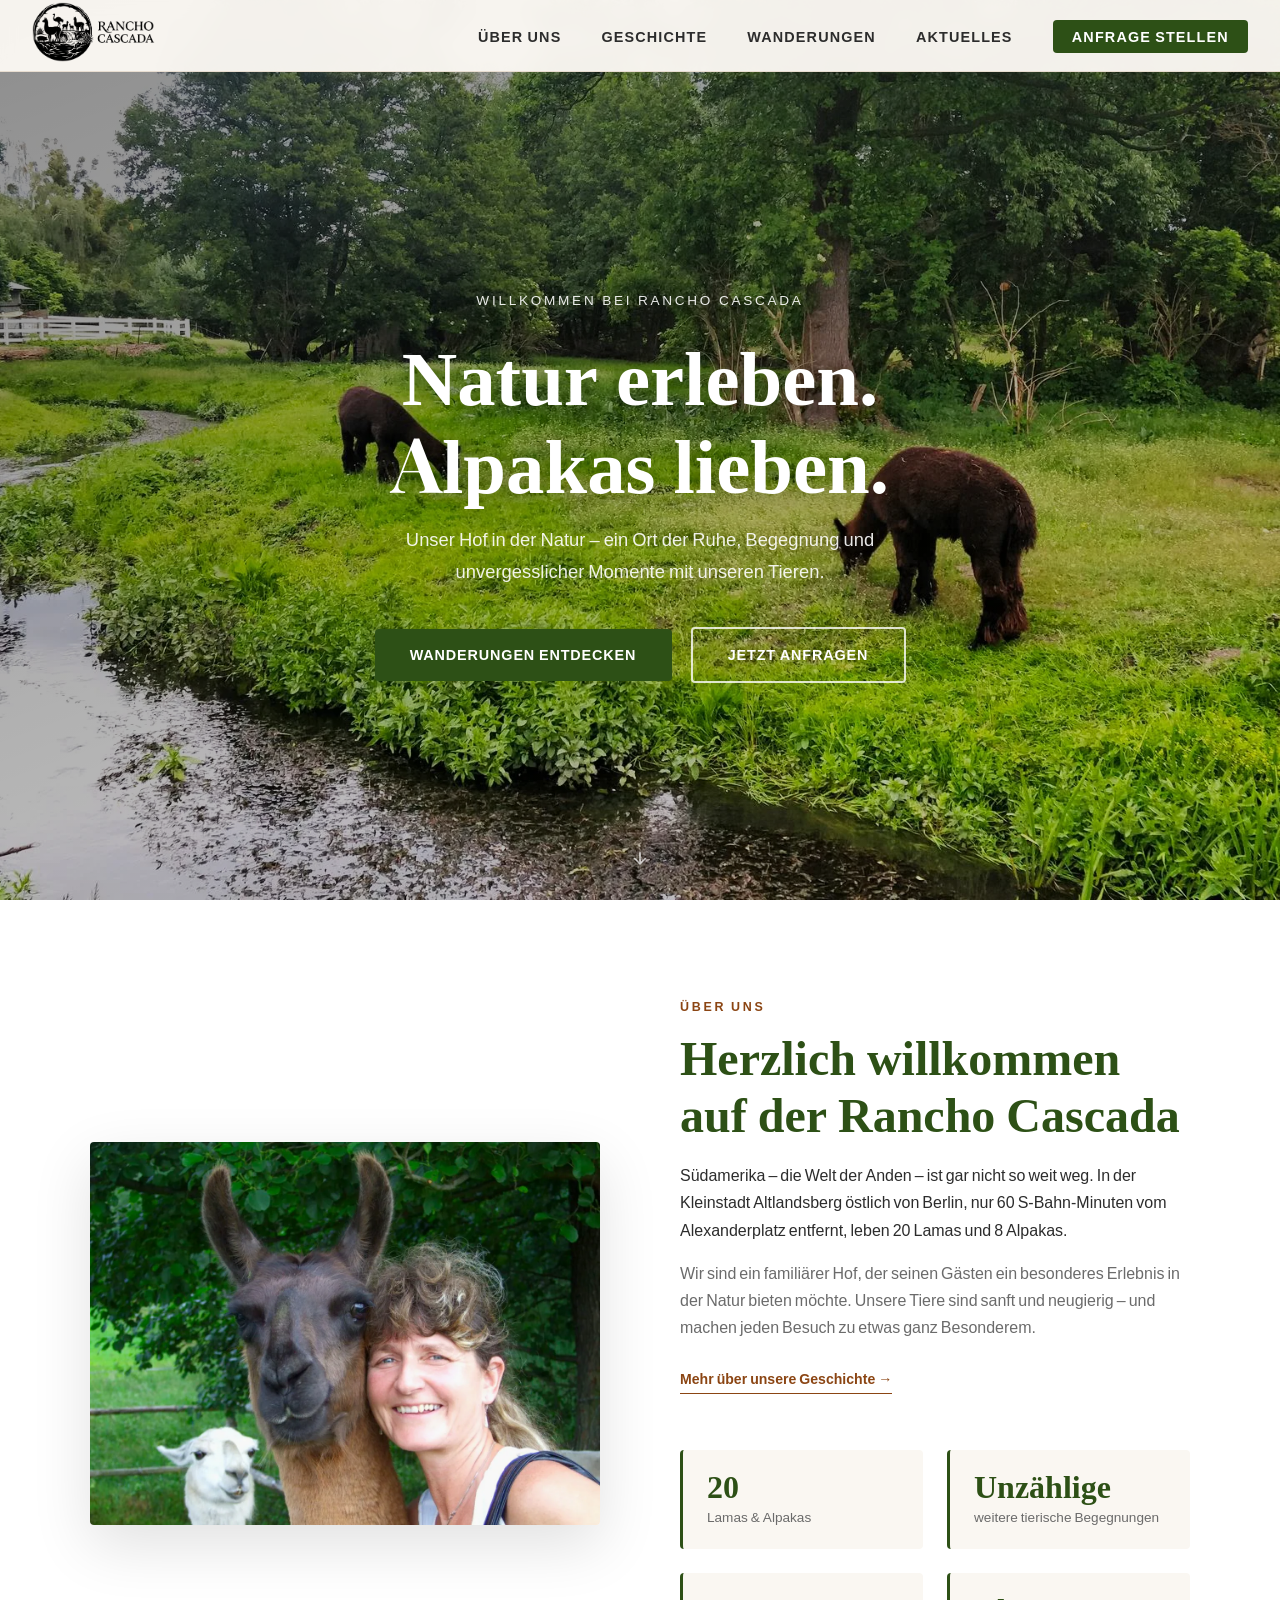
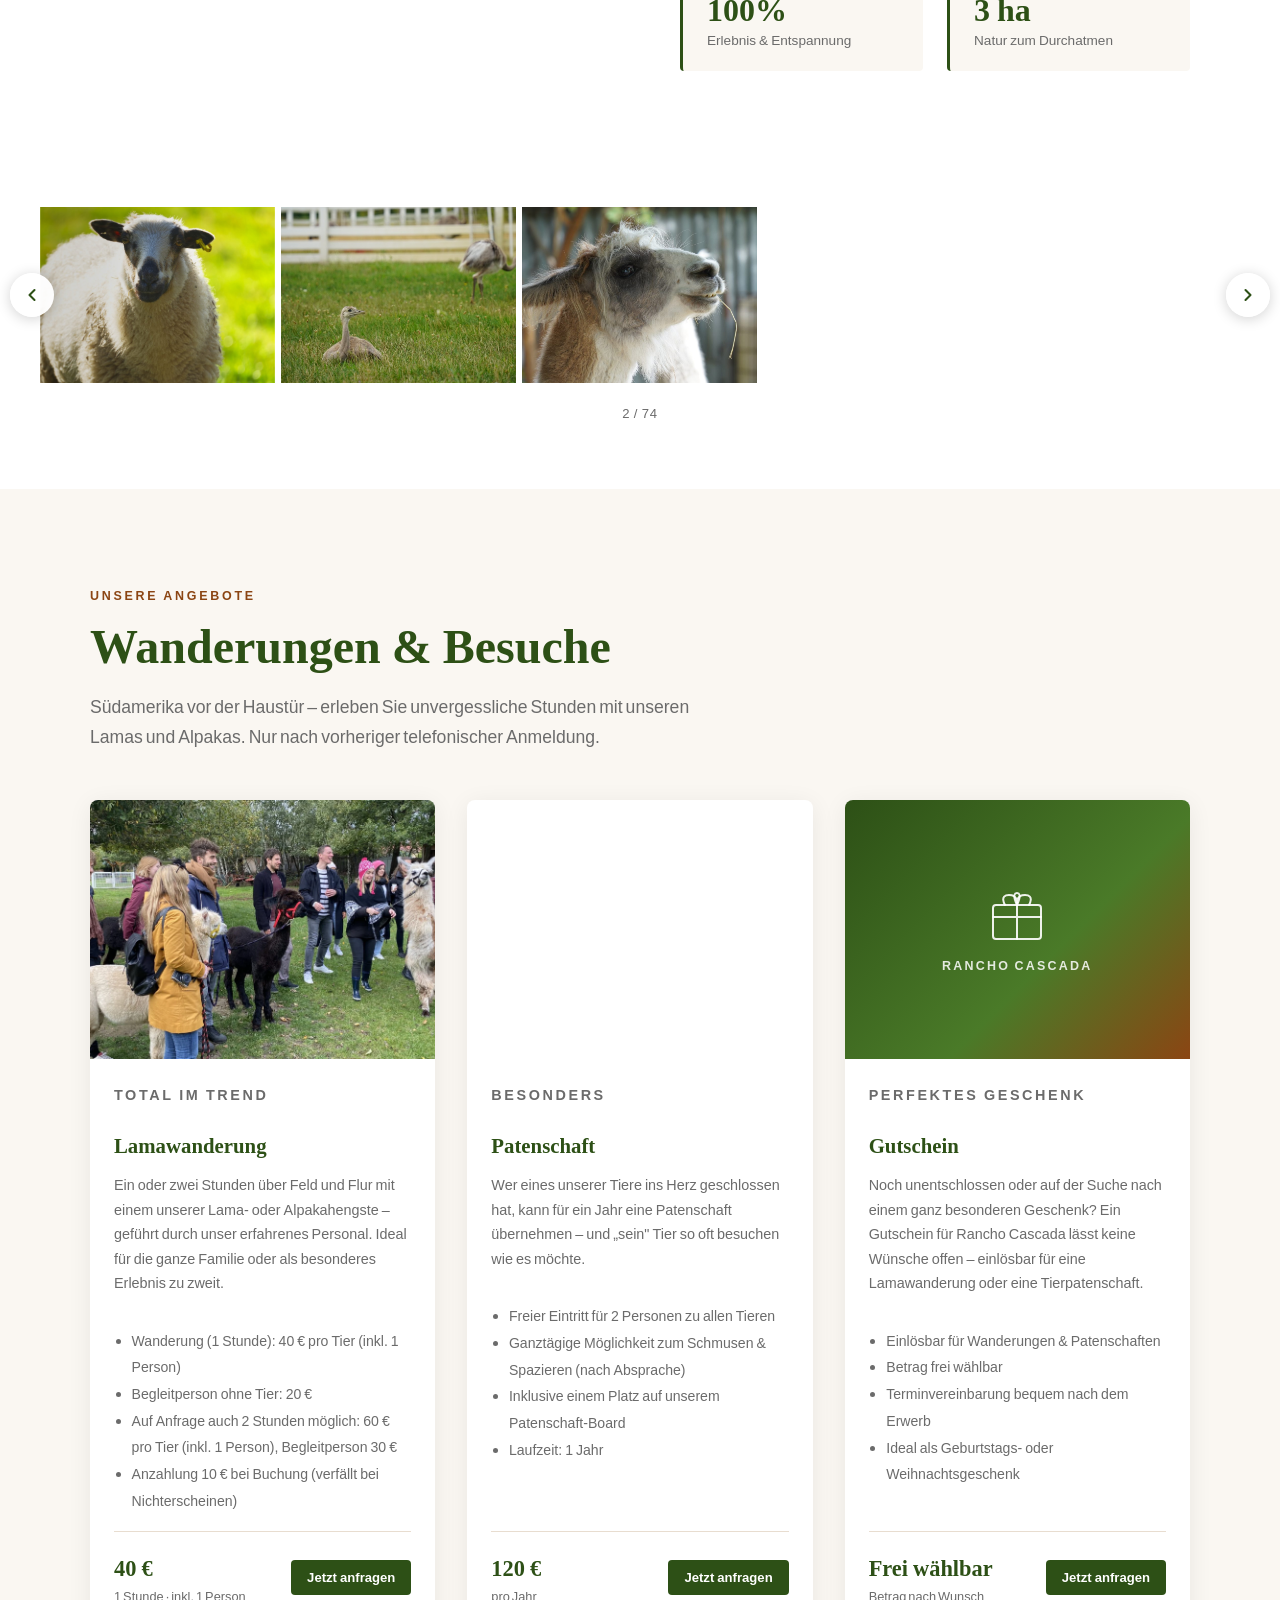
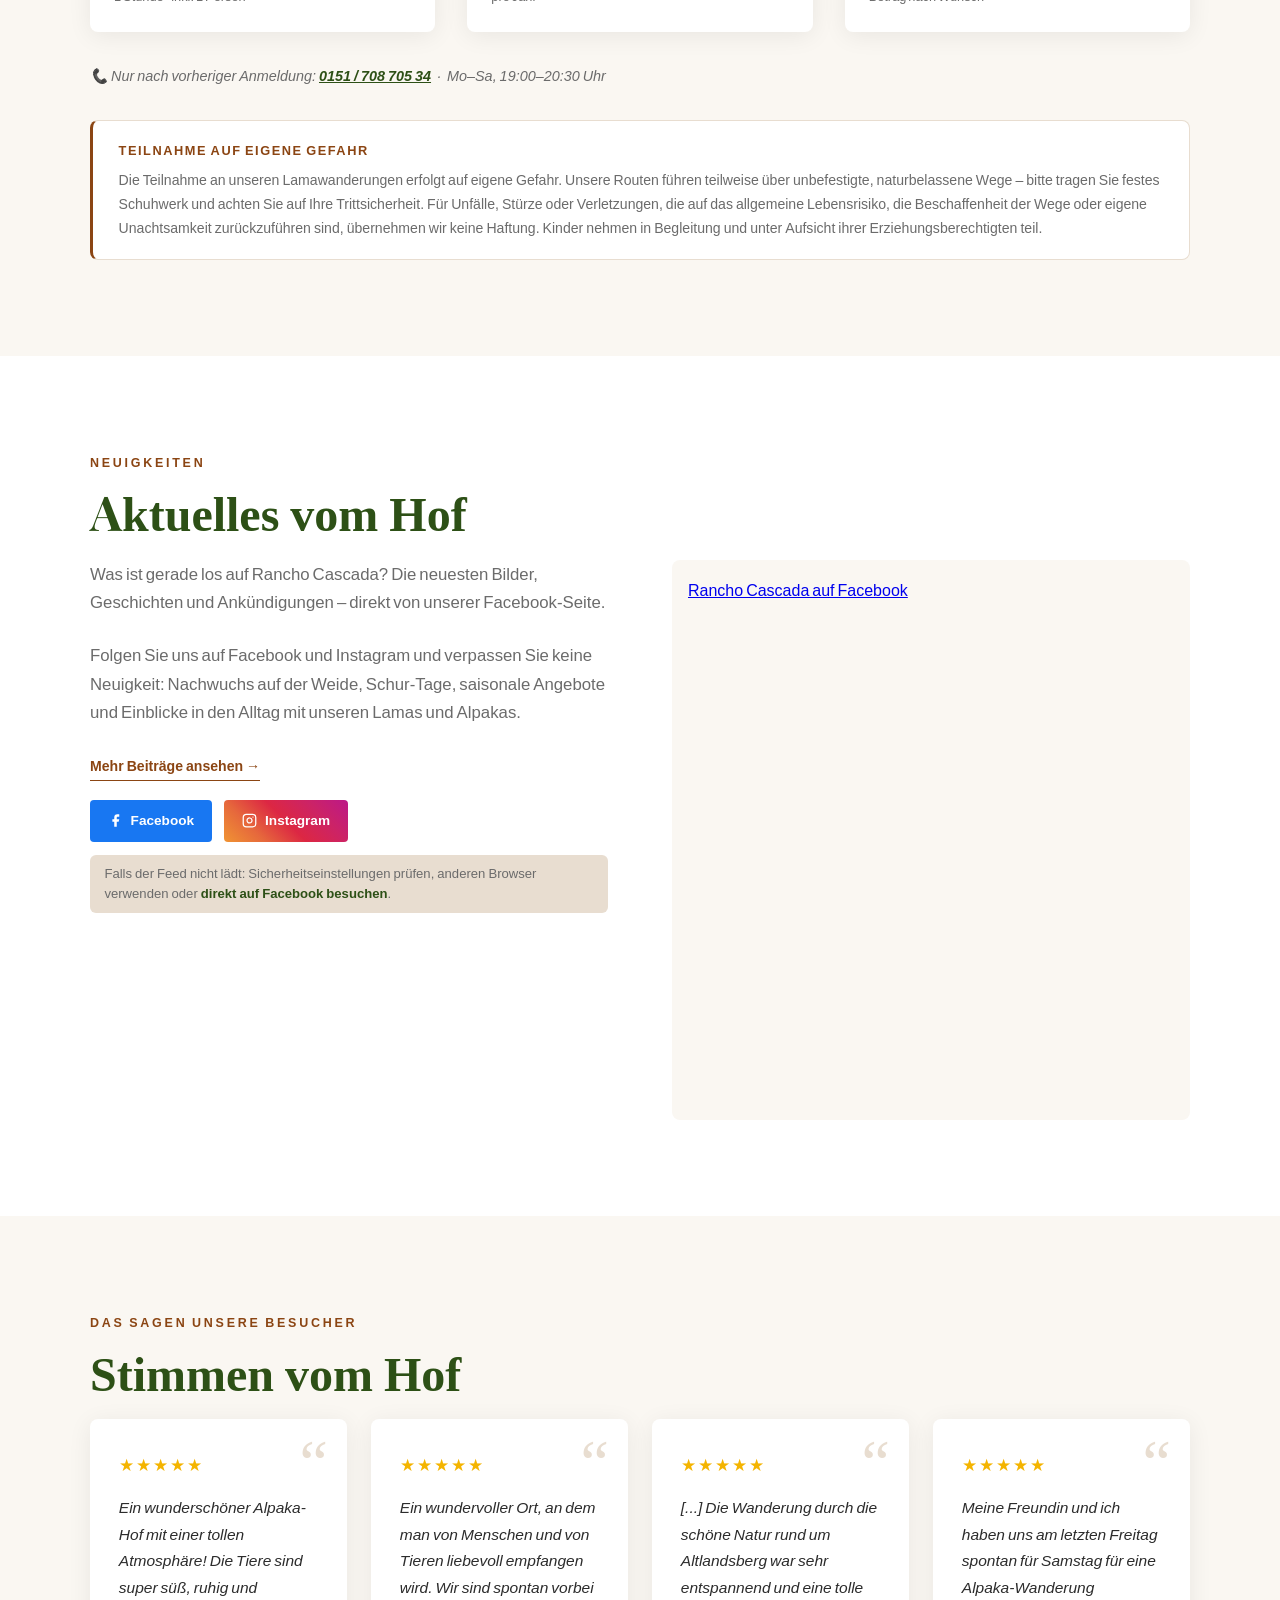
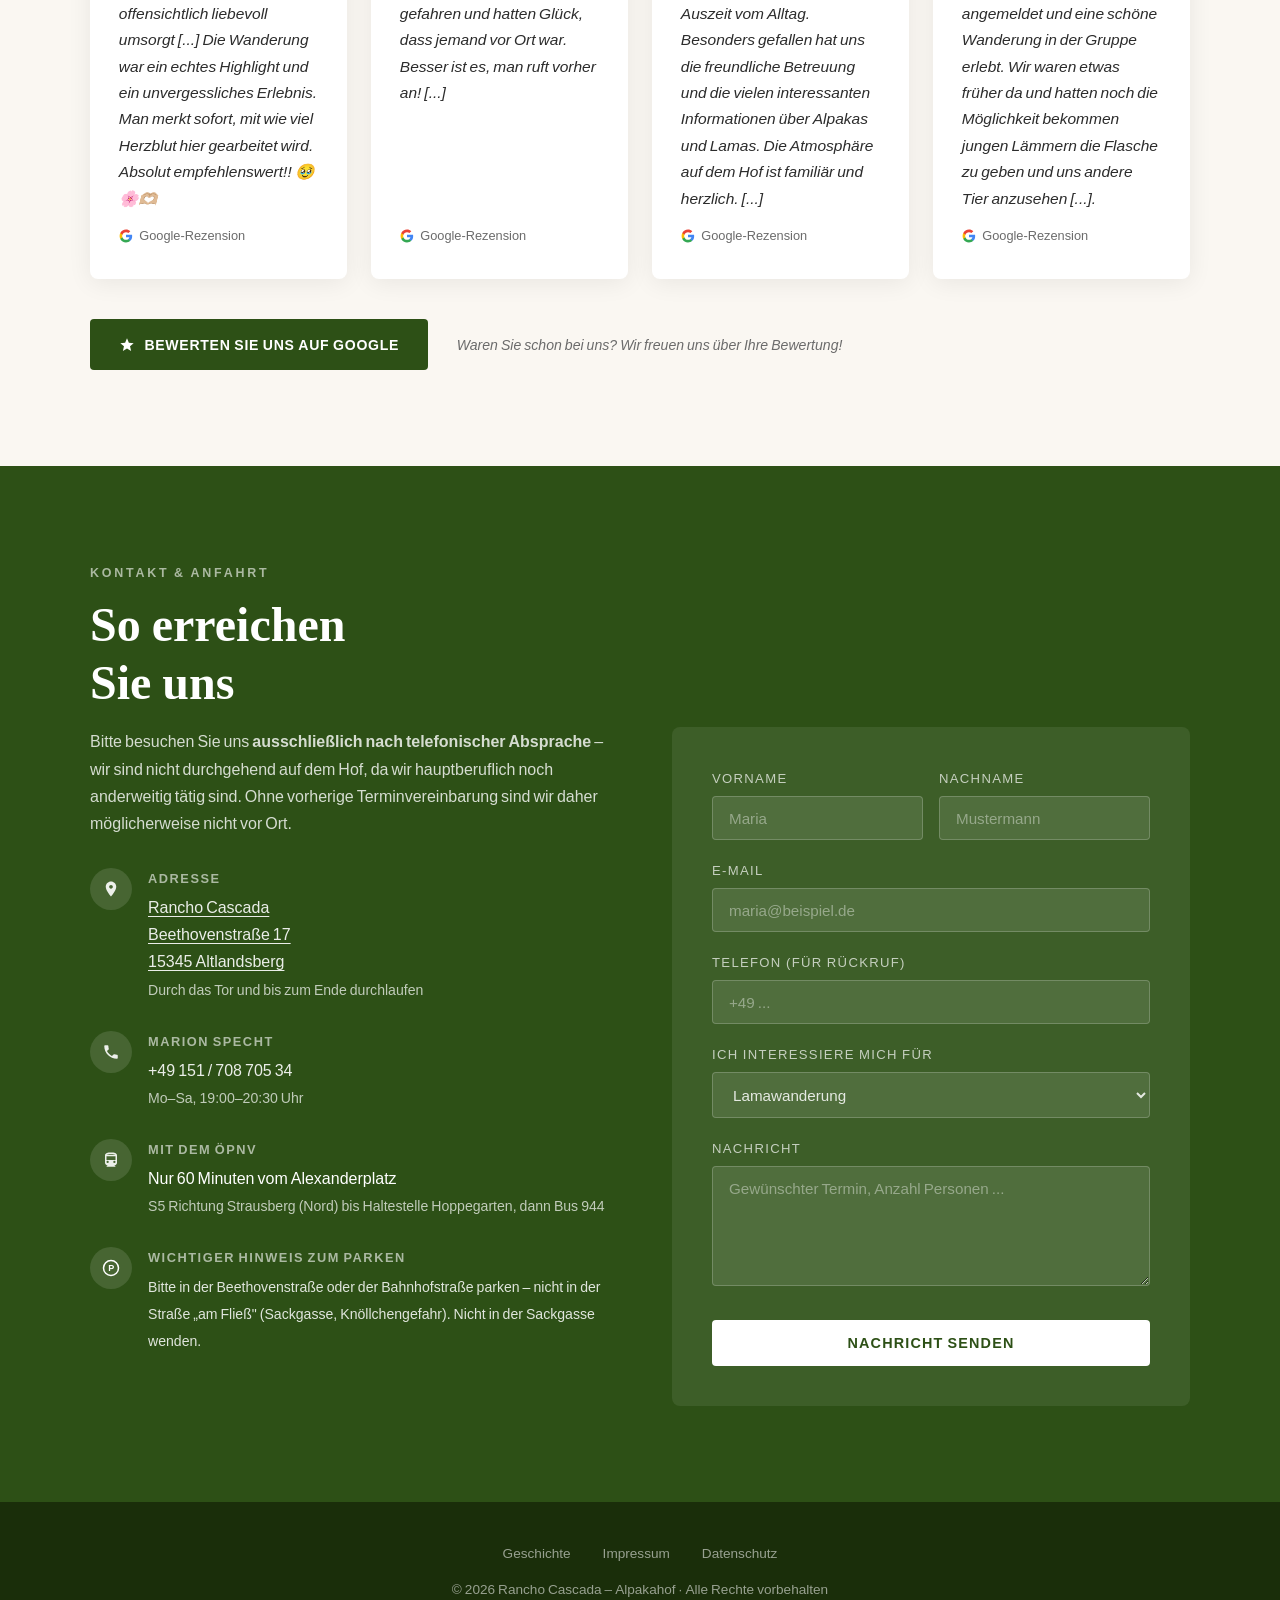
==== commit ee041dc2: "Update" ====
--- a/index.html
+++ b/index.html
@@ -618,7 +618,7 @@
     <div class="reviews-grid">
       <div class="review-card">
         <div class="review-stars" aria-label="5 von 5 Sternen">&#9733;&#9733;&#9733;&#9733;&#9733;</div>
-        <p class="review-text">Ein wunderschöner Alpaka-Hof mit einer tollen Atmosphäre! Die Tiere sind super süß, ruhig und offensichtlich liebevoll umsorgt [...] Man merkt sofort, mit wie viel Herzblut hier gearbeitet wird. Absolut empfehlenswert!! 🥹🌸🫶🏼</p>
+        <p class="review-text">Ein wunderschöner Alpaka-Hof mit einer tollen Atmosphäre! Die Tiere sind super süß, ruhig und offensichtlich liebevoll umsorgt [...] Die Wanderung war ein echtes Highlight und ein unvergessliches Erlebnis. Man merkt sofort, mit wie viel Herzblut hier gearbeitet wird. Absolut empfehlenswert!! 🥹🌸🫶🏼</p>
         <div class="review-source"><svg viewBox="0 0 24 24"><path fill="#4285F4" d="M22.56 12.25c0-.78-.07-1.53-.2-2.25H12v4.26h5.92c-.26 1.37-1.04 2.53-2.21 3.31v2.77h3.57c2.08-1.92 3.28-4.74 3.28-8.09z"/><path fill="#34A853" d="M12 23c2.97 0 5.46-.98 7.28-2.66l-3.57-2.77c-.98.66-2.23 1.06-3.71 1.06-2.86 0-5.29-1.93-6.16-4.53H2.18v2.84C3.99 20.53 7.7 23 12 23z"/><path fill="#FBBC05" d="M5.84 14.1c-.22-.66-.35-1.36-.35-2.1s.13-1.44.35-2.1V7.06H2.18C1.43 8.55 1 10.22 1 12s.43 3.45 1.18 4.94l3.66-2.84z"/><path fill="#EA4335" d="M12 5.38c1.62 0 3.06.56 4.21 1.64l3.15-3.15C17.45 2.09 14.97 1 12 1 7.7 1 3.99 3.47 2.18 7.06l3.66 2.84c.87-2.6 3.3-4.52 6.16-4.52z"/></svg>Google-Rezension</div>
       </div>
       <div class="review-card">
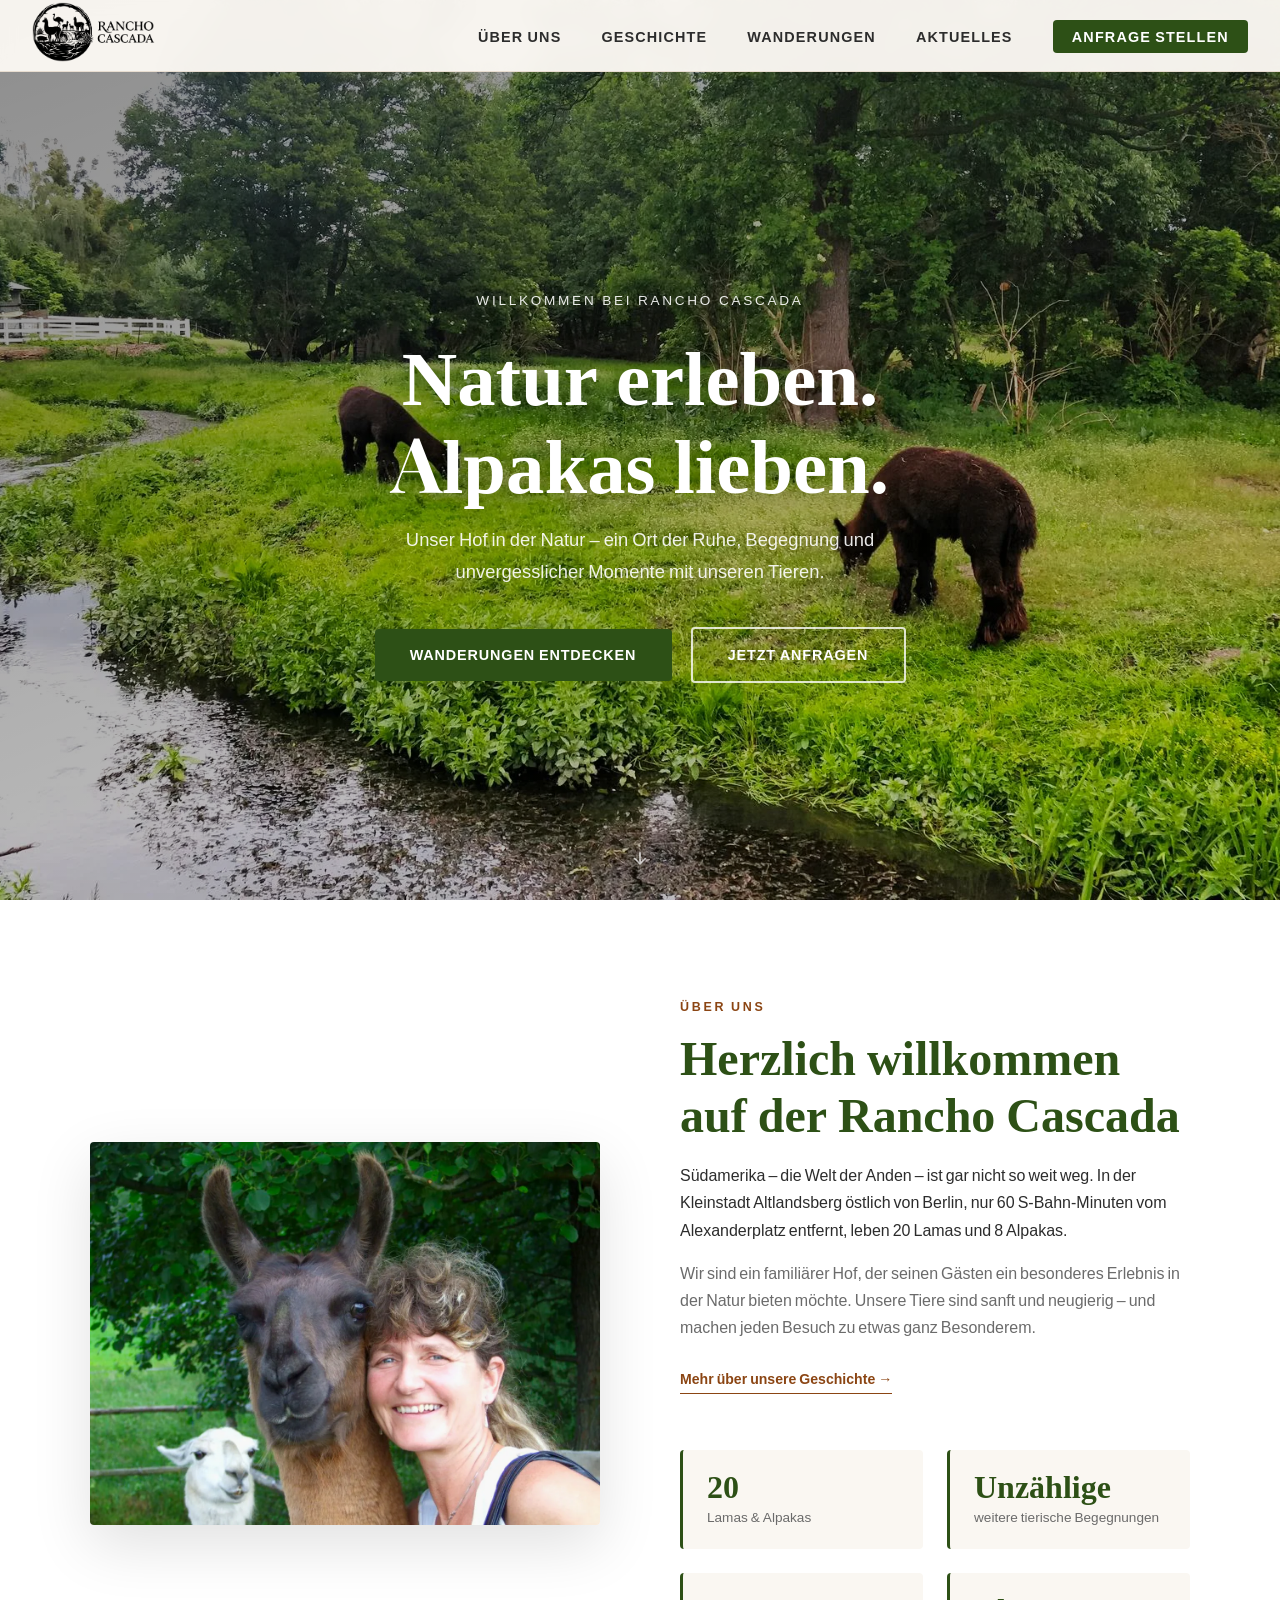
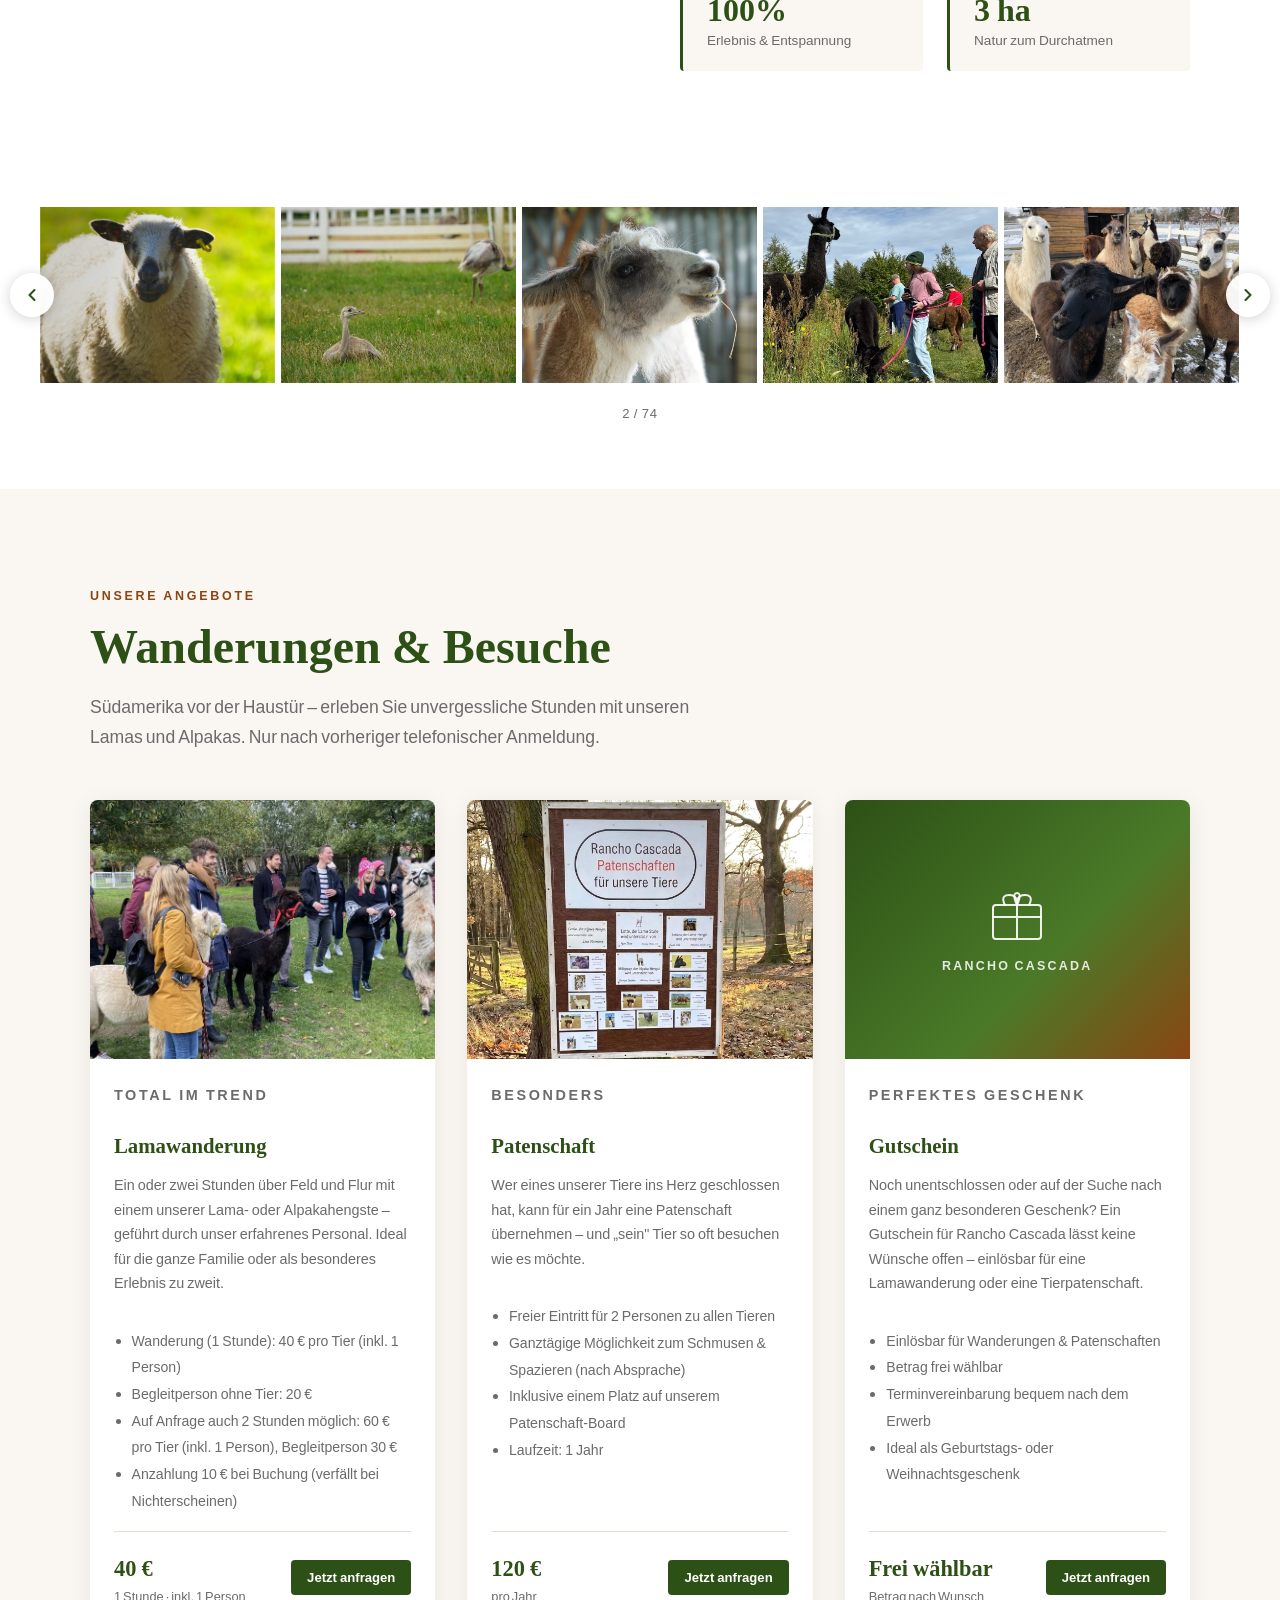
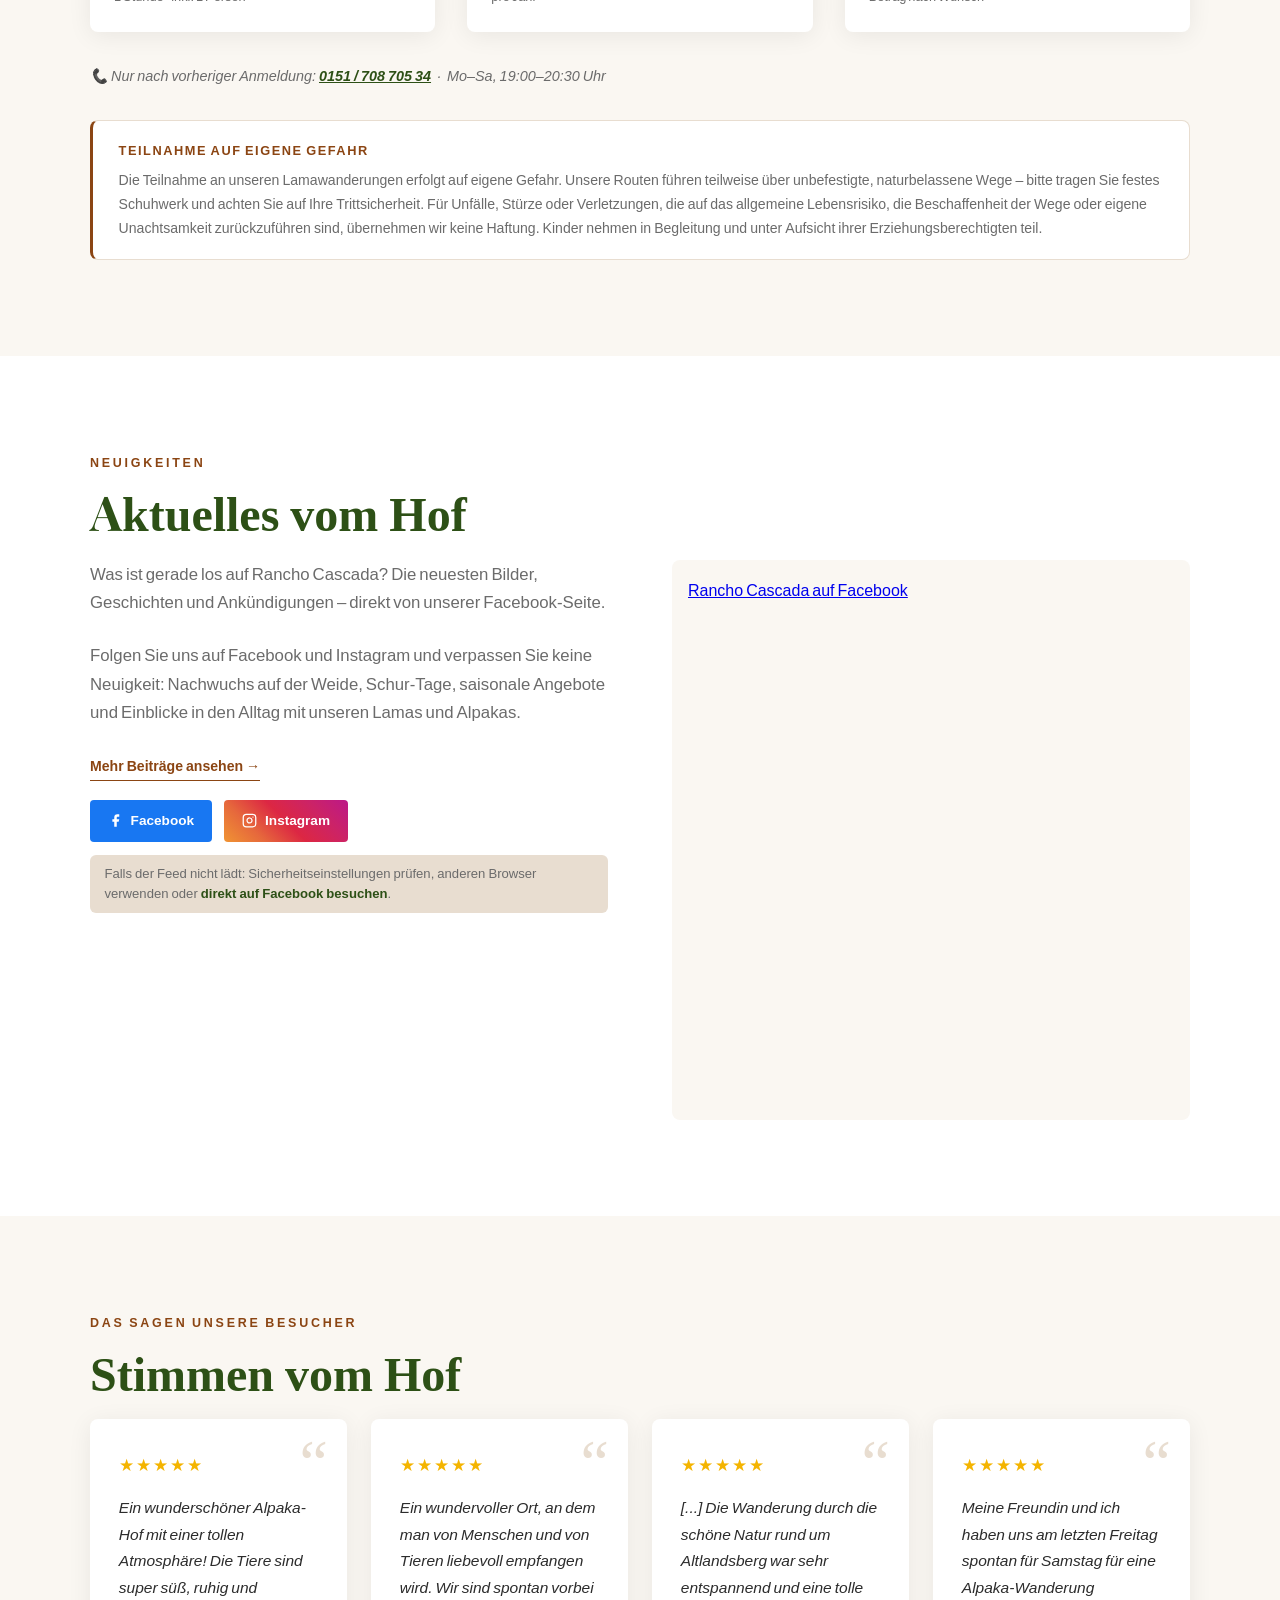
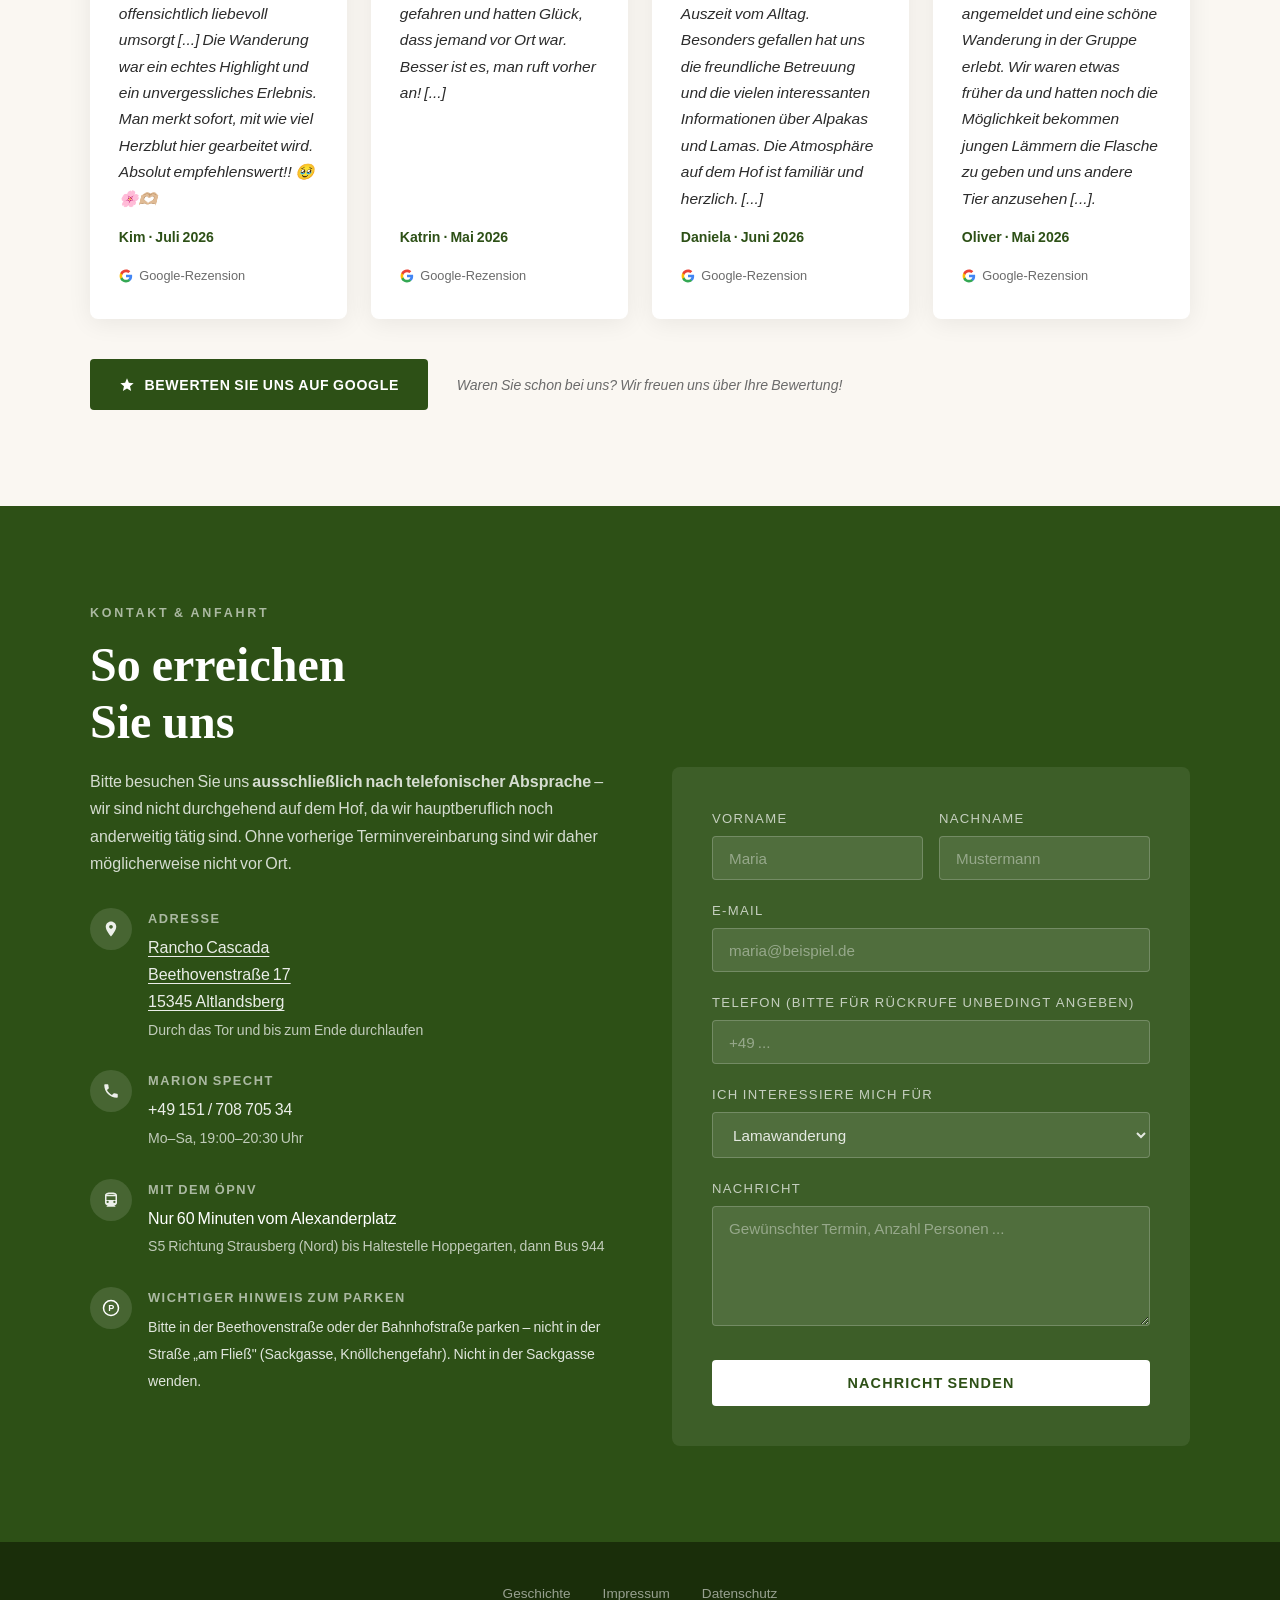
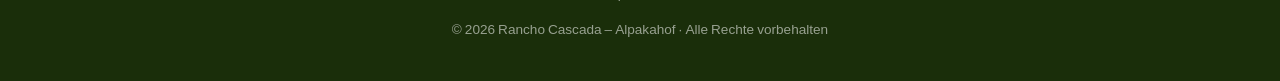
==== commit a30a671f: "Update index.html" ====
--- a/index.html
+++ b/index.html
@@ -185,7 +185,8 @@
     .review-card::before { content: '\201C'; font-family: 'Playfair Display', serif; font-size: 4rem; color: var(--beige); position: absolute; top: 0.4rem; right: 1.2rem; line-height: 1; }
     .review-stars { color: #F4B400; font-size: 1.05rem; letter-spacing: 2px; }
     .review-text { font-size: 0.97rem; color: var(--text); line-height: 1.7; font-style: italic; flex: 1; }
-    .review-source { font-size: 0.8rem; color: var(--text-light); display: flex; align-items: center; gap: 0.4rem; }
+    .review-author { font-size: 0.88rem; font-weight: 700; color: var(--green); }
+    .review-source { font-size: 0.8rem; color: var(--text-light); display: flex; align-items: center; gap: 0.4rem; margin-top: 0.1rem; }
     .review-source svg { width: 14px; height: 14px; }
     .reviews-cta { margin-top: 2.5rem; display: flex; align-items: center; gap: 1.8rem; flex-wrap: wrap; }
     .btn-google { display: inline-flex; align-items: center; gap: 0.6rem; padding: 0.85rem 1.8rem; border-radius: 4px; background: var(--green); color: var(--white); font-size: 0.88rem; font-weight: 700; letter-spacing: 0.05em; text-transform: uppercase; text-decoration: none; transition: background 0.2s, transform 0.2s; }
@@ -619,21 +620,25 @@
       <div class="review-card">
         <div class="review-stars" aria-label="5 von 5 Sternen">&#9733;&#9733;&#9733;&#9733;&#9733;</div>
         <p class="review-text">Ein wunderschöner Alpaka-Hof mit einer tollen Atmosphäre! Die Tiere sind super süß, ruhig und offensichtlich liebevoll umsorgt [...] Die Wanderung war ein echtes Highlight und ein unvergessliches Erlebnis. Man merkt sofort, mit wie viel Herzblut hier gearbeitet wird. Absolut empfehlenswert!! 🥹🌸🫶🏼</p>
+        <div class="review-author">Kim · Juli 2026</div>
         <div class="review-source"><svg viewBox="0 0 24 24"><path fill="#4285F4" d="M22.56 12.25c0-.78-.07-1.53-.2-2.25H12v4.26h5.92c-.26 1.37-1.04 2.53-2.21 3.31v2.77h3.57c2.08-1.92 3.28-4.74 3.28-8.09z"/><path fill="#34A853" d="M12 23c2.97 0 5.46-.98 7.28-2.66l-3.57-2.77c-.98.66-2.23 1.06-3.71 1.06-2.86 0-5.29-1.93-6.16-4.53H2.18v2.84C3.99 20.53 7.7 23 12 23z"/><path fill="#FBBC05" d="M5.84 14.1c-.22-.66-.35-1.36-.35-2.1s.13-1.44.35-2.1V7.06H2.18C1.43 8.55 1 10.22 1 12s.43 3.45 1.18 4.94l3.66-2.84z"/><path fill="#EA4335" d="M12 5.38c1.62 0 3.06.56 4.21 1.64l3.15-3.15C17.45 2.09 14.97 1 12 1 7.7 1 3.99 3.47 2.18 7.06l3.66 2.84c.87-2.6 3.3-4.52 6.16-4.52z"/></svg>Google-Rezension</div>
       </div>
       <div class="review-card">
         <div class="review-stars" aria-label="5 von 5 Sternen">&#9733;&#9733;&#9733;&#9733;&#9733;</div>
         <p class="review-text">Ein wundervoller Ort, an dem man von Menschen und von Tieren liebevoll empfangen wird. Wir sind spontan vorbei gefahren und hatten Glück, dass jemand vor Ort war. Besser ist es, man ruft vorher an! [...]</p>
+        <div class="review-author">Katrin · Mai 2026</div>
         <div class="review-source"><svg viewBox="0 0 24 24"><path fill="#4285F4" d="M22.56 12.25c0-.78-.07-1.53-.2-2.25H12v4.26h5.92c-.26 1.37-1.04 2.53-2.21 3.31v2.77h3.57c2.08-1.92 3.28-4.74 3.28-8.09z"/><path fill="#34A853" d="M12 23c2.97 0 5.46-.98 7.28-2.66l-3.57-2.77c-.98.66-2.23 1.06-3.71 1.06-2.86 0-5.29-1.93-6.16-4.53H2.18v2.84C3.99 20.53 7.7 23 12 23z"/><path fill="#FBBC05" d="M5.84 14.1c-.22-.66-.35-1.36-.35-2.1s.13-1.44.35-2.1V7.06H2.18C1.43 8.55 1 10.22 1 12s.43 3.45 1.18 4.94l3.66-2.84z"/><path fill="#EA4335" d="M12 5.38c1.62 0 3.06.56 4.21 1.64l3.15-3.15C17.45 2.09 14.97 1 12 1 7.7 1 3.99 3.47 2.18 7.06l3.66 2.84c.87-2.6 3.3-4.52 6.16-4.52z"/></svg>Google-Rezension</div>
       </div>
       <div class="review-card">
         <div class="review-stars" aria-label="5 von 5 Sternen">&#9733;&#9733;&#9733;&#9733;&#9733;</div>
         <p class="review-text">[...] Die Wanderung durch die schöne Natur rund um Altlandsberg war sehr entspannend und eine tolle Auszeit vom Alltag. Besonders gefallen hat uns die freundliche Betreuung und die vielen interessanten Informationen über Alpakas und Lamas. Die Atmosphäre auf dem Hof ist familiär und herzlich. [...]</p>
+        <div class="review-author">Daniela · Juni 2026</div>
         <div class="review-source"><svg viewBox="0 0 24 24"><path fill="#4285F4" d="M22.56 12.25c0-.78-.07-1.53-.2-2.25H12v4.26h5.92c-.26 1.37-1.04 2.53-2.21 3.31v2.77h3.57c2.08-1.92 3.28-4.74 3.28-8.09z"/><path fill="#34A853" d="M12 23c2.97 0 5.46-.98 7.28-2.66l-3.57-2.77c-.98.66-2.23 1.06-3.71 1.06-2.86 0-5.29-1.93-6.16-4.53H2.18v2.84C3.99 20.53 7.7 23 12 23z"/><path fill="#FBBC05" d="M5.84 14.1c-.22-.66-.35-1.36-.35-2.1s.13-1.44.35-2.1V7.06H2.18C1.43 8.55 1 10.22 1 12s.43 3.45 1.18 4.94l3.66-2.84z"/><path fill="#EA4335" d="M12 5.38c1.62 0 3.06.56 4.21 1.64l3.15-3.15C17.45 2.09 14.97 1 12 1 7.7 1 3.99 3.47 2.18 7.06l3.66 2.84c.87-2.6 3.3-4.52 6.16-4.52z"/></svg>Google-Rezension</div>
       </div>
       <div class="review-card">
         <div class="review-stars" aria-label="5 von 5 Sternen">&#9733;&#9733;&#9733;&#9733;&#9733;</div>
         <p class="review-text">Meine Freundin und ich haben uns am letzten Freitag spontan für Samstag für eine Alpaka-Wanderung angemeldet und eine schöne Wanderung in der Gruppe erlebt. Wir waren etwas früher da und hatten noch die Möglichkeit bekommen jungen Lämmern die Flasche zu geben und uns andere Tier anzusehen [...].</p>
+        <div class="review-author">Oliver · Mai 2026</div>
         <div class="review-source"><svg viewBox="0 0 24 24"><path fill="#4285F4" d="M22.56 12.25c0-.78-.07-1.53-.2-2.25H12v4.26h5.92c-.26 1.37-1.04 2.53-2.21 3.31v2.77h3.57c2.08-1.92 3.28-4.74 3.28-8.09z"/><path fill="#34A853" d="M12 23c2.97 0 5.46-.98 7.28-2.66l-3.57-2.77c-.98.66-2.23 1.06-3.71 1.06-2.86 0-5.29-1.93-6.16-4.53H2.18v2.84C3.99 20.53 7.7 23 12 23z"/><path fill="#FBBC05" d="M5.84 14.1c-.22-.66-.35-1.36-.35-2.1s.13-1.44.35-2.1V7.06H2.18C1.43 8.55 1 10.22 1 12s.43 3.45 1.18 4.94l3.66-2.84z"/><path fill="#EA4335" d="M12 5.38c1.62 0 3.06.56 4.21 1.64l3.15-3.15C17.45 2.09 14.97 1 12 1 7.7 1 3.99 3.47 2.18 7.06l3.66 2.84c.87-2.6 3.3-4.52 6.16-4.52z"/></svg>Google-Rezension</div>
       </div>
     </div>
@@ -679,7 +684,7 @@
             <div class="form-group"><label>Nachname</label><input type="text" name="nachname" placeholder="Mustermann" required></div>
           </div>
           <div class="form-group"><label>E-Mail</label><input type="email" name="email" placeholder="maria@beispiel.de" required></div>
-          <div class="form-group"><label>Telefon (für Rückruf)</label><input type="tel" name="telefon" placeholder="+49 ..."></div>
+          <div class="form-group"><label>Telefon (bitte für Rückrufe unbedingt angeben)</label><input type="tel" name="telefon" placeholder="+49 ..."></div>
           <div class="form-group">
             <label>Ich interessiere mich für</label>
             <select name="betreff">
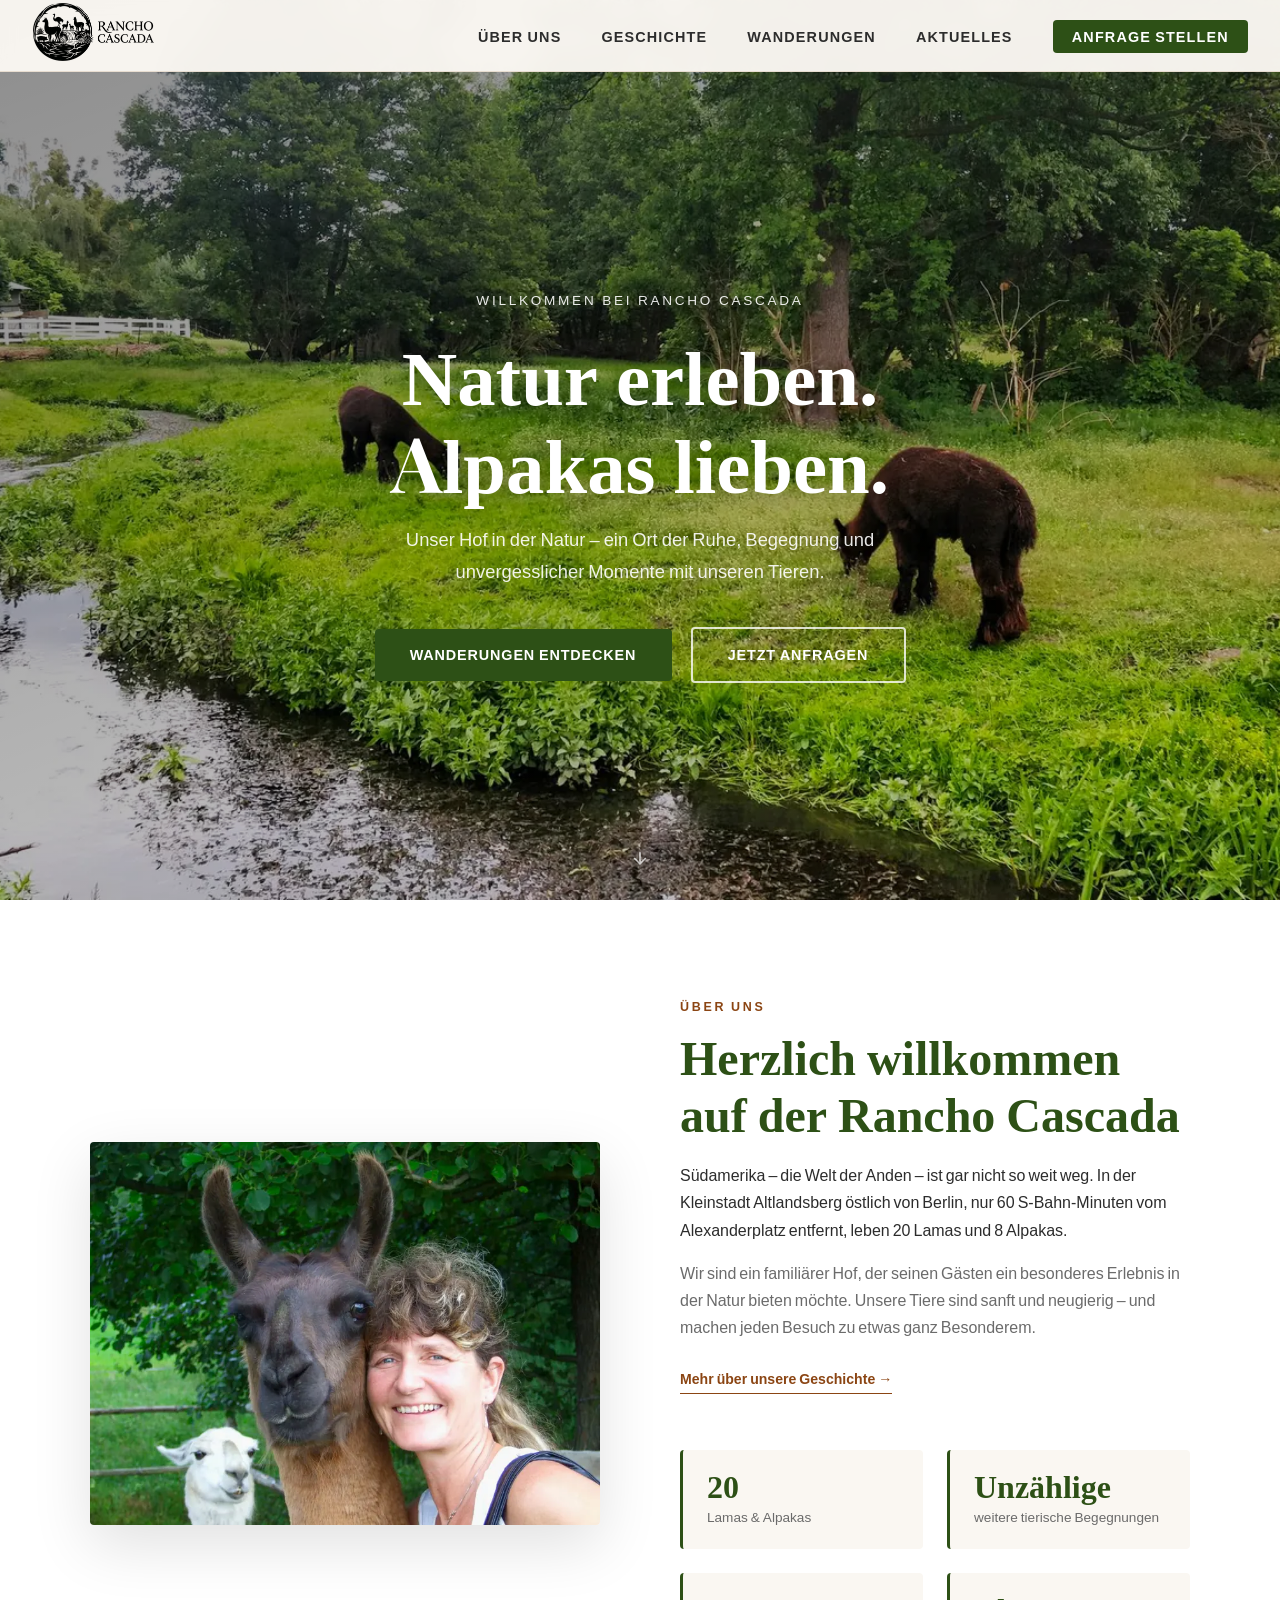
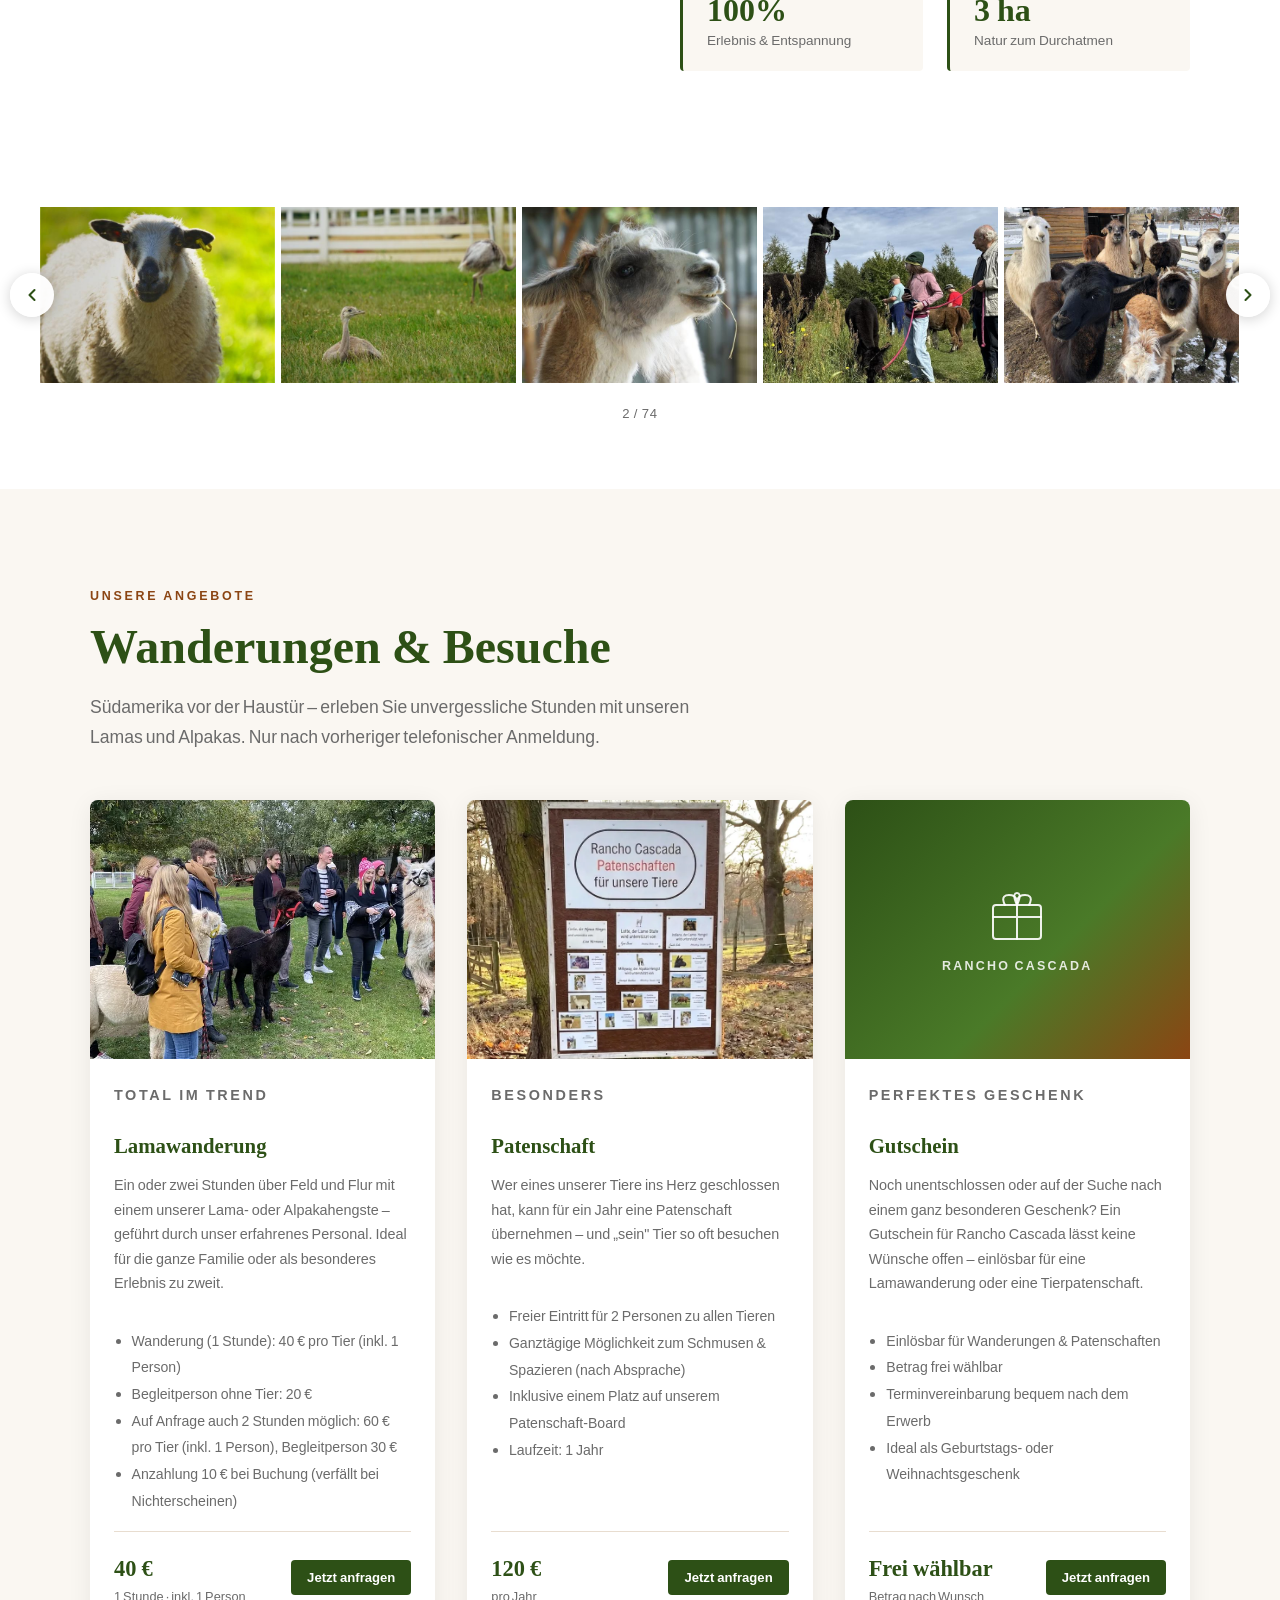
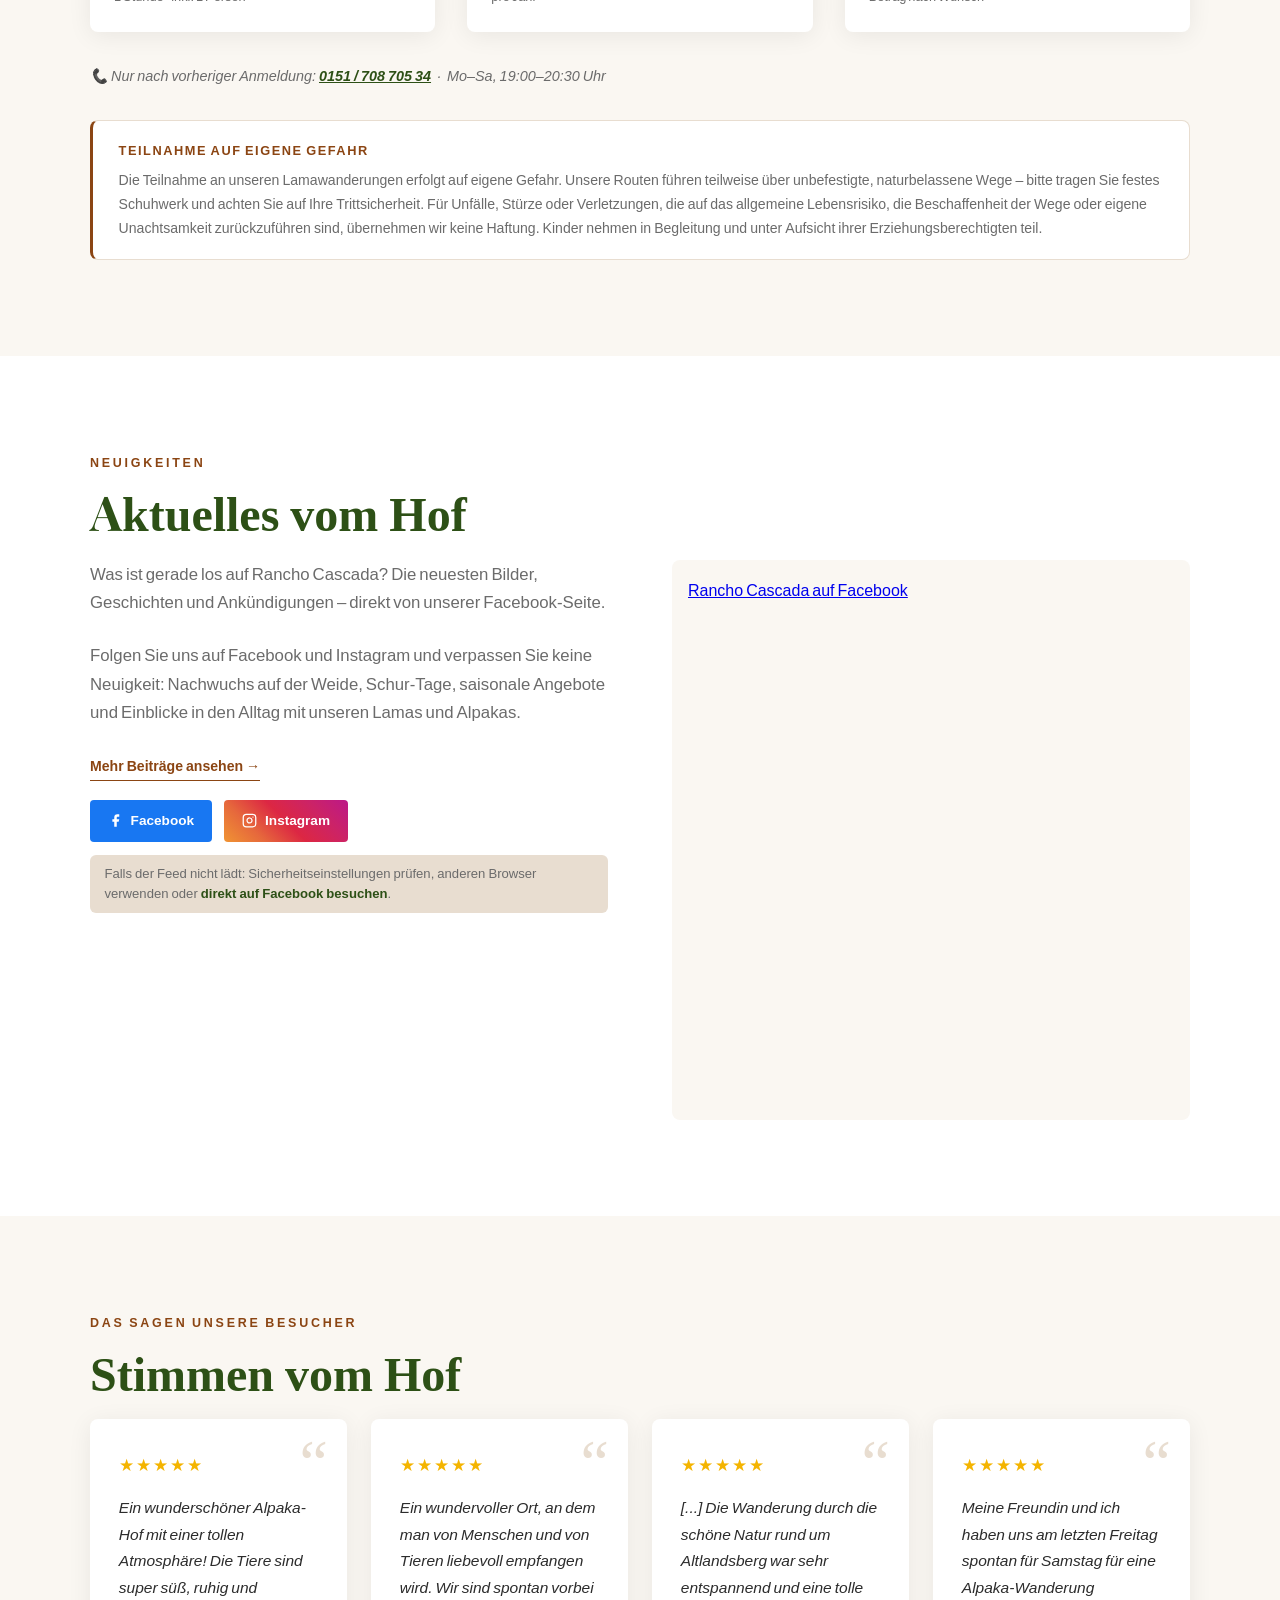
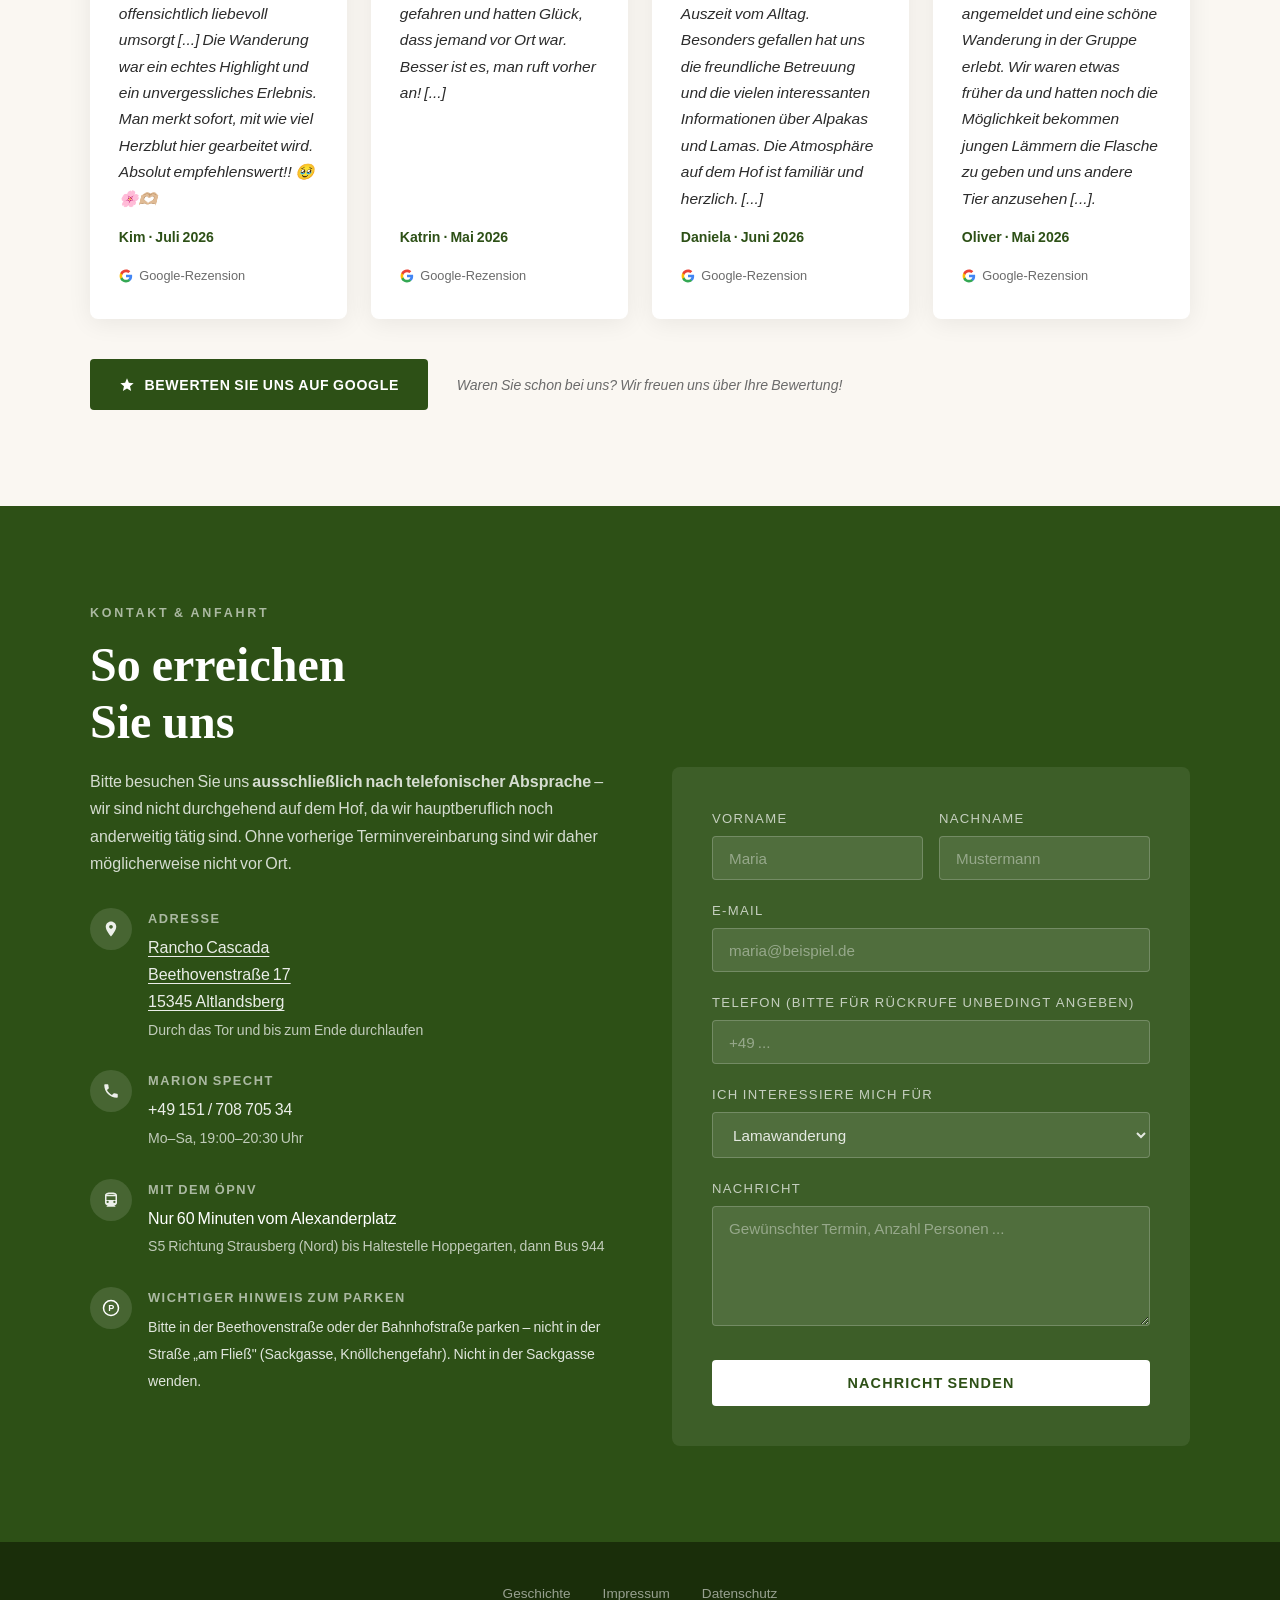
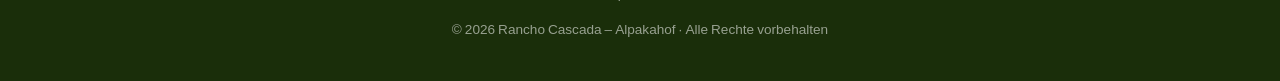
==== commit 77f5298f: "Performance Update" ====
--- a/index.html
+++ b/index.html
@@ -17,24 +17,21 @@
   <meta property="og:locale" content="de_DE">
   <meta property="og:site_name" content="Rancho Cascada">
 
-  <!-- Preconnect für externe Dienste -->
-  <link rel="preconnect" href="https://connect.facebook.net" crossorigin>
-  <link rel="preconnect" href="https://www.facebook.com" crossorigin>
-
   <!-- Kritische Schriften vorladen -->
   <link rel="preload" href="fonts/lato-400.woff2" as="font" type="font/woff2" crossorigin>
   <link rel="preload" href="fonts/playfair-display-700.woff2" as="font" type="font/woff2" crossorigin>
 
-  <!-- Hero-Bild vorladen (Largest Contentful Paint) -->
-  <link rel="preload" href="images/hero.jpg" as="image" fetchpriority="high">
+  <!-- Hero-Bild vorladen (Largest Contentful Paint) – muss exakt zum <picture> im Hero passen -->
+  <link rel="preload" as="image" type="image/webp" fetchpriority="high"
+        imagesrcset="images/hero-960.webp 960w, images/hero-1440.webp 1440w, images/hero-1920.webp 1920w"
+        imagesizes="100vw">
 
   <link rel="icon" href="favicon.ico" sizes="48x48">
   <link rel="icon" href="images/favicon-32.png" type="image/png" sizes="32x32">
   <link rel="icon" href="images/favicon-192.png" type="image/png" sizes="192x192">
   <link rel="apple-touch-icon" href="images/apple-touch-icon.png">
   <link rel="stylesheet" href="fonts/fonts.css">
-  <!-- Facebook SDK -->
-  <script async defer crossorigin="anonymous" src="https://connect.facebook.net/de_DE/sdk.js#xfbml=1&version=v19.0"></script>
+  <!-- Facebook SDK wird erst nachgeladen, wenn der Bereich "Aktuelles" in die Nähe kommt (siehe Skript unten) -->
   <style>
     :root {
       --green: #2D5016;
@@ -320,7 +317,7 @@
 <!-- NAVIGATION -->
 <nav id="navbar">
   <a href="#home" class="nav-logo">
-    <img src="images/logo.png" alt="Rancho Cascada">
+    <img src="images/logo-nav.png" alt="Rancho Cascada" width="123" height="60">
   </a>
   <ul class="nav-links" id="navLinks">
     <li><a href="#ueber">Über uns</a></li>
@@ -338,8 +335,8 @@
 <section class="hero" id="home">
   <div class="hero-bg">
     <picture>
-      <source srcset="images/hero.webp" type="image/webp">
-      <img src="images/hero.jpg" alt="Rancho Cascada – Alpakahof" fetchpriority="high" decoding="sync">
+      <source type="image/webp" srcset="images/hero-960.webp 960w, images/hero-1440.webp 1440w, images/hero-1920.webp 1920w" sizes="100vw">
+      <img src="images/hero-1920.jpg" srcset="images/hero-960.jpg 960w, images/hero-1440.jpg 1440w, images/hero-1920.jpg 1920w" sizes="100vw" alt="Rancho Cascada – Alpakahof" fetchpriority="high" decoding="sync">
     </picture>
   </div>
   <div class="hero-overlay"></div>
@@ -363,8 +360,8 @@
     <div class="about-grid">
       <div class="about-image">
         <picture>
-          <source srcset="images/about.webp" type="image/webp">
-          <img src="images/about.jpg" alt="Unser Hof" decoding="async">
+          <source type="image/webp" srcset="images/about-800.webp 800w, images/about.webp 1200w" sizes="(max-width: 900px) 100vw, 550px">
+          <img src="images/about-800.jpg" srcset="images/about-800.jpg 800w, images/about.jpg 1200w" sizes="(max-width: 900px) 100vw, 550px" alt="Unser Hof" loading="lazy" decoding="async">
         </picture>
       </div>
       <div>
@@ -404,80 +401,80 @@
     </button>
     <div class="slider-viewport" id="sliderViewport">
       <div class="slider-track" id="sliderTrack">
-        <div class="slider-slide"><img src="images/gallery/DSC01376.JPG" alt="Rancho Cascada" decoding="async"></div>
-        <div class="slider-slide"><img src="images/gallery/DSC02247_edit.jpg" alt="Rancho Cascada" decoding="async"></div>
-        <div class="slider-slide"><img src="images/gallery/DSC00299.JPG" alt="Rancho Cascada" decoding="async"></div>
-        <div class="slider-slide"><img src="images/gallery/DSC00285.JPG" alt="Rancho Cascada" decoding="async"></div>
-        <div class="slider-slide"><img src="images/gallery/wandern_2.jpg" alt="Rancho Cascada" decoding="async"></div>
-        <div class="slider-slide"><img src="images/gallery/IMG_8937.JPG" alt="Rancho Cascada" decoding="async"></div>
-        <div class="slider-slide"><img src="images/gallery/slide-2.jpg" alt="Rancho Cascada" loading="lazy" decoding="async"></div>
-        <div class="slider-slide"><img src="images/gallery/IMG_9445.JPG" alt="Rancho Cascada" loading="lazy" decoding="async"></div>
-        <div class="slider-slide"><img src="images/gallery/IMG_2736.JPG" alt="Rancho Cascada" loading="lazy" decoding="async"></div>
-        <div class="slider-slide"><img src="images/gallery/IMG_0235.JPG" alt="Rancho Cascada" loading="lazy" decoding="async"></div>
-        <div class="slider-slide"><img src="images/gallery/DSC01349.JPG" alt="Rancho Cascada" loading="lazy" decoding="async"></div>
-        <div class="slider-slide"><img src="images/gallery/wandern.jpg" alt="Rancho Cascada" loading="lazy" decoding="async"></div>
-        <div class="slider-slide"><img src="images/gallery/IMG_8795.JPG" alt="Rancho Cascada" loading="lazy" decoding="async"></div>
-        <div class="slider-slide"><img src="images/gallery/DSC02213_edit.jpg" alt="Rancho Cascada" loading="lazy" decoding="async"></div>
-        <div class="slider-slide"><img src="images/gallery/IMG_7660.jpg" alt="Rancho Cascada" loading="lazy" decoding="async"></div>
-        <div class="slider-slide"><img src="images/gallery/DSC02183_edit.jpg" alt="Rancho Cascada" loading="lazy" decoding="async"></div>
-        <div class="slider-slide"><img src="images/gallery/IMG_6524.JPG" alt="Rancho Cascada" loading="lazy" decoding="async"></div>
-        <div class="slider-slide"><img src="images/gallery/IMG_7500.JPG" alt="Rancho Cascada" loading="lazy" decoding="async"></div>
-        <div class="slider-slide"><img src="images/gallery/IMG_9958.JPG" alt="Rancho Cascada" loading="lazy" decoding="async"></div>
-        <div class="slider-slide"><img src="images/gallery/DSC01388.JPG" alt="Rancho Cascada" loading="lazy" decoding="async"></div>
-        <div class="slider-slide"><img src="images/gallery/DSC01463.JPG" alt="Rancho Cascada" loading="lazy" decoding="async"></div>
-        <div class="slider-slide"><img src="images/gallery/IMG_2516-1536x1152.jpg" alt="Rancho Cascada" loading="lazy" decoding="async"></div>
-        <div class="slider-slide"><img src="images/gallery/IMG_7486.jpg" alt="Rancho Cascada" loading="lazy" decoding="async"></div>
-        <div class="slider-slide"><img src="images/gallery/DSC00272.JPG" alt="Rancho Cascada" loading="lazy" decoding="async"></div>
-        <div class="slider-slide"><img src="images/gallery/IMG_8494.JPG" alt="Rancho Cascada" loading="lazy" decoding="async"></div>
-        <div class="slider-slide"><img src="images/gallery/gallery-1.jpg" alt="Rancho Cascada" loading="lazy" decoding="async"></div>
-        <div class="slider-slide"><img src="images/gallery/IMG_7317.jpg" alt="Rancho Cascada" loading="lazy" decoding="async"></div>
-        <div class="slider-slide"><img src="images/gallery/DSC01481.JPG" alt="Rancho Cascada" loading="lazy" decoding="async"></div>
-        <div class="slider-slide"><img src="images/gallery/IMG_8805.JPG" alt="Rancho Cascada" loading="lazy" decoding="async"></div>
-        <div class="slider-slide"><img src="images/gallery/DSC01504.JPG" alt="Rancho Cascada" loading="lazy" decoding="async"></div>
-        <div class="slider-slide"><img src="images/gallery/DSC01356.JPG" alt="Rancho Cascada" loading="lazy" decoding="async"></div>
-        <div class="slider-slide"><img src="images/gallery/DSC02227_edit.jpg" alt="Rancho Cascada" loading="lazy" decoding="async"></div>
-        <div class="slider-slide"><img src="images/gallery/DSC01468.JPG" alt="Rancho Cascada" loading="lazy" decoding="async"></div>
-        <div class="slider-slide"><img src="images/gallery/IMG_6161.JPG" alt="Rancho Cascada" loading="lazy" decoding="async"></div>
-        <div class="slider-slide"><img src="images/gallery/DSC01486.JPG" alt="Rancho Cascada" loading="lazy" decoding="async"></div>
-        <div class="slider-slide"><img src="images/gallery/DSC00280.JPG" alt="Rancho Cascada" loading="lazy" decoding="async"></div>
-        <div class="slider-slide"><img src="images/gallery/DSC00282.JPG" alt="Rancho Cascada" loading="lazy" decoding="async"></div>
-        <div class="slider-slide"><img src="images/gallery/IMG_2732.JPG" alt="Rancho Cascada" loading="lazy" decoding="async"></div>
-        <div class="slider-slide"><img src="images/gallery/IMG_9897.JPG" alt="Rancho Cascada" loading="lazy" decoding="async"></div>
-        <div class="slider-slide"><img src="images/gallery/DSC00307_edit.jpg" alt="Rancho Cascada" loading="lazy" decoding="async"></div>
-        <div class="slider-slide"><img src="images/gallery/IMG_5770-768x1365.jpg" alt="Rancho Cascada" loading="lazy" decoding="async"></div>
-        <div class="slider-slide"><img src="images/gallery/DSC01464.JPG" alt="Rancho Cascada" loading="lazy" decoding="async"></div>
-        <div class="slider-slide"><img src="images/gallery/DSC02152_edit.jpg" alt="Rancho Cascada" loading="lazy" decoding="async"></div>
-        <div class="slider-slide"><img src="images/gallery/IMG_7517.JPG" alt="Rancho Cascada" loading="lazy" decoding="async"></div>
-        <div class="slider-slide"><img src="images/gallery/DSC00315.JPG" alt="Rancho Cascada" loading="lazy" decoding="async"></div>
-        <div class="slider-slide"><img src="images/gallery/010673d5-05d3-4dce-89ec-3b603faa316a.jpg" alt="Rancho Cascada" loading="lazy" decoding="async"></div>
-        <div class="slider-slide"><img src="images/gallery/photo-2025.jpg" alt="Rancho Cascada" loading="lazy" decoding="async"></div>
-        <div class="slider-slide"><img src="images/gallery/DSC02250_edit.jpg" alt="Rancho Cascada" loading="lazy" decoding="async"></div>
-        <div class="slider-slide"><img src="images/gallery/slide-1.jpg" alt="Rancho Cascada" loading="lazy" decoding="async"></div>
-        <div class="slider-slide"><img src="images/gallery/IMG_9521.JPG" alt="Rancho Cascada" loading="lazy" decoding="async"></div>
-        <div class="slider-slide"><img src="images/gallery/DSC02150_edit2.jpg" alt="Rancho Cascada" loading="lazy" decoding="async"></div>
-        <div class="slider-slide"><img src="images/gallery/DSC02237_edit.jpg" alt="Rancho Cascada" loading="lazy" decoding="async"></div>
-        <div class="slider-slide"><img src="images/gallery/IMG_2929.JPG" alt="Rancho Cascada" loading="lazy" decoding="async"></div>
-        <div class="slider-slide"><img src="images/gallery/IMG_2726.JPG" alt="Rancho Cascada" loading="lazy" decoding="async"></div>
-        <div class="slider-slide"><img src="images/gallery/IMG_5374-1024x576.jpg" alt="Rancho Cascada" loading="lazy" decoding="async"></div>
-        <div class="slider-slide"><img src="images/gallery/DSC00327.JPG" alt="Rancho Cascada" loading="lazy" decoding="async"></div>
-        <div class="slider-slide"><img src="images/gallery/slide-3.jpg" alt="Rancho Cascada" loading="lazy" decoding="async"></div>
-        <div class="slider-slide"><img src="images/gallery/DJI_20250822155807_0004_D.jpg" alt="Rancho Cascada" loading="lazy" decoding="async"></div>
-        <div class="slider-slide"><img src="images/gallery/DSC02251_edit.jpg" alt="Rancho Cascada" loading="lazy" decoding="async"></div>
-        <div class="slider-slide"><img src="images/gallery/DSC02218_edit.jpg" alt="Rancho Cascada" loading="lazy" decoding="async"></div>
-        <div class="slider-slide"><img src="images/gallery/slide-5.jpg" alt="Rancho Cascada" loading="lazy" decoding="async"></div>
-        <div class="slider-slide"><img src="images/gallery/gallery-6.jpg" alt="Rancho Cascada" loading="lazy" decoding="async"></div>
-        <div class="slider-slide"><img src="images/gallery/gallery-5.jpg" alt="Rancho Cascada" loading="lazy" decoding="async"></div>
-        <div class="slider-slide"><img src="images/gallery/slide-4.jpg" alt="Rancho Cascada" loading="lazy" decoding="async"></div>
-        <div class="slider-slide"><img src="images/gallery/DSC00279.JPG" alt="Rancho Cascada" loading="lazy" decoding="async"></div>
-        <div class="slider-slide"><img src="images/gallery/IMG_7579-1152x2048.jpg" alt="Rancho Cascada" loading="lazy" decoding="async"></div>
-        <div class="slider-slide"><img src="images/gallery/DSC00318.JPG" alt="Rancho Cascada" loading="lazy" decoding="async"></div>
-        <div class="slider-slide"><img src="images/gallery/DSC00353.jpg" alt="Rancho Cascada" loading="lazy" decoding="async"></div>
-        <div class="slider-slide"><img src="images/gallery/DSC01373.JPG" alt="Rancho Cascada" loading="lazy" decoding="async"></div>
-        <div class="slider-slide"><img src="images/gallery/DSC02178_edit.jpg" alt="Rancho Cascada" loading="lazy" decoding="async"></div>
-        <div class="slider-slide"><img src="images/gallery/DSC02217_edit.jpg" alt="Rancho Cascada" loading="lazy" decoding="async"></div>
-        <div class="slider-slide"><img src="images/gallery/DSC02241_edit.jpg" alt="Rancho Cascada" loading="lazy" decoding="async"></div>
-        <div class="slider-slide"><img src="images/gallery/DSC00275.JPG" alt="Rancho Cascada" loading="lazy" decoding="async"></div>
-        <div class="slider-slide"><img src="images/gallery/DSC00368.JPG" alt="Rancho Cascada" loading="lazy" decoding="async"></div>
+        <div class="slider-slide"><img src="images/gallery/thumbs/DSC01376.jpg" data-full="images/gallery/DSC01376.JPG" alt="Rancho Cascada" decoding="async"></div>
+        <div class="slider-slide"><img src="images/gallery/thumbs/DSC02247_edit.jpg" data-full="images/gallery/DSC02247_edit.jpg" alt="Rancho Cascada" decoding="async"></div>
+        <div class="slider-slide"><img src="images/gallery/thumbs/DSC00299.jpg" data-full="images/gallery/DSC00299.JPG" alt="Rancho Cascada" decoding="async"></div>
+        <div class="slider-slide"><img src="images/gallery/thumbs/DSC00285.jpg" data-full="images/gallery/DSC00285.JPG" alt="Rancho Cascada" decoding="async"></div>
+        <div class="slider-slide"><img src="images/gallery/thumbs/wandern_2.jpg" data-full="images/gallery/wandern_2.jpg" alt="Rancho Cascada" decoding="async"></div>
+        <div class="slider-slide"><img src="images/gallery/thumbs/IMG_8937.jpg" data-full="images/gallery/IMG_8937.JPG" alt="Rancho Cascada" decoding="async"></div>
+        <div class="slider-slide"><img src="images/gallery/thumbs/slide-2.jpg" data-full="images/gallery/slide-2.jpg" alt="Rancho Cascada" loading="lazy" decoding="async"></div>
+        <div class="slider-slide"><img src="images/gallery/thumbs/IMG_9445.jpg" data-full="images/gallery/IMG_9445.JPG" alt="Rancho Cascada" loading="lazy" decoding="async"></div>
+        <div class="slider-slide"><img src="images/gallery/thumbs/IMG_2736.jpg" data-full="images/gallery/IMG_2736.JPG" alt="Rancho Cascada" loading="lazy" decoding="async"></div>
+        <div class="slider-slide"><img src="images/gallery/thumbs/IMG_0235.jpg" data-full="images/gallery/IMG_0235.JPG" alt="Rancho Cascada" loading="lazy" decoding="async"></div>
+        <div class="slider-slide"><img src="images/gallery/thumbs/DSC01349.jpg" data-full="images/gallery/DSC01349.JPG" alt="Rancho Cascada" loading="lazy" decoding="async"></div>
+        <div class="slider-slide"><img src="images/gallery/thumbs/wandern.jpg" data-full="images/gallery/wandern.jpg" alt="Rancho Cascada" loading="lazy" decoding="async"></div>
+        <div class="slider-slide"><img src="images/gallery/thumbs/IMG_8795.jpg" data-full="images/gallery/IMG_8795.JPG" alt="Rancho Cascada" loading="lazy" decoding="async"></div>
+        <div class="slider-slide"><img src="images/gallery/thumbs/DSC02213_edit.jpg" data-full="images/gallery/DSC02213_edit.jpg" alt="Rancho Cascada" loading="lazy" decoding="async"></div>
+        <div class="slider-slide"><img src="images/gallery/thumbs/IMG_7660.jpg" data-full="images/gallery/IMG_7660.jpg" alt="Rancho Cascada" loading="lazy" decoding="async"></div>
+        <div class="slider-slide"><img src="images/gallery/thumbs/DSC02183_edit.jpg" data-full="images/gallery/DSC02183_edit.jpg" alt="Rancho Cascada" loading="lazy" decoding="async"></div>
+        <div class="slider-slide"><img src="images/gallery/thumbs/IMG_6524.jpg" data-full="images/gallery/IMG_6524.JPG" alt="Rancho Cascada" loading="lazy" decoding="async"></div>
+        <div class="slider-slide"><img src="images/gallery/thumbs/IMG_7500.jpg" data-full="images/gallery/IMG_7500.JPG" alt="Rancho Cascada" loading="lazy" decoding="async"></div>
+        <div class="slider-slide"><img src="images/gallery/thumbs/IMG_9958.jpg" data-full="images/gallery/IMG_9958.JPG" alt="Rancho Cascada" loading="lazy" decoding="async"></div>
+        <div class="slider-slide"><img src="images/gallery/thumbs/DSC01388.jpg" data-full="images/gallery/DSC01388.JPG" alt="Rancho Cascada" loading="lazy" decoding="async"></div>
+        <div class="slider-slide"><img src="images/gallery/thumbs/DSC01463.jpg" data-full="images/gallery/DSC01463.JPG" alt="Rancho Cascada" loading="lazy" decoding="async"></div>
+        <div class="slider-slide"><img src="images/gallery/thumbs/IMG_2516-1536x1152.jpg" data-full="images/gallery/IMG_2516-1536x1152.jpg" alt="Rancho Cascada" loading="lazy" decoding="async"></div>
+        <div class="slider-slide"><img src="images/gallery/thumbs/IMG_7486.jpg" data-full="images/gallery/IMG_7486.jpg" alt="Rancho Cascada" loading="lazy" decoding="async"></div>
+        <div class="slider-slide"><img src="images/gallery/thumbs/DSC00272.jpg" data-full="images/gallery/DSC00272.JPG" alt="Rancho Cascada" loading="lazy" decoding="async"></div>
+        <div class="slider-slide"><img src="images/gallery/thumbs/IMG_8494.jpg" data-full="images/gallery/IMG_8494.JPG" alt="Rancho Cascada" loading="lazy" decoding="async"></div>
+        <div class="slider-slide"><img src="images/gallery/thumbs/gallery-1.jpg" data-full="images/gallery/gallery-1.jpg" alt="Rancho Cascada" loading="lazy" decoding="async"></div>
+        <div class="slider-slide"><img src="images/gallery/thumbs/IMG_7317.jpg" data-full="images/gallery/IMG_7317.jpg" alt="Rancho Cascada" loading="lazy" decoding="async"></div>
+        <div class="slider-slide"><img src="images/gallery/thumbs/DSC01481.jpg" data-full="images/gallery/DSC01481.JPG" alt="Rancho Cascada" loading="lazy" decoding="async"></div>
+        <div class="slider-slide"><img src="images/gallery/thumbs/IMG_8805.jpg" data-full="images/gallery/IMG_8805.JPG" alt="Rancho Cascada" loading="lazy" decoding="async"></div>
+        <div class="slider-slide"><img src="images/gallery/thumbs/DSC01504.jpg" data-full="images/gallery/DSC01504.JPG" alt="Rancho Cascada" loading="lazy" decoding="async"></div>
+        <div class="slider-slide"><img src="images/gallery/thumbs/DSC01356.jpg" data-full="images/gallery/DSC01356.JPG" alt="Rancho Cascada" loading="lazy" decoding="async"></div>
+        <div class="slider-slide"><img src="images/gallery/thumbs/DSC02227_edit.jpg" data-full="images/gallery/DSC02227_edit.jpg" alt="Rancho Cascada" loading="lazy" decoding="async"></div>
+        <div class="slider-slide"><img src="images/gallery/thumbs/DSC01468.jpg" data-full="images/gallery/DSC01468.JPG" alt="Rancho Cascada" loading="lazy" decoding="async"></div>
+        <div class="slider-slide"><img src="images/gallery/thumbs/IMG_6161.jpg" data-full="images/gallery/IMG_6161.JPG" alt="Rancho Cascada" loading="lazy" decoding="async"></div>
+        <div class="slider-slide"><img src="images/gallery/thumbs/DSC01486.jpg" data-full="images/gallery/DSC01486.JPG" alt="Rancho Cascada" loading="lazy" decoding="async"></div>
+        <div class="slider-slide"><img src="images/gallery/thumbs/DSC00280.jpg" data-full="images/gallery/DSC00280.JPG" alt="Rancho Cascada" loading="lazy" decoding="async"></div>
+        <div class="slider-slide"><img src="images/gallery/thumbs/DSC00282.jpg" data-full="images/gallery/DSC00282.JPG" alt="Rancho Cascada" loading="lazy" decoding="async"></div>
+        <div class="slider-slide"><img src="images/gallery/thumbs/IMG_2732.jpg" data-full="images/gallery/IMG_2732.JPG" alt="Rancho Cascada" loading="lazy" decoding="async"></div>
+        <div class="slider-slide"><img src="images/gallery/thumbs/IMG_9897.jpg" data-full="images/gallery/IMG_9897.JPG" alt="Rancho Cascada" loading="lazy" decoding="async"></div>
+        <div class="slider-slide"><img src="images/gallery/thumbs/DSC00307_edit.jpg" data-full="images/gallery/DSC00307_edit.jpg" alt="Rancho Cascada" loading="lazy" decoding="async"></div>
+        <div class="slider-slide"><img src="images/gallery/thumbs/IMG_5770-768x1365.jpg" data-full="images/gallery/IMG_5770-768x1365.jpg" alt="Rancho Cascada" loading="lazy" decoding="async"></div>
+        <div class="slider-slide"><img src="images/gallery/thumbs/DSC01464.jpg" data-full="images/gallery/DSC01464.JPG" alt="Rancho Cascada" loading="lazy" decoding="async"></div>
+        <div class="slider-slide"><img src="images/gallery/thumbs/DSC02152_edit.jpg" data-full="images/gallery/DSC02152_edit.jpg" alt="Rancho Cascada" loading="lazy" decoding="async"></div>
+        <div class="slider-slide"><img src="images/gallery/thumbs/IMG_7517.jpg" data-full="images/gallery/IMG_7517.JPG" alt="Rancho Cascada" loading="lazy" decoding="async"></div>
+        <div class="slider-slide"><img src="images/gallery/thumbs/DSC00315.jpg" data-full="images/gallery/DSC00315.JPG" alt="Rancho Cascada" loading="lazy" decoding="async"></div>
+        <div class="slider-slide"><img src="images/gallery/thumbs/010673d5-05d3-4dce-89ec-3b603faa316a.jpg" data-full="images/gallery/010673d5-05d3-4dce-89ec-3b603faa316a.jpg" alt="Rancho Cascada" loading="lazy" decoding="async"></div>
+        <div class="slider-slide"><img src="images/gallery/thumbs/photo-2025.jpg" data-full="images/gallery/photo-2025.jpg" alt="Rancho Cascada" loading="lazy" decoding="async"></div>
+        <div class="slider-slide"><img src="images/gallery/thumbs/DSC02250_edit.jpg" data-full="images/gallery/DSC02250_edit.jpg" alt="Rancho Cascada" loading="lazy" decoding="async"></div>
+        <div class="slider-slide"><img src="images/gallery/thumbs/slide-1.jpg" data-full="images/gallery/slide-1.jpg" alt="Rancho Cascada" loading="lazy" decoding="async"></div>
+        <div class="slider-slide"><img src="images/gallery/thumbs/IMG_9521.jpg" data-full="images/gallery/IMG_9521.JPG" alt="Rancho Cascada" loading="lazy" decoding="async"></div>
+        <div class="slider-slide"><img src="images/gallery/thumbs/DSC02150_edit2.jpg" data-full="images/gallery/DSC02150_edit2.jpg" alt="Rancho Cascada" loading="lazy" decoding="async"></div>
+        <div class="slider-slide"><img src="images/gallery/thumbs/DSC02237_edit.jpg" data-full="images/gallery/DSC02237_edit.jpg" alt="Rancho Cascada" loading="lazy" decoding="async"></div>
+        <div class="slider-slide"><img src="images/gallery/thumbs/IMG_2929.jpg" data-full="images/gallery/IMG_2929.JPG" alt="Rancho Cascada" loading="lazy" decoding="async"></div>
+        <div class="slider-slide"><img src="images/gallery/thumbs/IMG_2726.jpg" data-full="images/gallery/IMG_2726.JPG" alt="Rancho Cascada" loading="lazy" decoding="async"></div>
+        <div class="slider-slide"><img src="images/gallery/thumbs/IMG_5374-1024x576.jpg" data-full="images/gallery/IMG_5374-1024x576.jpg" alt="Rancho Cascada" loading="lazy" decoding="async"></div>
+        <div class="slider-slide"><img src="images/gallery/thumbs/DSC00327.jpg" data-full="images/gallery/DSC00327.JPG" alt="Rancho Cascada" loading="lazy" decoding="async"></div>
+        <div class="slider-slide"><img src="images/gallery/thumbs/slide-3.jpg" data-full="images/gallery/slide-3.jpg" alt="Rancho Cascada" loading="lazy" decoding="async"></div>
+        <div class="slider-slide"><img src="images/gallery/thumbs/DJI_20250822155807_0004_D.jpg" data-full="images/gallery/DJI_20250822155807_0004_D.jpg" alt="Rancho Cascada" loading="lazy" decoding="async"></div>
+        <div class="slider-slide"><img src="images/gallery/thumbs/DSC02251_edit.jpg" data-full="images/gallery/DSC02251_edit.jpg" alt="Rancho Cascada" loading="lazy" decoding="async"></div>
+        <div class="slider-slide"><img src="images/gallery/thumbs/DSC02218_edit.jpg" data-full="images/gallery/DSC02218_edit.jpg" alt="Rancho Cascada" loading="lazy" decoding="async"></div>
+        <div class="slider-slide"><img src="images/gallery/thumbs/slide-5.jpg" data-full="images/gallery/slide-5.jpg" alt="Rancho Cascada" loading="lazy" decoding="async"></div>
+        <div class="slider-slide"><img src="images/gallery/thumbs/gallery-6.jpg" data-full="images/gallery/gallery-6.jpg" alt="Rancho Cascada" loading="lazy" decoding="async"></div>
+        <div class="slider-slide"><img src="images/gallery/thumbs/gallery-5.jpg" data-full="images/gallery/gallery-5.jpg" alt="Rancho Cascada" loading="lazy" decoding="async"></div>
+        <div class="slider-slide"><img src="images/gallery/thumbs/slide-4.jpg" data-full="images/gallery/slide-4.jpg" alt="Rancho Cascada" loading="lazy" decoding="async"></div>
+        <div class="slider-slide"><img src="images/gallery/thumbs/DSC00279.jpg" data-full="images/gallery/DSC00279.JPG" alt="Rancho Cascada" loading="lazy" decoding="async"></div>
+        <div class="slider-slide"><img src="images/gallery/thumbs/IMG_7579-1152x2048.jpg" data-full="images/gallery/IMG_7579-1152x2048.jpg" alt="Rancho Cascada" loading="lazy" decoding="async"></div>
+        <div class="slider-slide"><img src="images/gallery/thumbs/DSC00318.jpg" data-full="images/gallery/DSC00318.JPG" alt="Rancho Cascada" loading="lazy" decoding="async"></div>
+        <div class="slider-slide"><img src="images/gallery/thumbs/DSC00353.jpg" data-full="images/gallery/DSC00353.jpg" alt="Rancho Cascada" loading="lazy" decoding="async"></div>
+        <div class="slider-slide"><img src="images/gallery/thumbs/DSC01373.jpg" data-full="images/gallery/DSC01373.JPG" alt="Rancho Cascada" loading="lazy" decoding="async"></div>
+        <div class="slider-slide"><img src="images/gallery/thumbs/DSC02178_edit.jpg" data-full="images/gallery/DSC02178_edit.jpg" alt="Rancho Cascada" loading="lazy" decoding="async"></div>
+        <div class="slider-slide"><img src="images/gallery/thumbs/DSC02217_edit.jpg" data-full="images/gallery/DSC02217_edit.jpg" alt="Rancho Cascada" loading="lazy" decoding="async"></div>
+        <div class="slider-slide"><img src="images/gallery/thumbs/DSC02241_edit.jpg" data-full="images/gallery/DSC02241_edit.jpg" alt="Rancho Cascada" loading="lazy" decoding="async"></div>
+        <div class="slider-slide"><img src="images/gallery/thumbs/DSC00275.jpg" data-full="images/gallery/DSC00275.JPG" alt="Rancho Cascada" loading="lazy" decoding="async"></div>
+        <div class="slider-slide"><img src="images/gallery/thumbs/DSC00368.jpg" data-full="images/gallery/DSC00368.JPG" alt="Rancho Cascada" loading="lazy" decoding="async"></div>
       </div>
     </div>
     <button class="slider-btn next" id="sliderNext" aria-label="Nächstes Bild">
@@ -495,7 +492,7 @@
     <p class="lead">Südamerika vor der Haustür – erleben Sie unvergessliche Stunden mit unseren Lamas und Alpakas. Nur nach vorheriger telefonischer Anmeldung.</p>
     <div class="cards-grid">
       <div class="card">
-        <div class="card-image"><picture><source srcset="images/wanderung.webp" type="image/webp"><img src="images/wanderung.jpg" alt="Lamawanderung" decoding="async"></picture></div>
+        <div class="card-image"><picture><source type="image/webp" srcset="images/wanderung-800.webp"><img src="images/wanderung-800.jpg" alt="Lamawanderung" loading="lazy" decoding="async"></picture></div>
         <div class="card-body">
           <p class="card-tag">Total im Trend</p>
           <h3>Lamawanderung</h3>
@@ -513,7 +510,7 @@
         </div>
       </div>
       <div class="card">
-        <div class="card-image"><picture><source srcset="images/patenschaft.webp" type="image/webp"><img src="images/patenschaft.jpg" alt="Patenschaft" decoding="async"></picture></div>
+        <div class="card-image"><picture><source type="image/webp" srcset="images/patenschaft-800.webp"><img src="images/patenschaft-800.jpg" alt="Patenschaft" loading="lazy" decoding="async"></picture></div>
         <div class="card-body">
           <p class="card-tag">Besonders</p>
           <h3>Patenschaft</h3>
@@ -678,7 +675,13 @@
       </div>
       <div class="kontakt-form">
         <div id="formStatus" style="display:none;padding:1rem 1.2rem;border-radius:6px;margin-bottom:1.5rem;font-size:0.95rem;font-weight:700;"></div>
-        <form action="mail.php" method="post">
+        <form action="mail.php" method="post" id="kontaktForm">
+          <!-- Spam-Schutz: unsichtbares Feld (Honeypot) + Zeitstempel -->
+          <div style="position:absolute;left:-9999px;top:-9999px;height:0;overflow:hidden;" aria-hidden="true">
+            <label for="firma_hp">Firma</label>
+            <input type="text" id="firma_hp" name="firma" tabindex="-1" autocomplete="off">
+          </div>
+          <input type="hidden" name="ts" id="formTs" value="">
           <div class="form-row">
             <div class="form-group"><label>Vorname</label><input type="text" name="vorname" placeholder="Maria" required></div>
             <div class="form-group"><label>Nachname</label><input type="text" name="nachname" placeholder="Mustermann" required></div>
@@ -820,7 +823,16 @@
 
     function lbShow(idx) {
       lbIndex = (idx + total) % total;
-      lbImg.src = slides[lbIndex].querySelector('img').src;
+      var im = slides[lbIndex].querySelector('img');
+      var full = im.getAttribute('data-full');
+      var shown = lbIndex;
+      // Sofort das (schon geladene) Vorschaubild zeigen, dann gegen das Original tauschen
+      lbImg.src = im.currentSrc || im.src;
+      if (full) {
+        var pre = new window.Image();
+        pre.onload = function() { if (lbIndex === shown) lbImg.src = full; };
+        pre.src = full;
+      }
       lbCounter.textContent = (lbIndex + 1) + ' / ' + total;
     }
 
@@ -861,6 +873,31 @@
     startAuto();
   })();
   // ─────────────────────────────────────────────────────────────
+
+  // Facebook-Feed erst laden, wenn der Bereich "Aktuelles" in die Nähe kommt
+  (function() {
+    var section = document.getElementById('aktuelles');
+    var loaded = false;
+    function loadFacebook() {
+      if (loaded) return;
+      loaded = true;
+      var s = document.createElement('script');
+      s.async = true;
+      s.defer = true;
+      s.crossOrigin = 'anonymous';
+      s.src = 'https://connect.facebook.net/de_DE/sdk.js#xfbml=1&version=v19.0';
+      document.body.appendChild(s);
+    }
+    if (!section || !('IntersectionObserver' in window)) { loadFacebook(); return; }
+    var io = new IntersectionObserver(function(entries) {
+      if (entries.some(function(e) { return e.isIntersecting; })) { io.disconnect(); loadFacebook(); }
+    }, { rootMargin: '800px 0px' });
+    io.observe(section);
+  })();
+
+  // Spam-Schutz: Zeitstempel beim Laden setzen (Server prüft Mindestdauer)
+  var formTs = document.getElementById('formTs');
+  if (formTs) formTs.value = Math.floor(Date.now() / 1000);
 
   // Kontaktformular Status-Meldung
   (function() {
